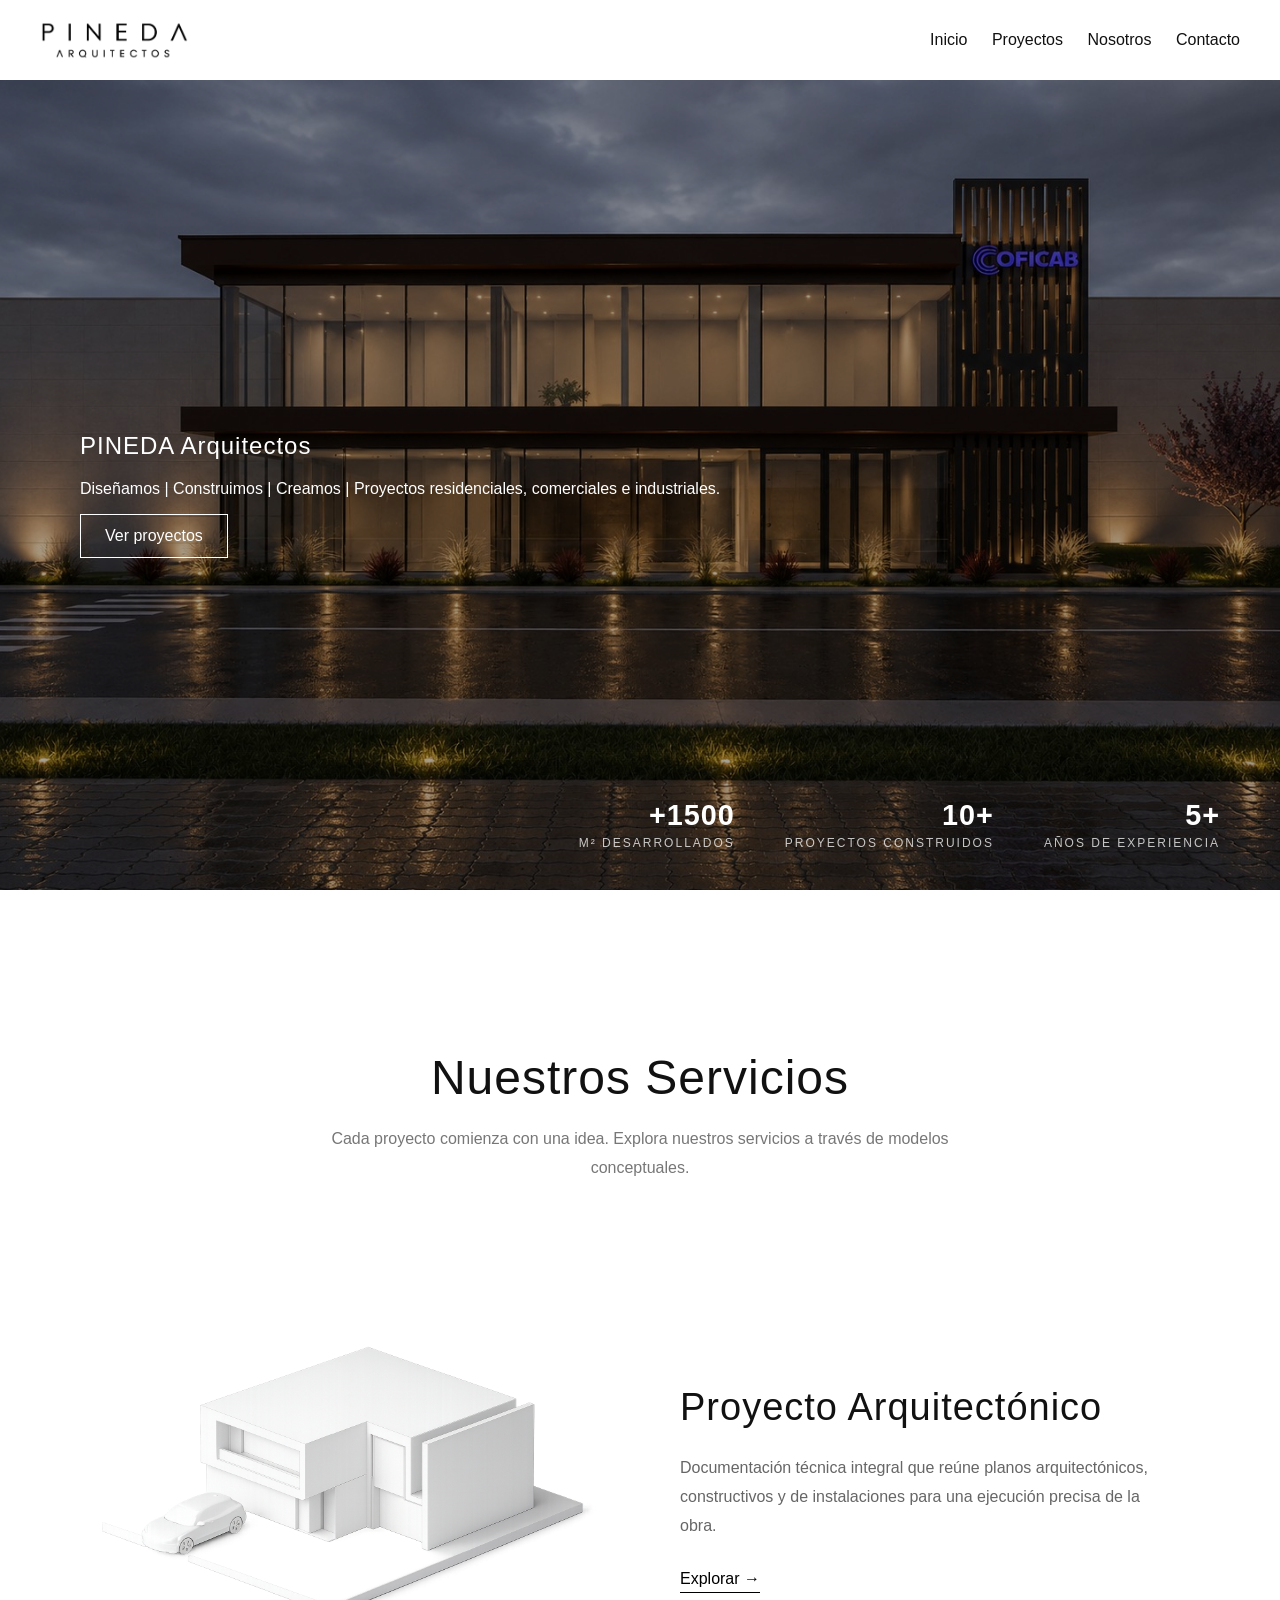
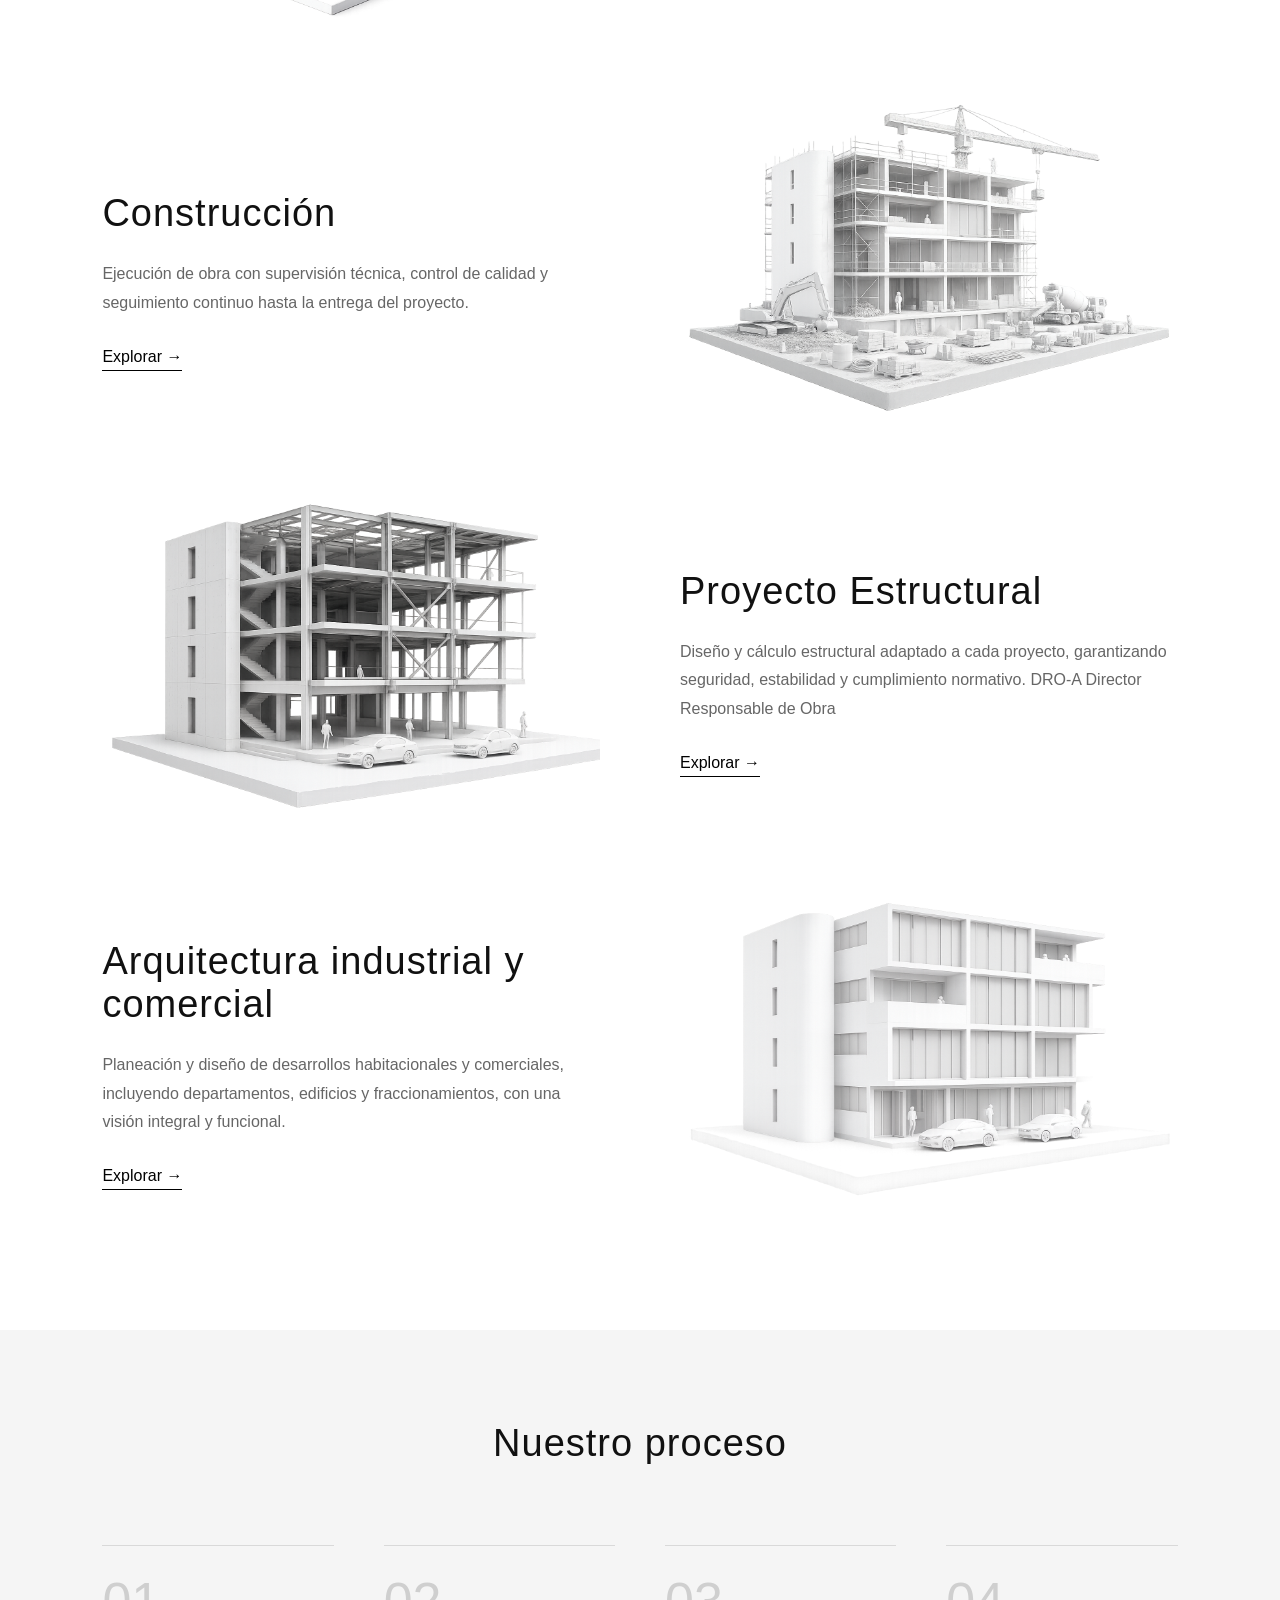
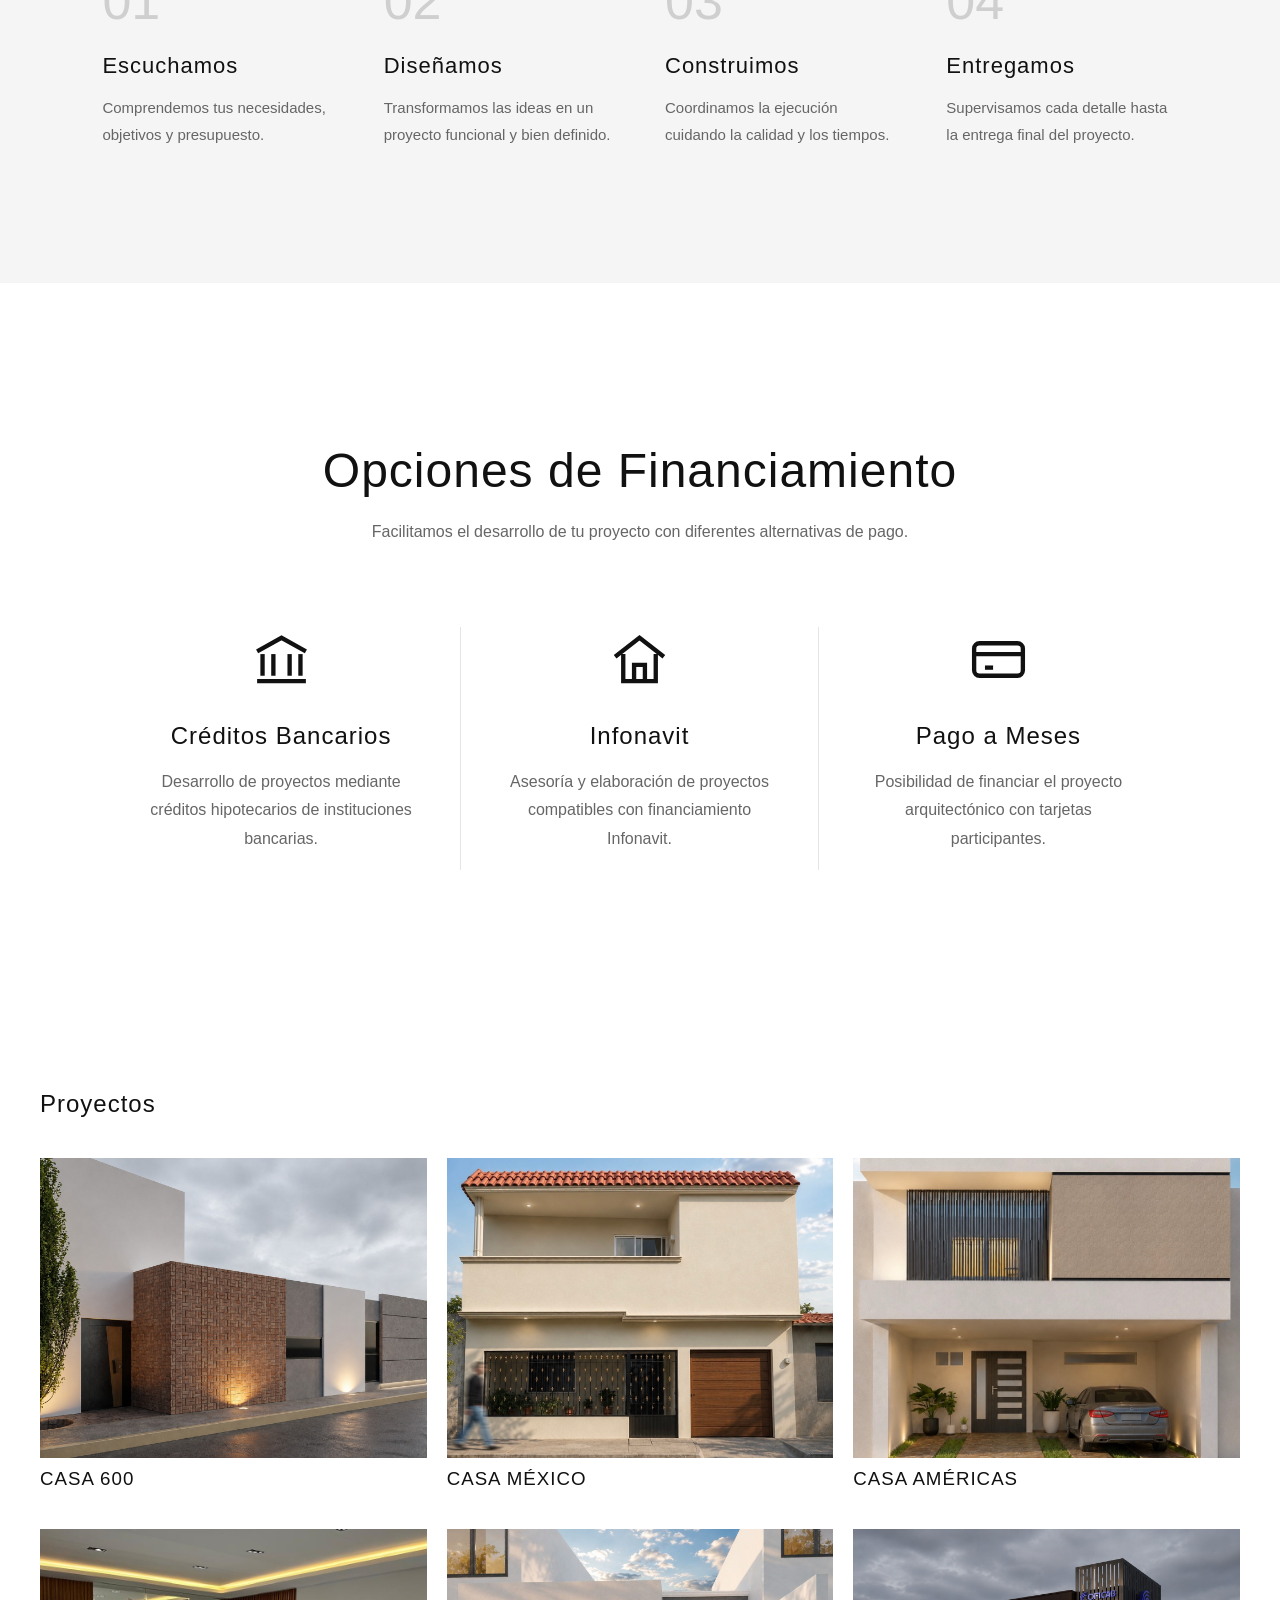
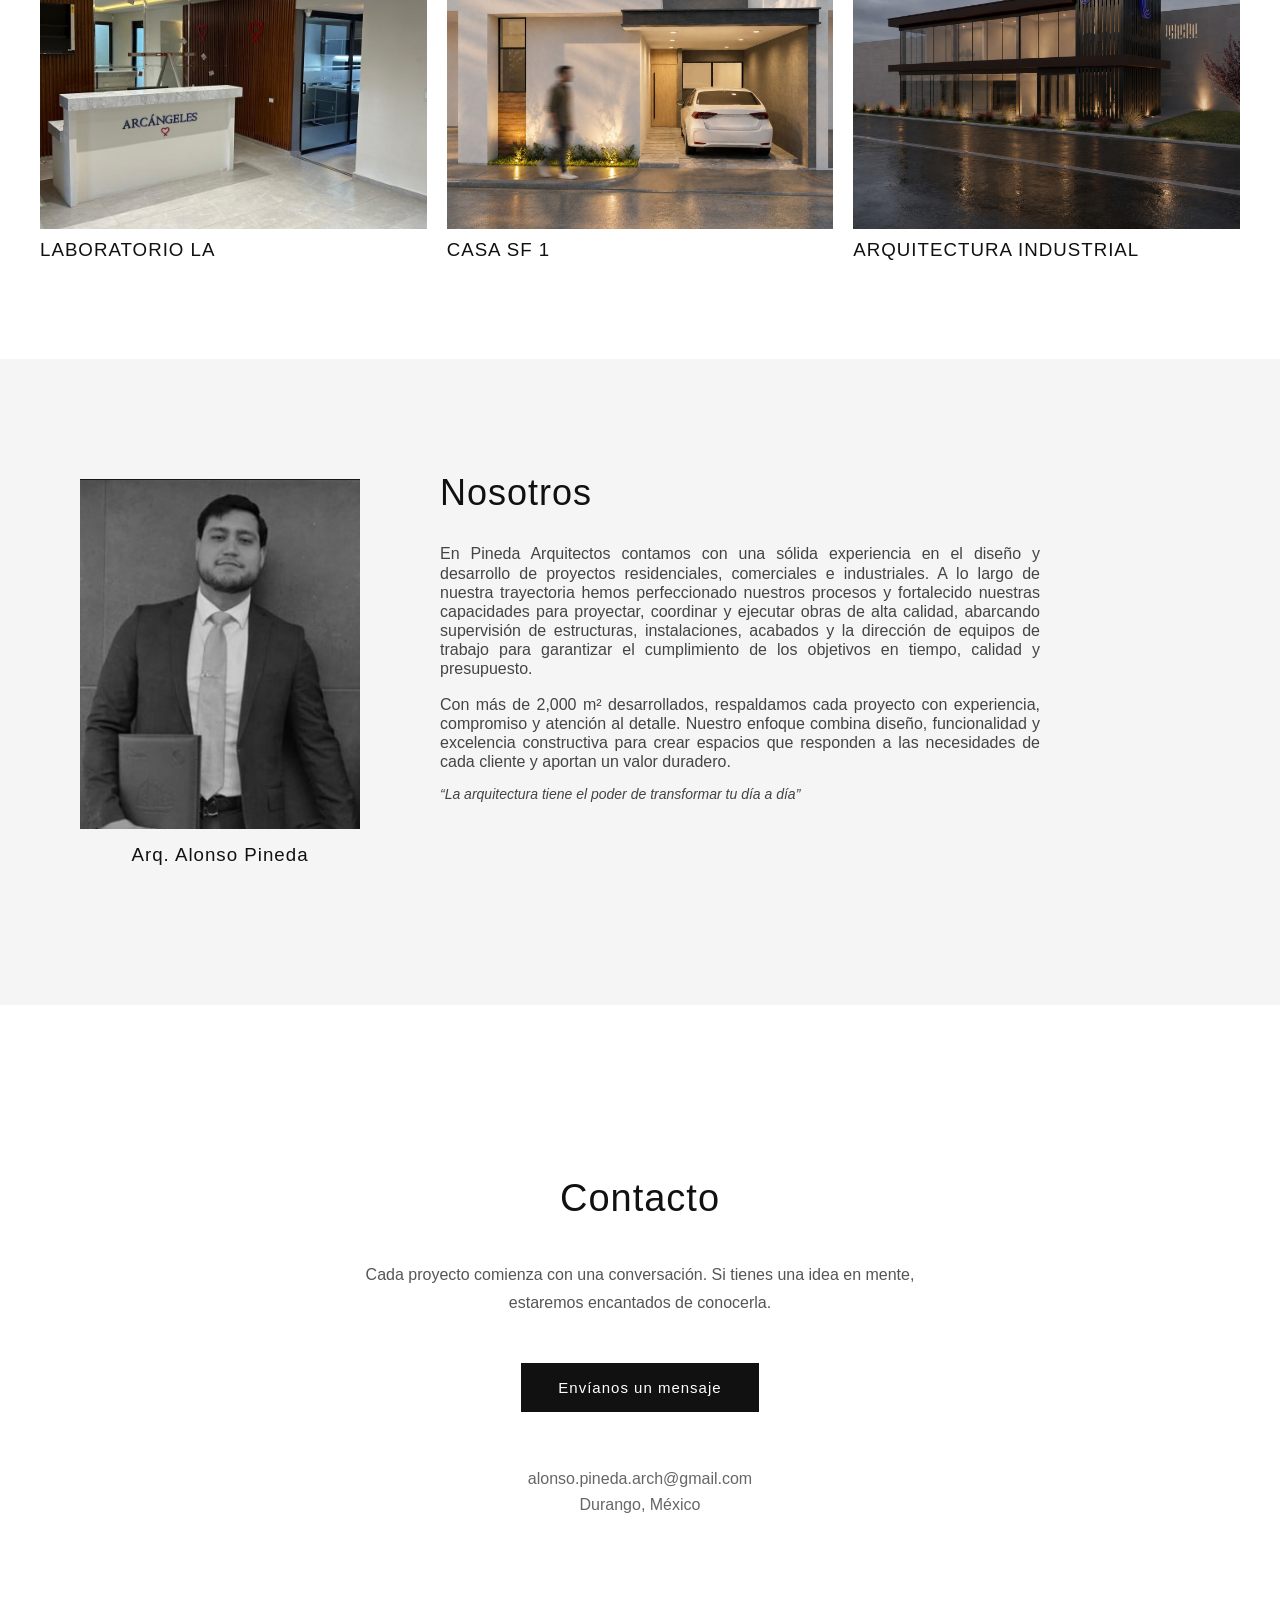
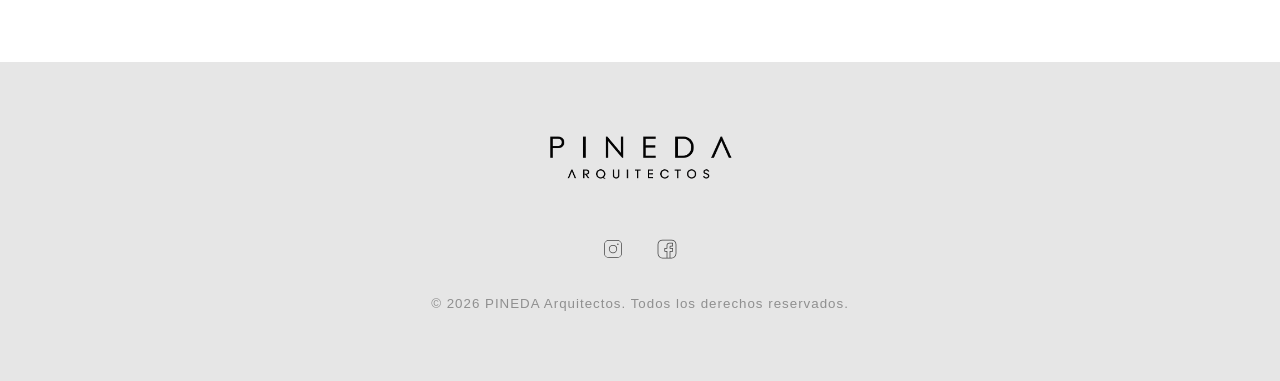
==== index.html @ 88d6d1f6 "Actualización de página" ====
<!DOCTYPE html>
<html lang="es">
<head>
<meta charset="UTF-8">
<meta name="viewport" content="width=device-width, initial-scale=1.0">
<title>Pineda Arquitectos</title>
<link rel="stylesheet" href="styles.css">
<link rel="icon" href="assets/logo/logo2.png" type="image/png">
<link rel="icon" href="assets/logo/logo2.png" type="image/png">
<meta property="og:image" content="assets/images/preview.jpg">
<meta property="og:title" content="Pineda Arquitectos">
<meta property="og:description" content="Arquitectura contemporánea con identidad y precisión.">
</head>


<body>

<header>
<img src="assets/logo/logo.png" alt="Logo" class="logo">
<nav>
<a href="#inicio">Inicio</a>
<a href="#proyectos">Proyectos</a>
<a href="#nosotros">Nosotros</a>
<a href="#contacto">Contacto</a>
</nav>
</header>

<section class="hero anim-section">

    <div class="hero-slider">

        <div class="hero-slide active"
             style="background-image:url('assets/images/edificio2.jpg')"></div>

        <div class="hero-slide"
             style="background-image:url('assets/images/proyecto1.jpg')"></div>

        <div class="hero-slide"
             style="background-image:url('assets/images/edificio1.jpg')"></div>

        <div class="hero-slide"
             style="background-image:url('assets/images/planos-desarrollo.png')"></div>
    </div>

    <div class="hero-overlay"></div>

    <div class="hero-content">
        <h1>PINEDA Arquitectos</h1>
        <p>Diseñamos | Construimos | Creamos | Proyectos residenciales, comerciales e industriales. </p>
        <a href="#proyectos" class="btn-hero">Ver proyectos</a>
    </div>

    <div class="hero-stats">
    <div class="stat">
        <span>+1500</span>
        <small>m² desarrollados</small>
    </div>

    <div class="stat">
        <span>10+</span>
        <small>Proyectos construidos</small>
    </div>

    <div class="stat">
        <span>5+</span>
        <small>Años de experiencia</small>
    </div>
</div>

</section>

<!-- ================= SERVICIOS ================= -->

<section id="servicios" class="servicios anim-section">
  

    <div class="servicios-titulo">

        <h2>Nuestros Servicios</h2>

        <p>
            Cada proyecto comienza con una idea. Explora nuestros servicios a
            través de modelos conceptuales.
        </p>

    </div>

    <!-- SERVICIO 1 -->

    <div class="servicio reveal">

        <div class="servicio-imagen">
            <img src="assets/images/proyecto-ejecutivo.png" alt="Proyecto Arquitectónico">
        


        </div>

        <div class="servicio-info">

            <h3>Proyecto Arquitectónico</h3>

            <p>
                Documentación técnica integral que reúne planos 
                arquitectónicos, constructivos y de instalaciones 
                para una ejecución precisa de la obra.
            </p>

            <a href="servicios/proyecto-arquitectonico.html">Explorar →</a>

        </div>

    </div>

    <!-- SERVICIO 2 -->

    <div class="servicio reverse reveal">

        <div class="servicio-imagen">

            <img src="assets/images/construccion.png" alt="Construcción">

        </div>

        <div class="servicio-info">

            <h3>Construcción</h3>

            <p>
                Ejecución de obra con supervisión técnica, 
                control de calidad y seguimiento continuo hasta 
                la entrega del proyecto.
            </p>

            <a href="servicios/construccion.html">Explorar →</a>

        </div>

    </div>

    <!-- SERVICIO 3 -->

    <div class="servicio reveal">

        <div class="servicio-imagen">

            <img src="assets/images/proyecto-estructural.png" alt="Remodelaciones">

        </div>

        <div class="servicio-info">

            <h3>Proyecto Estructural</h3>

            <p>
                Diseño y cálculo estructural adaptado a cada proyecto, 
                garantizando seguridad, estabilidad y cumplimiento 
                normativo.
                DRO-A Director Responsable de Obra
            </p>

            <a href="servicios/proyecto-estructural.html">Explorar →</a>

        </div>

    </div>

    <!-- SERVICIO 4 -->

    <div class="servicio reverse reveal">

        <div class="servicio-imagen">

            <img src="assets/images/desarrollo.png" alt="Desarrollo">

        </div>

        <div class="servicio-info">

            <h3>Arquitectura industrial y comercial</h3>

            <p>
                Planeación y diseño de desarrollos habitacionales y 
                comerciales, incluyendo departamentos, edificios y 
                fraccionamientos, con una visión integral y funcional.
            </p>

            <a href="servicios/desarrollo.html">Explorar →</a>

        </div>

    </div>

</section>


<section id="proceso" class="proceso anim-section">

<h2>Nuestro proceso</h2>

<div class="proceso-grid">

<div class="paso">
<span>01</span>
<h3>Escuchamos</h3>
<p>Comprendemos tus necesidades, objetivos y presupuesto.</p>
</div>

<div class="paso">
<span>02</span>
<h3>Diseñamos</h3>
<p>Transformamos las ideas en un proyecto funcional y bien definido.</p>
</div>

<div class="paso">
<span>03</span>
<h3>Construimos</h3>
<p>Coordinamos la ejecución cuidando la calidad y los tiempos.</p>
</div>

<div class="paso">
<span>04</span>
<h3>Entregamos</h3>
<p>Supervisamos cada detalle hasta la entrega final del proyecto.</p>
</div>

</div>

</section>

<!--==================================
        OPCIONES DE FINANCIAMIENTO
===================================-->

<section id="financiamiento" class="financiamiento anim-section">

    <div class="financiamiento-header">

        <h2>Opciones de Financiamiento</h2>

        <p>
            Facilitamos el desarrollo de tu proyecto con diferentes alternativas de pago.
        </p>

    </div>

    <div class="financiamiento-grid">

        <!-- Banco -->

        <div class="financiamiento-item">

            <div class="icono">

                <svg viewBox="0 0 24 24" fill="none" stroke="currentColor" stroke-width="1.6">

                    <path d="M3 9L12 4L21 9"/>
                    <path d="M5 10V18"/>
                    <path d="M9 10V18"/>
                    <path d="M15 10V18"/>
                    <path d="M19 10V18"/>
                    <path d="M3 20H21"/>

                </svg>

            </div>

            <h3>Créditos Bancarios</h3>

            <p>
                Desarrollo de proyectos mediante créditos hipotecarios de instituciones bancarias.
            </p>

        </div>

        <!-- Infonavit -->

        <div class="financiamiento-item">

            <div class="icono">

                <svg viewBox="0 0 24 24" fill="none" stroke="currentColor" stroke-width="1.6">

                    <path d="M3 11L12 4L21 11"/>
                    <path d="M6 10V20H18V10"/>
                    <path d="M10 20V14H14V20"/>

                </svg>

            </div>

            <h3>Infonavit</h3>

            <p>
                Asesoría y elaboración de proyectos compatibles con financiamiento Infonavit.
            </p>

        </div>

        <!-- Tarjetas -->

        <div class="financiamiento-item">

            <div class="icono">

                <svg viewBox="0 0 24 24" fill="none" stroke="currentColor" stroke-width="1.6">

                    <rect x="3" y="6" width="18" height="12" rx="2"/>
                    <path d="M3 10H21"/>
                    <path d="M7 15H10"/>

                </svg>

            </div>

            <h3>Pago a Meses</h3>

            <p>
                Posibilidad de financiar el proyecto arquitectónico con tarjetas participantes.
            </p>

        </div>

    </div>

</section>

<section id="proyectos" class="proyectos anim-section">
<h2>Proyectos</h2>

<div class="grid-proyectos anim-section">

<div class="proyecto">
<a href="Proyectos/Casa 600.html">
<img src="assets/images/proyecto1.jpg">
<h3>CASA 600 </h3>
</a>
</div>

<div class="proyecto">
<a href="Proyectos/Casa Mexico.html">
<img src="assets/images/casamexico1.jpg">
<h3>CASA MÉXICO</h3>
</a>
</div>

<div class="proyecto">
<a href="Proyectos/Casa Americas.html">
<img src="assets/images/casaamericas1.jpg">
<h3>CASA AMÉRICAS
</h3>
</a>
</div>

<div class="proyecto">
<a href="Proyectos/Laboratorio LA.html">
<img src="assets/images/laboratorio4.jpg">
<h3>LABORATORIO LA</h3>
</a>
</div>

<div class="proyecto">
<a href="Proyectos/Casa SF1.html">
<img src="assets/images/casasf3.jpg">
<h3>CASA SF 1</h3>
</a>
</div>

<div class="proyecto">
<a href="Proyectos/Edificio C.html">
<img src="assets/images/edificio1.jpg">
<h3>ARQUITECTURA INDUSTRIAL</h3>
</a>
</div>

</div>
</section>



<section id="nosotros" class="nosotros anim-section">

<div class="perfil-arquitecto">

<img src="assets/images/arquitecto.jpg" alt="Arq. Alonso Pineda" class="img-arquitecto">

<h3>Arq. Alonso Pineda</h3>
</div>


<div class="nosotros-content">

<h2>Nosotros</h2>

<p>
En Pineda Arquitectos contamos con una sólida experiencia en el diseño y desarrollo de proyectos residenciales, comerciales e industriales. A lo largo de nuestra trayectoria hemos perfeccionado nuestros procesos y fortalecido nuestras capacidades para proyectar, coordinar y ejecutar obras de alta calidad, abarcando supervisión de estructuras, instalaciones, acabados y la dirección de equipos de trabajo para garantizar el cumplimiento de los objetivos en tiempo, calidad y presupuesto.
</p>

<p>
Con más de 2,000 m² desarrollados, respaldamos cada proyecto con experiencia, compromiso y atención al detalle. Nuestro enfoque combina diseño, funcionalidad y excelencia constructiva para crear espacios que responden a las necesidades de cada cliente y aportan un valor duradero.
</p>


<p class="frase-arquitecto">
“La arquitectura tiene el poder de transformar tu día a día”
</p>

</div>

</section>

<section id="contacto" class="contacto anim-section">

<div class="contacto-contenido">

<h2>Contacto</h2>

<p class="contacto-texto">
Cada proyecto comienza con una conversación.
Si tienes una idea en mente, estaremos encantados de conocerla.
</p>

<a class="whatsapp-btn"
href="https://wa.me/526182062588?text=Hola,%20me%20interesa%20recibir%20información%20sobre%20un%20proyecto%20arquitectónico."
target="_blank">

<span>Envíanos un mensaje</span>

</a>

<div class="contacto-info">

<p>alonso.pineda.arch@gmail.com</p>

<p>Durango, México</p>

</div>

</div>

</section>

<script>
document.addEventListener("DOMContentLoaded", () => {

const sections = document.querySelectorAll(".anim-section");

const observer = new IntersectionObserver((entries) => {
entries.forEach(entry => {
if (entry.isIntersecting) {
entry.target.classList.add("visible");
}
});
}, {
threshold: 0.15
});

sections.forEach(sec => observer.observe(sec));

});
</script>

<footer>

<img src="assets/logo/logo.png" class="footer-logo" alt="Pineda Arquitectos">


<div class="footer-redes">

<a href="https://www.instagram.com/pineda.arquitectos/" target="_blank">
<img src="assets/images/instagram.svg" alt="Instagram">
</a>

<a href="https://www.facebook.com/pinedaarquitectos" target="_blank">
<img src="assets/images/facebook.svg" alt="Facebook">
</a>

</div>

<small>© 2026 PINEDA Arquitectos. Todos los derechos reservados.</small>

</footer>

<script>
document.addEventListener("DOMContentLoaded", () => {

  document.querySelectorAll('.proyecto a').forEach(link => {
    link.addEventListener('click', function (e) {
      e.preventDefault();

      const url = this.href;

      document.body.classList.add('fade-out');

      setTimeout(() => {
        window.location.href = url;
      }, 500);
    });
  });

});
</script>

<script>
window.addEventListener("pageshow", function (event) {
  document.body.classList.remove("fade-out");
});
</script>

<script>

const heroSlides = document.querySelectorAll(".hero-slide");

let heroIndex = 0;

setInterval(()=>{

heroSlides[heroIndex].classList.remove("active");

heroIndex++;

if(heroIndex >= heroSlides.length){
heroIndex = 0;
}

heroSlides[heroIndex].classList.add("active");

},7000);

</script>

<script>

const servicios = document.querySelectorAll(".reveal");

const observer = new IntersectionObserver((entries)=>{

    entries.forEach(entry=>{

        if(entry.isIntersecting){

            entry.target.classList.add("active");

        }

    });

},{
    threshold:0.25
});

servicios.forEach(servicio=>{

    observer.observe(servicio);

});

</script>

</body>
</html>
---- styles.css ----
body {
margin: 0;
font-family: "Century Gothic", CenturyGothic, AppleGothic, sans-serif;
background: #f5f5f5;
color: #111;
}

header {
display: flex;
justify-content: space-between;
align-items: center;
padding: 20px 40px;
background: white;
}

.logo {
height: 40px;
}

nav a {
margin-left: 20px;
text-decoration: none;
color: #111;
}

.hero {
height: 90vh;
display: flex;
align-items: center;
padding: 0 80px;
position: relative;
overflow: hidden;
}

.hero-slider{
position:absolute;
inset:0;
}

.hero-slide{
position:absolute;
inset:0;

background-size:cover;
background-position:center;
background-repeat:no-repeat;

opacity:0;
transition:opacity 2s ease;
}

.hero-slide.active{
opacity:1;
}

.hero::before {
content: "";
position: absolute;
inset: 0;
background: rgba(0,0,0,0.35);
z-index:1;
}

.hero-content {
position: relative;
z-index: 2;
color: #fff;
}

.btn-hero {
color: #fff;
text-decoration: none;
border: 1px solid #fff;
padding: 12px 24px;
display: inline-block;
transition: 0.3s;
}

.btn-hero:visited {
color: #fff;
}

.btn-hero:hover {
background: #fff;
color: #111;
}

h1, h2, h3 {
letter-spacing: 1px;
font-weight: 400;
}
.proyectos {
padding: 80px 40px;
background: #fff;
}

.proyectos h2 {
margin-bottom: 40px;
}

.grid-proyectos {
display: grid;
grid-template-columns: repeat(3, 1fr);
gap: 20px;
}

.proyecto img {
  width: 100%;
  height: 300px;
  object-fit: cover;
  display: block;
}

.proyecto a {
  display: block;
  text-decoration: none;
  color: inherit;
  transition: transform 0.5s cubic-bezier(0.2, 0.8, 0.2, 1);
}

.proyecto a:hover {
  transform: scale(1.04);
}

.proyecto a:active {
  transform: scale(0.95);
}


.proyecto h3 {
margin-top: 10px;
font-weight: 400;
}

.nosotros {
padding: 120px 80px;
display: flex;
gap: 80px;
align-items: center;
background: #f5f5f5;
}

/* Imagen del arquitecto */
.img-arquitecto {
width: 280px;
height: 350px;
object-fit: cover;
filter: grayscale(100%);
}

/* Nombre debajo */
.perfil-arquitecto h3 {
margin-top: 15px;
font-weight: 80px;
letter-spacing: 1px;
text-align: center;
}

/* Texto */
.nosotros-content {
max-width: 600px;
text-align: justify;
  transform: translateY(-53px); /* 👈 lo sube un poco */
}


.nosotros h2 {
font-size: 36px;
margin-bottom: 30px;
font-weight: 400;
letter-spacing: 1px;
text-justify: distribute-all-lines;

}

.nosotros p {
line-height: 1.2;
color: #444;
margin-bottom: 12px;
text-align: justify;
hyphens: auto;
}

.frase-arquitecto {
margin-top: 15px;
font-size: 14px;
color: #666;
font-style: italic;
text-align: center;
max-width: 500px;
}


.proyecto a {
text-decoration: none;
color: inherit;
}

.proyecto-detalle {
padding: 80px;
max-width: 900px;
margin: auto;
}

.proyecto-detalle h1 {
font-weight: 400;
margin-bottom: 10px;
}

.proyecto-detalle p {
color: #555;
margin-bottom: 40px;
line-height: 1.6;
}

.proyecto-detalle img {
width: 100%;
margin-bottom: 20px;
display: block;
}

.slider {
position: relative;
width: 100%;
height: 500px;
overflow: hidden;
}

.slide {
position: absolute;
top: 0;
left: 0;

width: 100%;
height: 100%;
object-fit: cover;

opacity: 0;
transition: opacity 0.8s ease;
}

.slide.active {
opacity: 1;
}


.slider {
position: relative;
width: 100%;
height: 500px;
overflow: hidden;
}

.slide {
position: absolute;
width: 100%;
height: 100%;
object-fit: cover;
opacity: 0;
transition: opacity 0.6s ease;
}

.slide.active {
opacity: 1;
}

/* BOTONES */
.prev, .next {
position: absolute;
top: 50%;
transform: translateY(-50%);
background: rgba(0,0,0,0.3);
color: white;
border: none;
font-size: 30px;
padding: 10px 15px;
cursor: pointer;
z-index: 10;
}

.prev { left: 10px; }
.next { right: 10px; }

.prev:hover, .next:hover {
background: rgba(0,0,0,0.6);
}

.slider {
position: relative;
width: 100%;
height: 500px;
overflow: hidden;
}

.slides-wrapper {
width: 100%;
height: 100%;
position: relative;
}

.slide {
position: absolute;
width: 100%;
height: 100%;
object-fit: cover;
opacity: 0;
transition: opacity 0.6s ease;
}

.slide.active {
opacity: 1;
}

/* FLECHAS */
.prev, .next {
position: absolute;
top: 50%;
transform: translateY(-50%);
z-index: 10;
background: rgba(0,0,0,0.3);
color: white;
border: none;
font-size: 28px;
padding: 10px 14px;
cursor: pointer;
}

.prev { left: 10px; }
.next { right: 10px; }

/* DOTS */
.dots {
position: absolute;
bottom: 15px;
width: 100%;
display: flex;
justify-content: center;
gap: 8px;
z-index: 10;
}

.dot {
width: 8px;
height: 8px;
border-radius: 50%;
background: rgba(255,255,255,0.4);
cursor: pointer;
}

.dot.active {
background: white;
}


.contacto h2 {
font-weight: 400;
margin-bottom: 20px;
}

.contacto-texto {
max-width: 600px;
color: #555;
line-height: 1.6;
margin-bottom: 60px;
}

.contacto-grid {
display: grid;
grid-template-columns: 1fr 1fr;
gap: 60px;
}

/* INFO */
.contacto-info p {
margin-bottom: 15px;
color: #333;
}

/* FORM */
.contacto-form {
display: flex;
flex-direction: column;
gap: 15px;
}

.contacto-form input,
.contacto-form textarea {
padding: 12px;
border: 1px solid #ccc;
font-family: inherit;
}

.contacto-form textarea {
min-height: 120px;
resize: none;
}

.contacto-form button {
padding: 12px;
border: 1px solid #111;
background: transparent;
cursor: pointer;
transition: 0.3s;
}

.contacto-form button:hover {
background: #111;
color: #fff;
}

.anim-section {
opacity: 0;
transform: translateY(40px);
transition: opacity 1s cubic-bezier(0.2, 0.8, 0.2, 1), transform 1s cubic-bezier(0.2, 0.8, 0.2, 1);
will-change: opacity, transform;

}

.anim-section.visible {
opacity: 1;
transform: translateY(0);
}

.contacto{
padding:140px 80px;
background:#ffffff;
text-align:center;
}

.contacto-contenido{
max-width:700px;
margin:auto;
display:flex;
flex-direction: column;
align-items: center;
}

.contacto h2{
font-size:38px;
font-weight:400;
margin-bottom:25px;
}

.contacto-texto{
max-width: 55opx;
text-align: center;
color:#555;
line-height:1.8;
margin-bottom:45px;

}

.whatsapp-btn{

display:inline-flex;
align-items:center;
justify-content:center;

padding:15px 36px;

border:1px solid #111;

background:#111;

color:#fff;

text-decoration:none;

font-size:15px;

letter-spacing:1px;

transition:.35s;
}

.whatsapp-btn:hover{

background:transparent;

color:#111;

}

.contacto-info{

margin-top:50px;

}

.contacto-info p{

margin:8px 0;

color:#666;

}

footer{
background:#e6e6e6;
color:#fff;
padding:70px 20px;
text-align:center;
display: flex;
flex-direction: column;
align-items: center;
justify-content: center;
}

.footer-logo{
height:50px;
margin-bottom:25px;
}

footer p{
color:#d0d0d0;
margin:15px 0;
line-height:1.6;
}

footer small{
display:block;
margin-top:35px;
color:#8f8f8f;
letter-spacing:1px;
}

.footer-redes{
display:flex;
justify-content:center;
gap:30px;
margin-top:30px;
}

.footer-redes img{
width:24px;
height:24px;
opacity:.7;
transition:.3s;
}

.footer-redes img:hover{
opacity:1;
transform:translateY(-2px);
}

/* ========================= */
/* CÓMO TRABAJAMOS */
/* ========================= */

.proceso{
padding:60px 8% 120px;
background:#f5f5f5;
}

.proceso h2{
text-align:center;
font-size:38px;
font-weight:400;
margin-bottom:80px;
letter-spacing:1px;
}

.proceso-grid{

display:grid;

grid-template-columns:repeat(4,1fr);

gap:50px;

}

.paso{

border-top:1px solid #d9d9d9;

padding-top:25px;

}

.paso span{

display:block;

font-size:52px;

color:#cfcfcf;

margin-bottom:20px;

font-weight:300;

}

.paso h3{

font-size:22px;

font-weight:400;

margin-bottom:15px;

}

.paso p{

color:#666;

line-height:1.8;

font-size:15px;

}

img {
max-width: 100%;
height: auto;
display: block;
}

@media (max-width: 768px) {

/* HEADER */
header {
flex-direction: column;
gap: 10px;
padding: 20px;
}

nav a {
margin-left: 10px;
font-size: 14px;
}

/* HERO */
.hero {
padding: 40px 20px;
height: 70vh;
}

/* PROYECTOS */
.grid-proyectos {
grid-template-columns: 1fr;
}

.proyectos {
padding: 60px 20px;
}

/* NOSOTROS */
.nosotros {
flex-direction: column;
padding: 60px 20px;
gap: 30px;
}

.img-arquitecto {
width: 100%;
height: auto;
}

/* PROCESO */
.proceso-grid {
grid-template-columns: 1fr;
gap: 30px;
}

/* CONTACTO */
.contacto-grid {
grid-template-columns: 1fr;
}

.contacto {
padding: 80px 20px;
}

/* SLIDER */
.slider {
height: 300px;
}

}

body {
  opacity: 1;
  transform: scale(1);
  transition: opacity 0.45s ease, transform 0.45s ease;
}

body.fade-out {
  opacity: 0;
  transform: scale(1.02);
}

.volver{
max-width:1100px;
margin:40px auto 0;
padding:0 40px;
}

.btn-volver{
display:inline-block;
text-decoration:none;
color:#111;
font-size:15px;
letter-spacing:1px;
transition:.3s;
}

.btn-volver:hover{
opacity:.6;
}

/*==========================
        SERVICIOS
==========================*/

.servicios{

    padding:120px 8%;
    background:#fff;

}

.servicios-titulo{

    text-align:center;
    margin-bottom:120px;

}

.servicios-titulo h2{

    font-size:48px;
    margin-bottom:20px;

}

.servicios-titulo p{

    color:#777;
    max-width:650px;
    margin:auto;
    line-height:1.8;

}

.servicio{

    display:flex;
    align-items:center;
    justify-content:space-between;

    gap:80px;

    margin-bottom:60px;

}

.servicio:last-child{
  margin-bottom: 001px;
  
}

.reverse{

    flex-direction:row-reverse;

}

.servicio-imagen{

    flex:1;

}

.servicio-imagen img{

    width:100%;
    max-width:550px;

    display:block;
    margin:auto;

    transition:.45s;

}

.servicio-imagen img:hover{

    transform:scale(1.04);

}

.servicio-info{

    flex:1;

}

.servicio-info h3{

    font-size:38px;
    margin-bottom:25px;

}

.servicio-info p{

    color:#666;
    line-height:1.8;

    margin-bottom:30px;

}

.servicio-info a{

    color:#000;
    text-decoration:none;

    border-bottom:1px solid #000;

    padding-bottom:5px;

    transition:.35s;

}

.servicio-info a:hover{

    letter-spacing:2px;

}

@media(max-width:900px){

.servicio,
.reverse{

    flex-direction:column;

}

.servicio-info{

    text-align:center;

}

.servicio-imagen img{

    max-width:90%;

}

.servicios-titulo h2{

    font-size:36px;

}

.servicio-info h3{

    font-size:30px;

}

}

/*====================================
        ANIMACIÓN SERVICIOS
====================================*/

.servicio.reveal .servicio-imagen{

    opacity:0;
    transform:translateX(-80px);

    transition:
        opacity 1s ease,
        transform 1s ease;

}

.servicio.reveal .servicio-info{

    opacity:0;
    transform:translateX(80px);

    transition:
        opacity 1s ease .2s,
        transform 1s ease .2s;

}

/* Cuando el servicio es reverse */

.servicio.reverse.reveal .servicio-imagen{

    transform:translateX(80px);

}

.servicio.reverse.reveal .servicio-info{

    transform:translateX(-80px);

}

/* Estado visible */

.servicio.reveal.active .servicio-imagen{

    opacity:1;
    transform:translateX(0);

}

.servicio.reveal.active .servicio-info{

    opacity:1;
    transform:translateX(0);

}

/*==================================
        FINANCIAMIENTO
===================================*/

.financiamiento{

    padding:120px 8%;
    background:#ffffff;

}

.financiamiento-header{

    text-align:center;
    margin-bottom:80px;

}

.financiamiento-header h2{

    font-size:48px;
    margin-bottom:20px;

}

.financiamiento-header p{

    max-width:650px;
    margin:auto;
    color:#666;
    line-height:1.8;

}

.financiamiento-grid{

    display:grid;
    grid-template-columns:repeat(3,1fr);

}

.financiamiento-item{

    text-align:center;

    padding:0 45px;

}

.financiamiento-item:not(:last-child){

    border-right:1px solid #e5e5e5;

}

.icono{

    width:65px;
    height:65px;

    margin:0 auto 30px;

    color:#111;

}

.icono svg{

    width:100%;
    height:100%;

    transition:.35s ease;

}

.financiamiento-item:hover .icono svg{

    transform:translateY(-4px);

}

.financiamiento-item h3{

    font-size:24px;

    margin-bottom:18px;

    font-weight:500;

}

.financiamiento-item p{

    color:#666;

    line-height:1.8;

}

@media (max-width:900px){

    .financiamiento-grid{

        grid-template-columns:1fr;

        gap:70px;

    }

    .financiamiento-item{

        border-right:none !important;

        padding:0;

    }

    .financiamiento-header h2{

        font-size:36px;

    }

}

.hero{
    position: relative;
}

.hero-stats{
    position: absolute;
    right: 60px;
    bottom: 40px;

    display: flex;
    gap: 50px;

    color: #fff;
    z-index: 10;
}

.stat{
    display: flex;
    flex-direction: column;
    align-items: flex-end;
}

.stat span{
    font-size: 1.8rem;
    font-weight: 600;
    line-height: 1;
    letter-spacing: 1px;
}

.stat small{
    margin-top: 6px;
    font-size: .75rem;
    font-weight: 300;
    text-transform: uppercase;
    letter-spacing: 2px;
    opacity: .75;
}
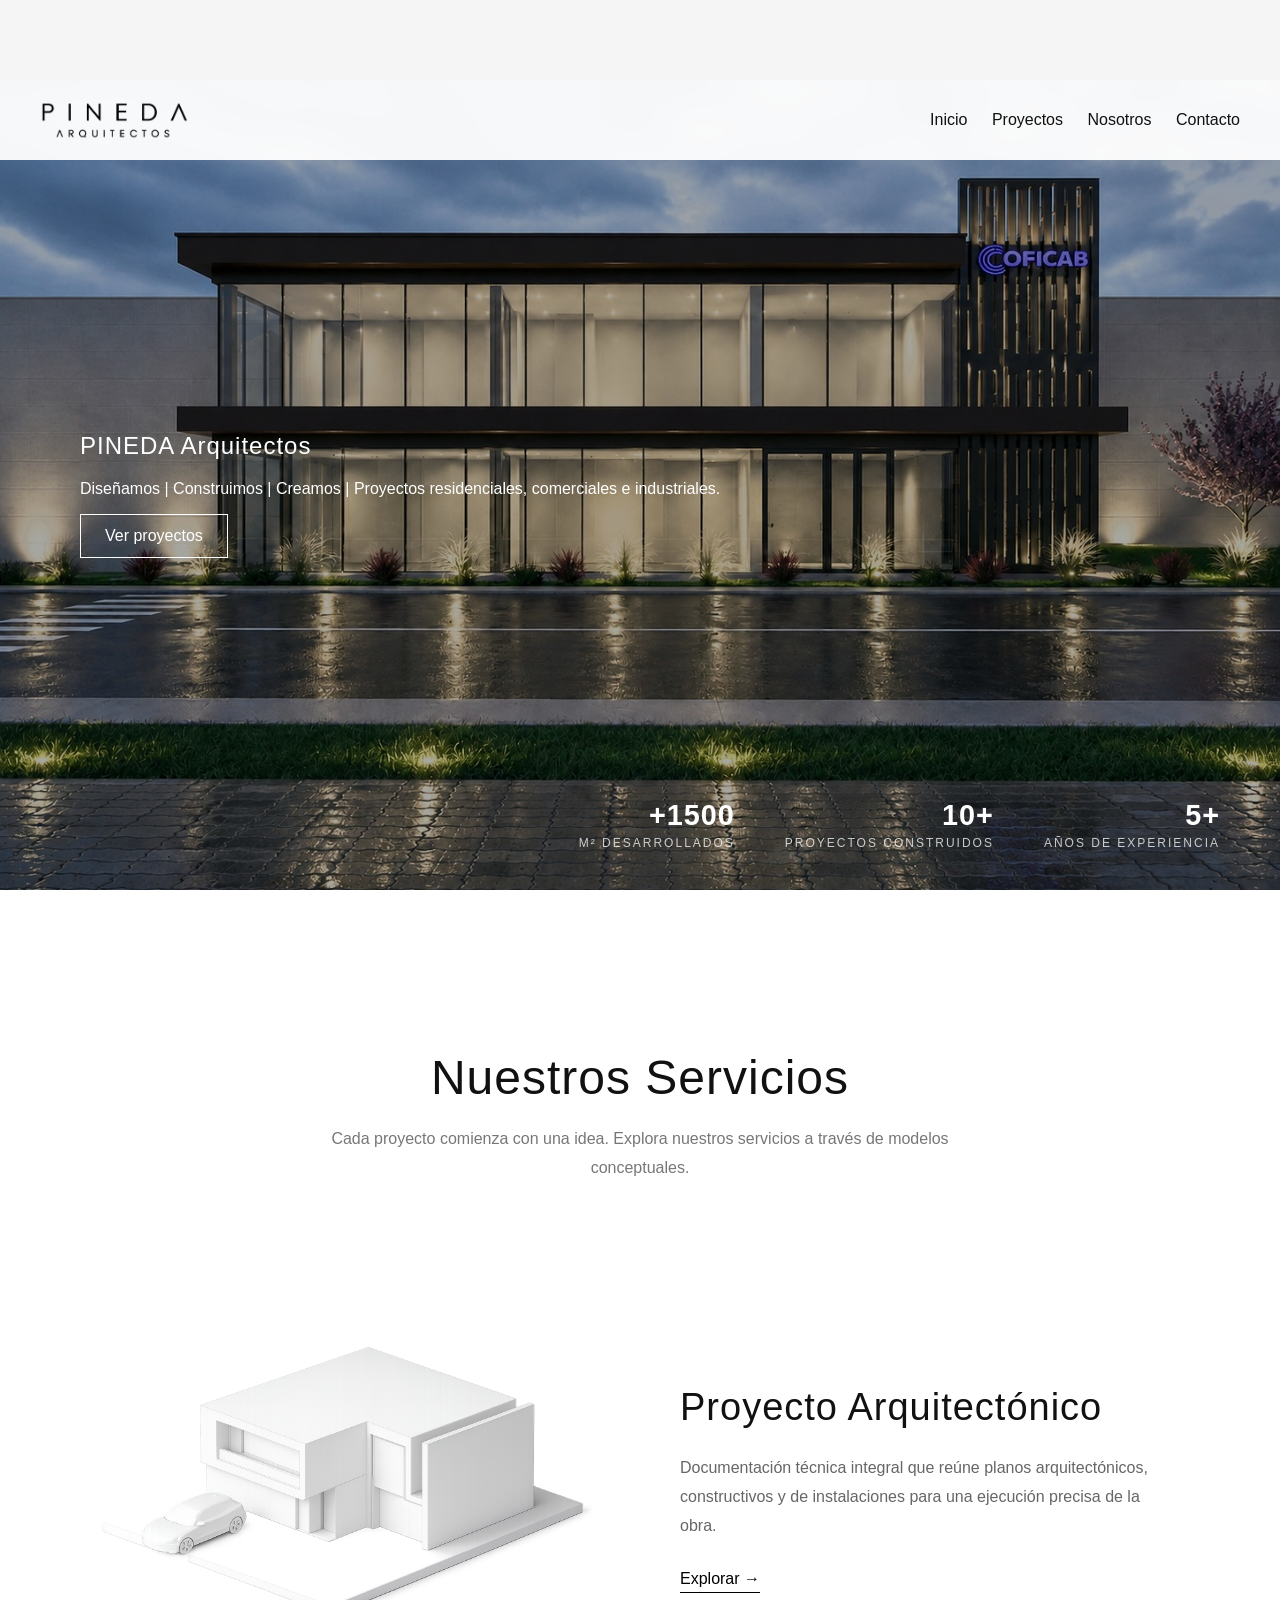
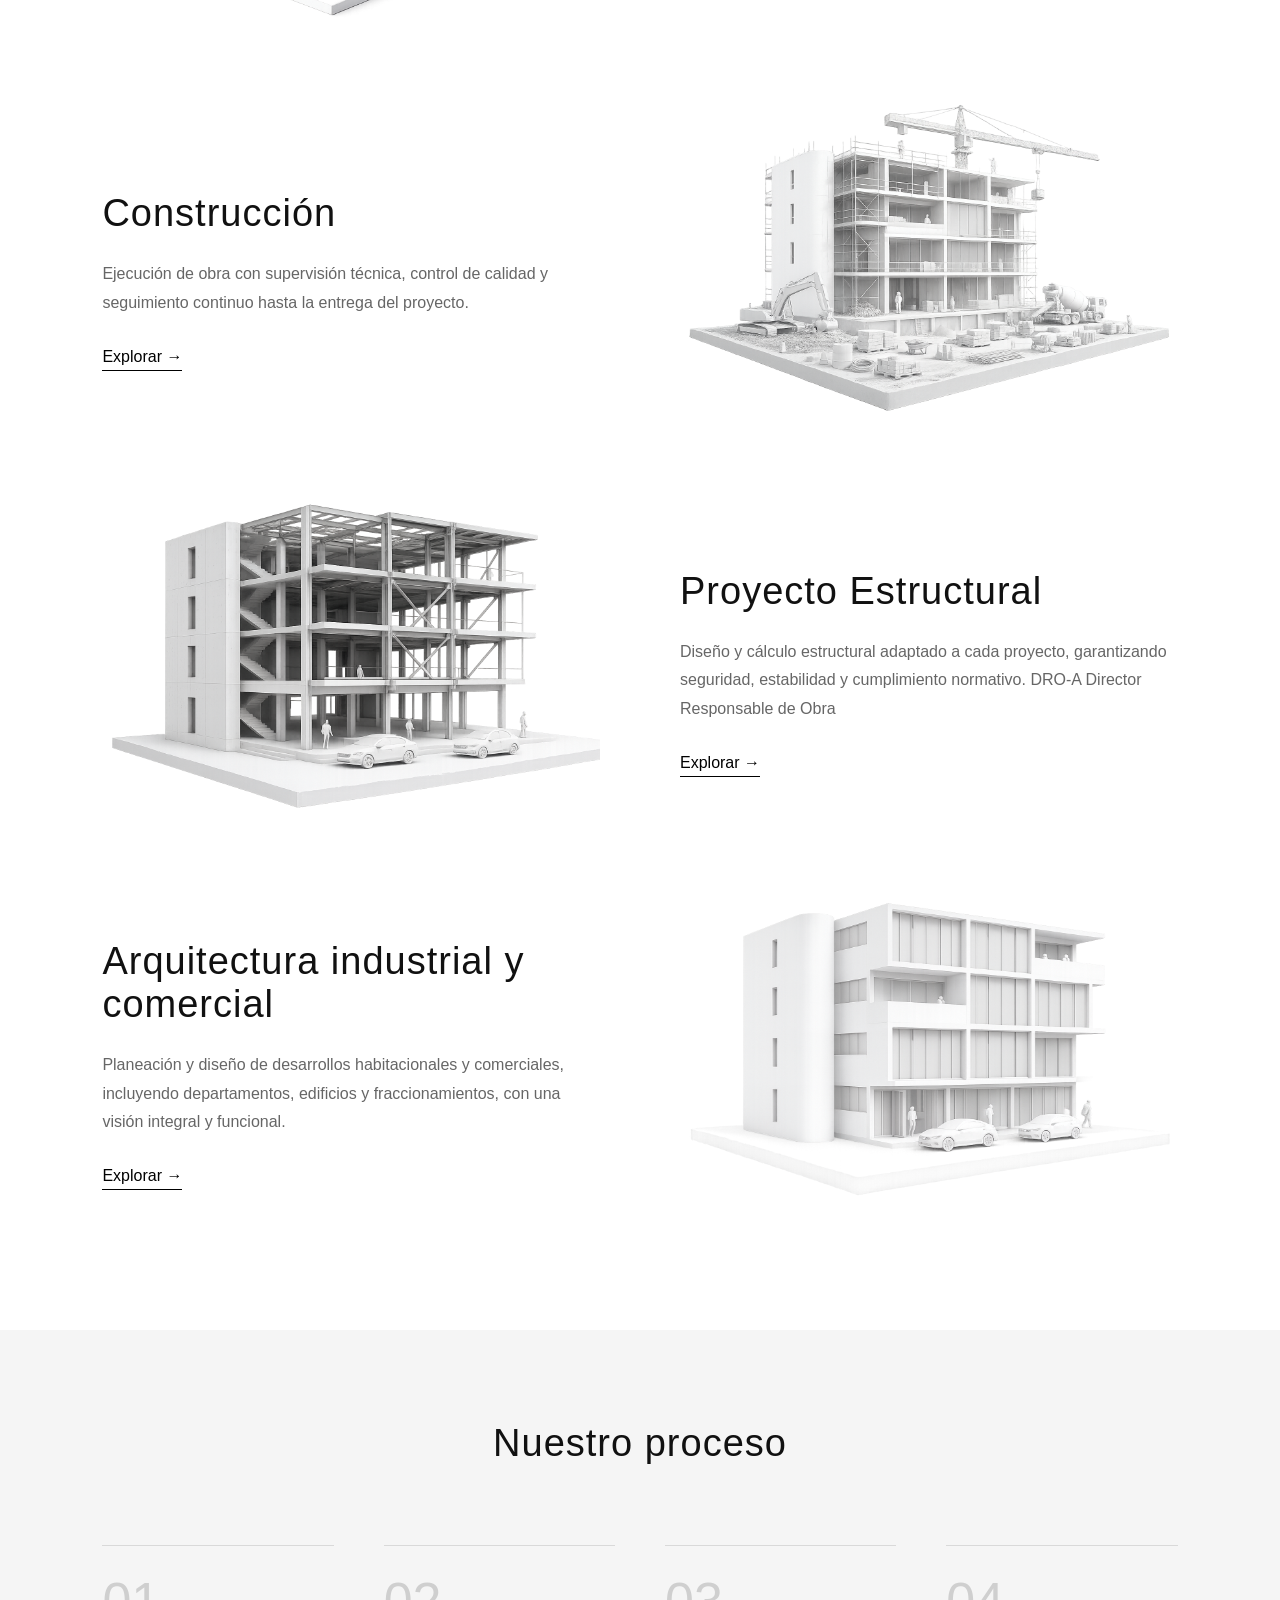
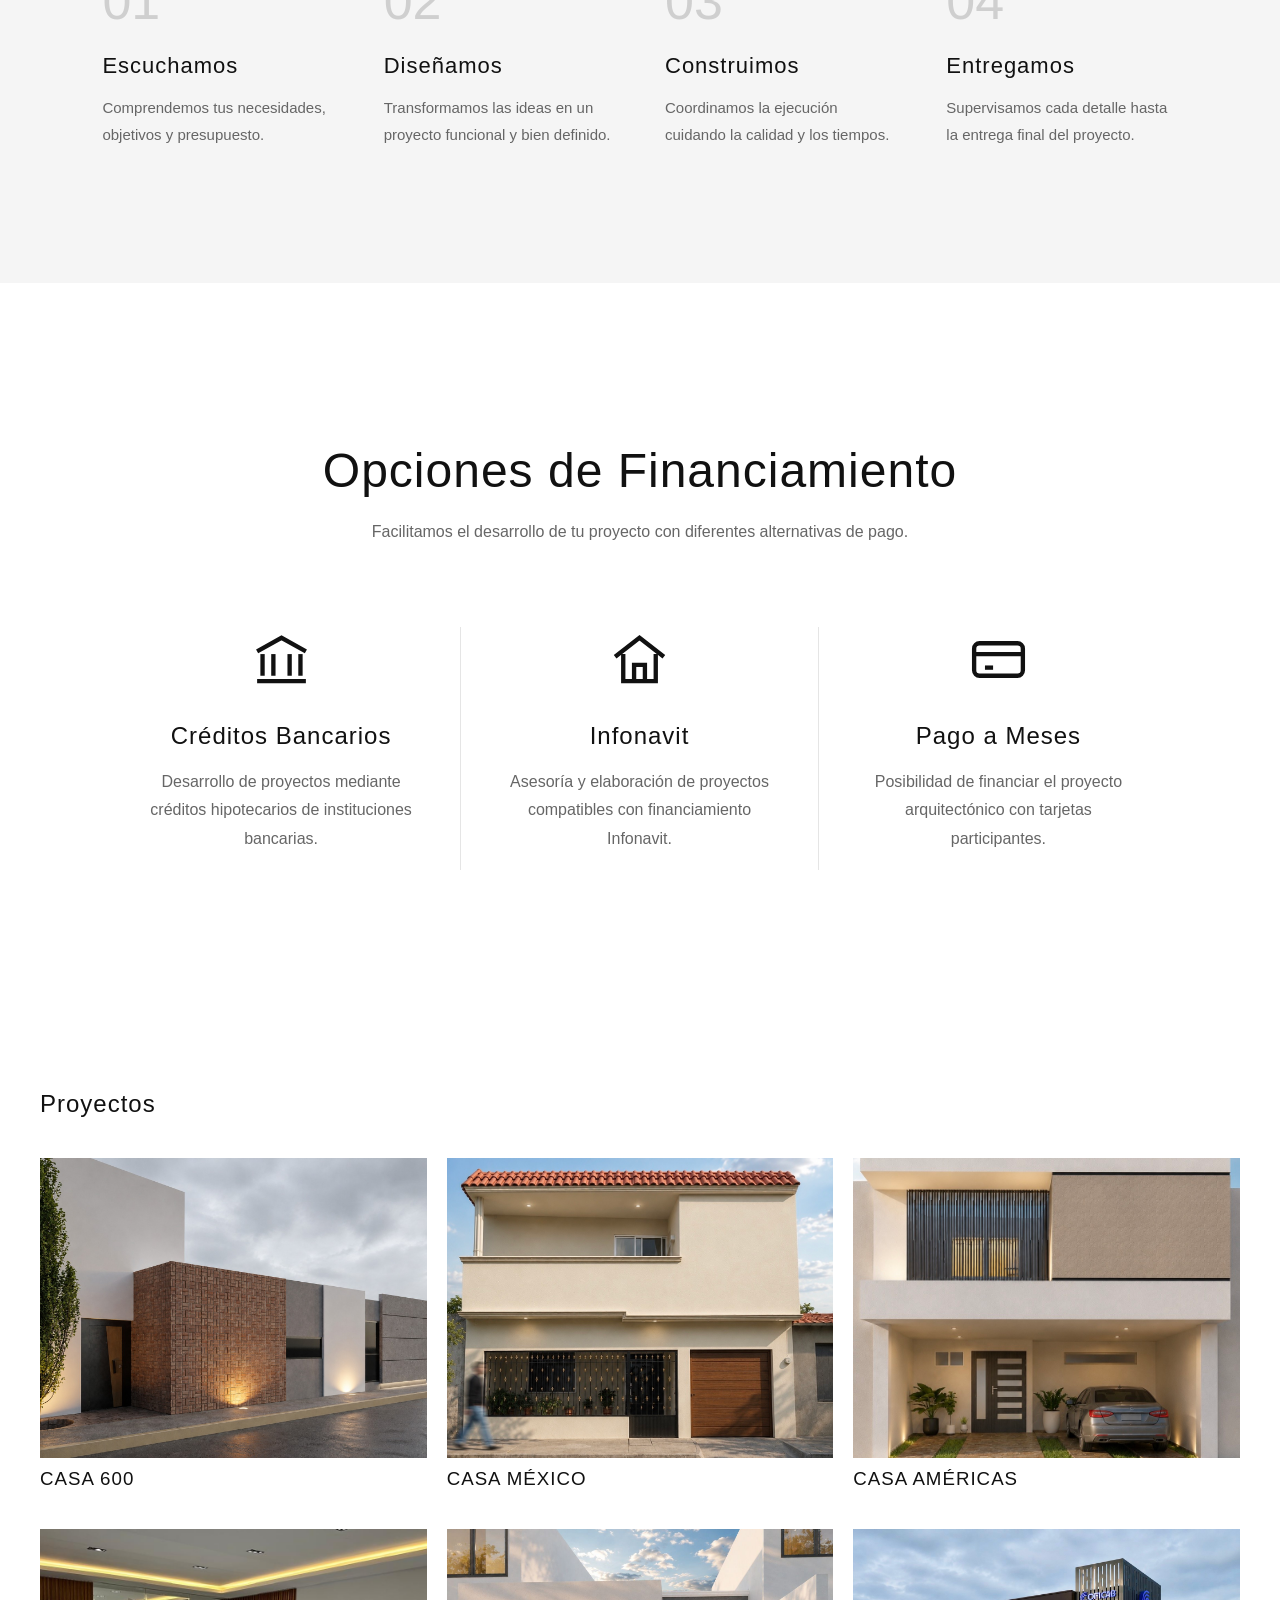
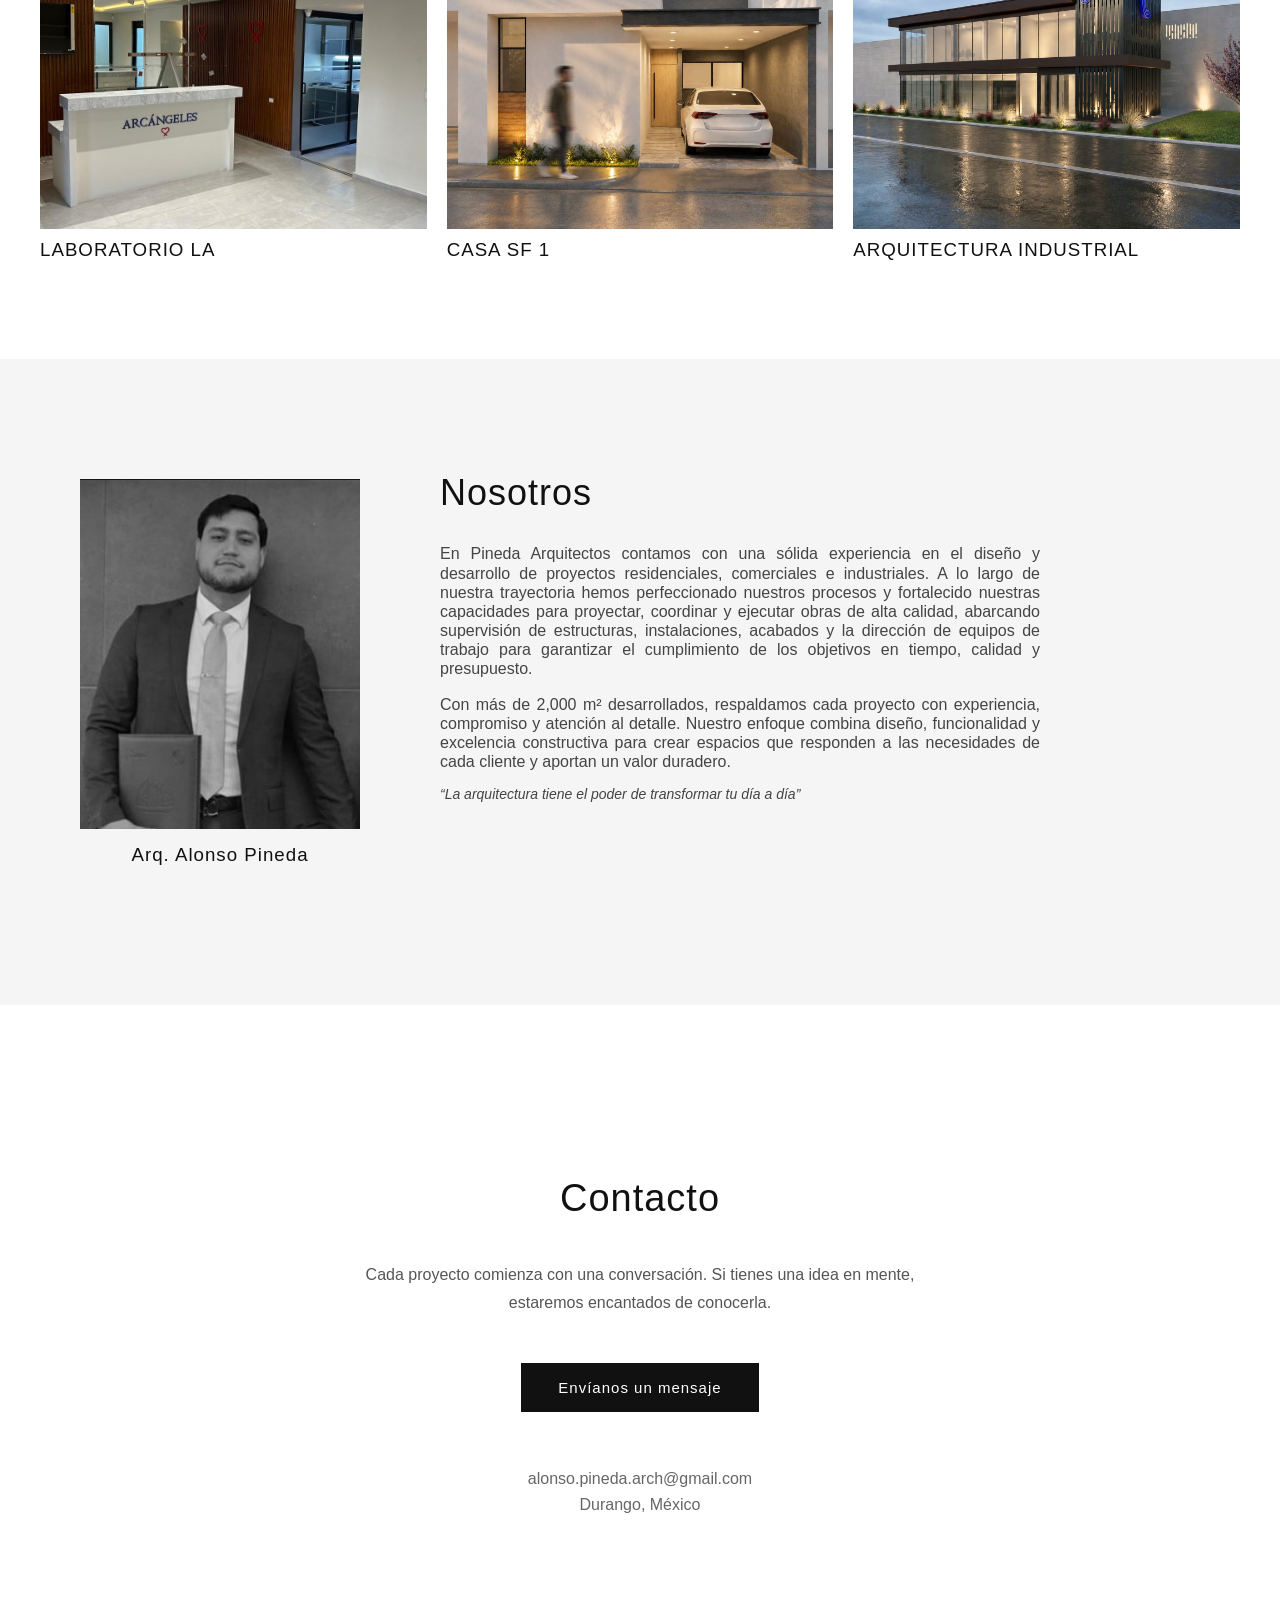
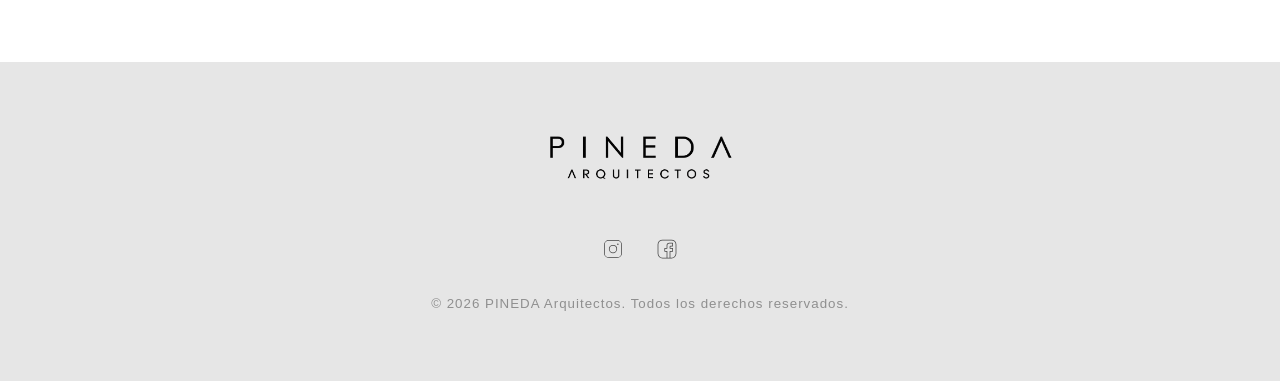
==== commit ba98be96: "actualizacion septiembre" ====
--- a/index.html
+++ b/index.html
@@ -557,6 +557,16 @@
 
 </script>
 
+<script>
+if ('scrollRestoration' in history) {
+    history.scrollRestoration = 'manual';
+}
+
+window.addEventListener('load', () => {
+    window.scrollTo(0, 0);
+});
+</script>
+
 </body>
 </html>
 
--- a/styles.css
+++ b/styles.css
@@ -5,12 +5,26 @@
 color: #111;
 }
 
-header {
-display: flex;
-justify-content: space-between;
-align-items: center;
-padding: 20px 40px;
-background: white;
+header{
+    position: fixed;
+    top: 0;
+    left: 0;
+    width: 100%;
+
+    display: flex;
+    justify-content: space-between;
+    align-items: center;
+
+    padding: 20px 40px;
+
+    background: rgba(255,255,255,.95);
+    backdrop-filter: blur(10px);
+
+    z-index: 1000;
+
+    box-sizing: border-box;
+
+    transition: all .35s ease;
 }
 
 .logo {
@@ -621,15 +635,24 @@
 @media (max-width: 768px) {
 
 /* HEADER */
-header {
-flex-direction: column;
-gap: 10px;
-padding: 20px;
-}
-
-nav a {
-margin-left: 10px;
-font-size: 14px;
+header{
+    flex-direction:column;
+    justify-content:center;
+    align-items:center;
+    padding:20px;
+    width:100%;
+    box-sizing:border-box;
+}
+
+nav{
+    display:flex;
+    flex-wrap:wrap;
+    justify-content:center;
+    gap:18px;
+}
+
+nav a{
+    margin:0;
 }
 
 /* HERO */
@@ -1086,3 +1109,42 @@
     letter-spacing: 2px;
     opacity: .75;
 }
+
+/* ======== CELULAR ======== */
+
+@media (max-width: 768px){
+
+    /* Estadísticas */
+    .hero-stats{
+        left: 0;
+        right: 0;
+        bottom: 20px;
+
+        display: flex;
+        justify-content: space-evenly;
+        align-items: right;
+
+        gap: 10;
+        padding: 0 20px;
+    }
+
+    .stat{
+        align-items: center;
+        text-align: center;
+    }
+
+    .stat span{
+        font-size: 1.7rem;
+    }
+
+    .stat small{
+        font-size: .50rem;
+        letter-spacing: 1px;
+        line-height: 1.3;
+    }
+
+}
+
+.hero{
+    margin-top:80px;
+}
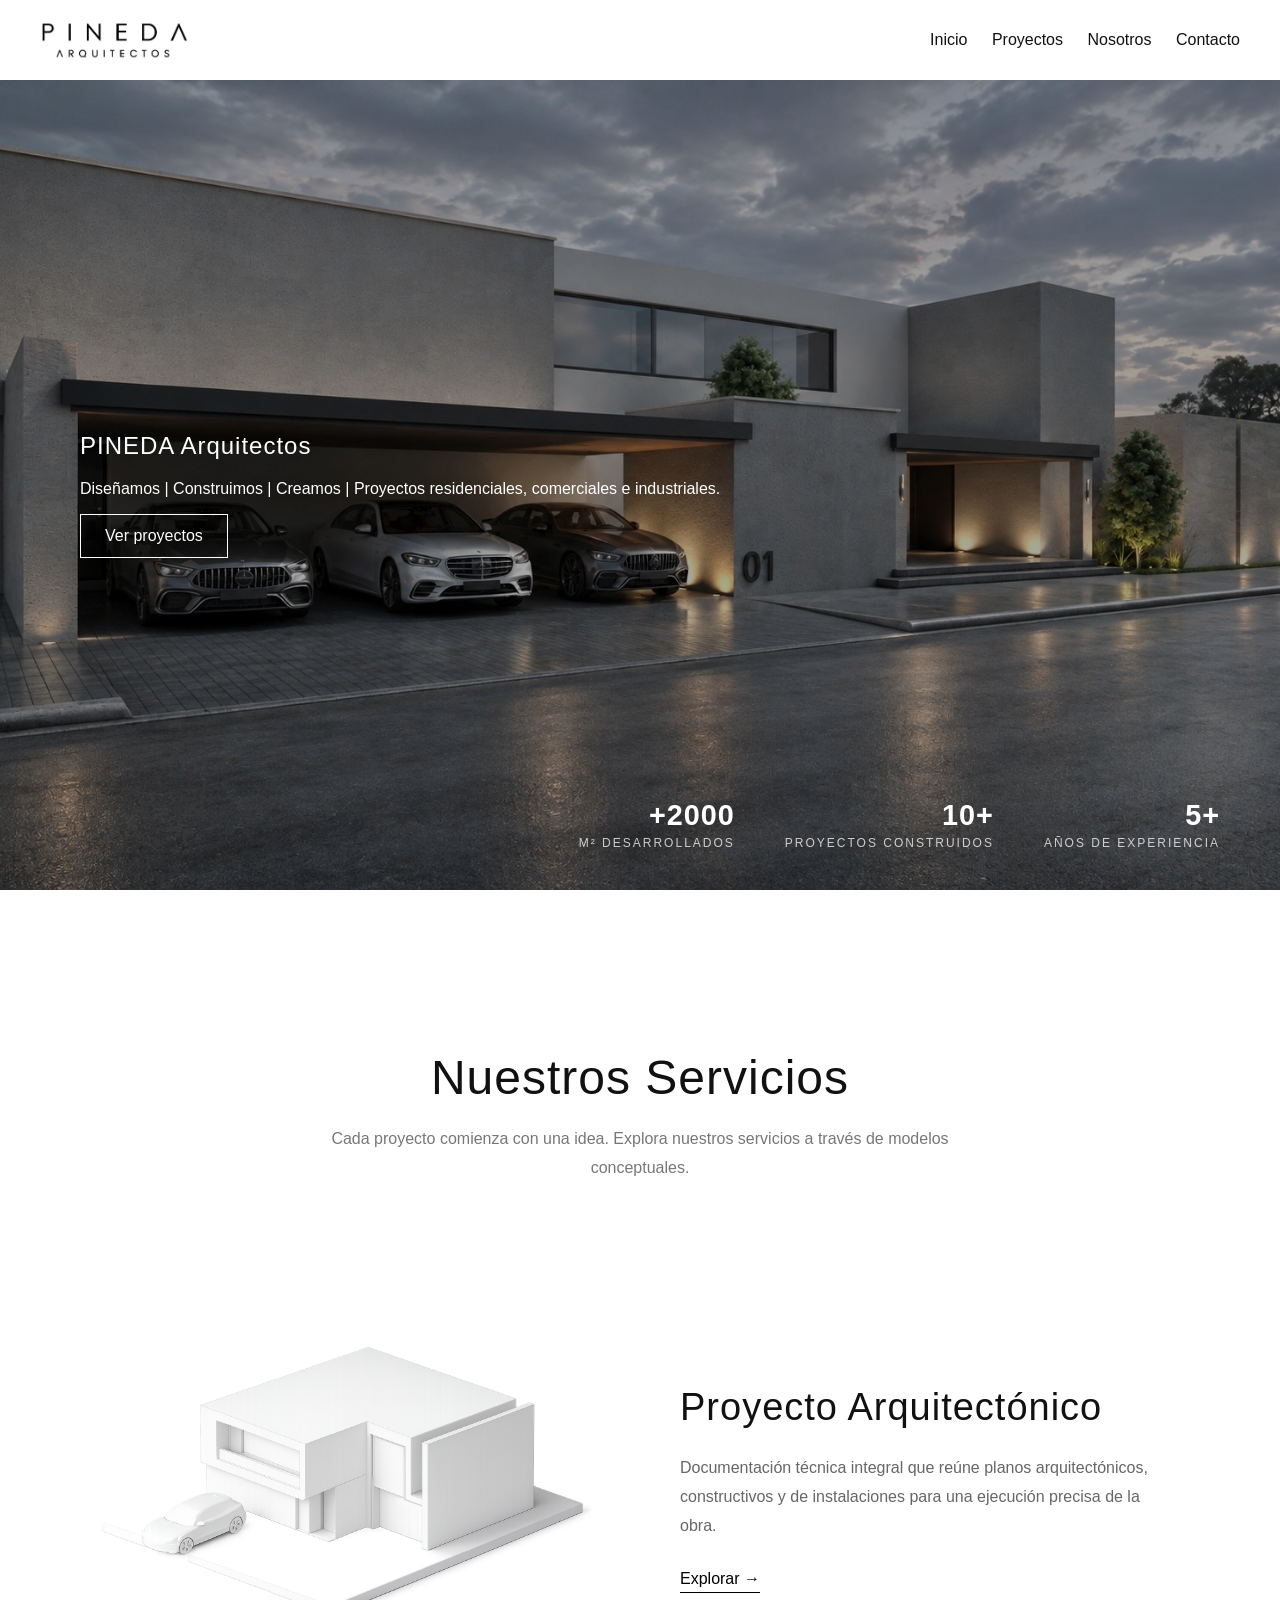
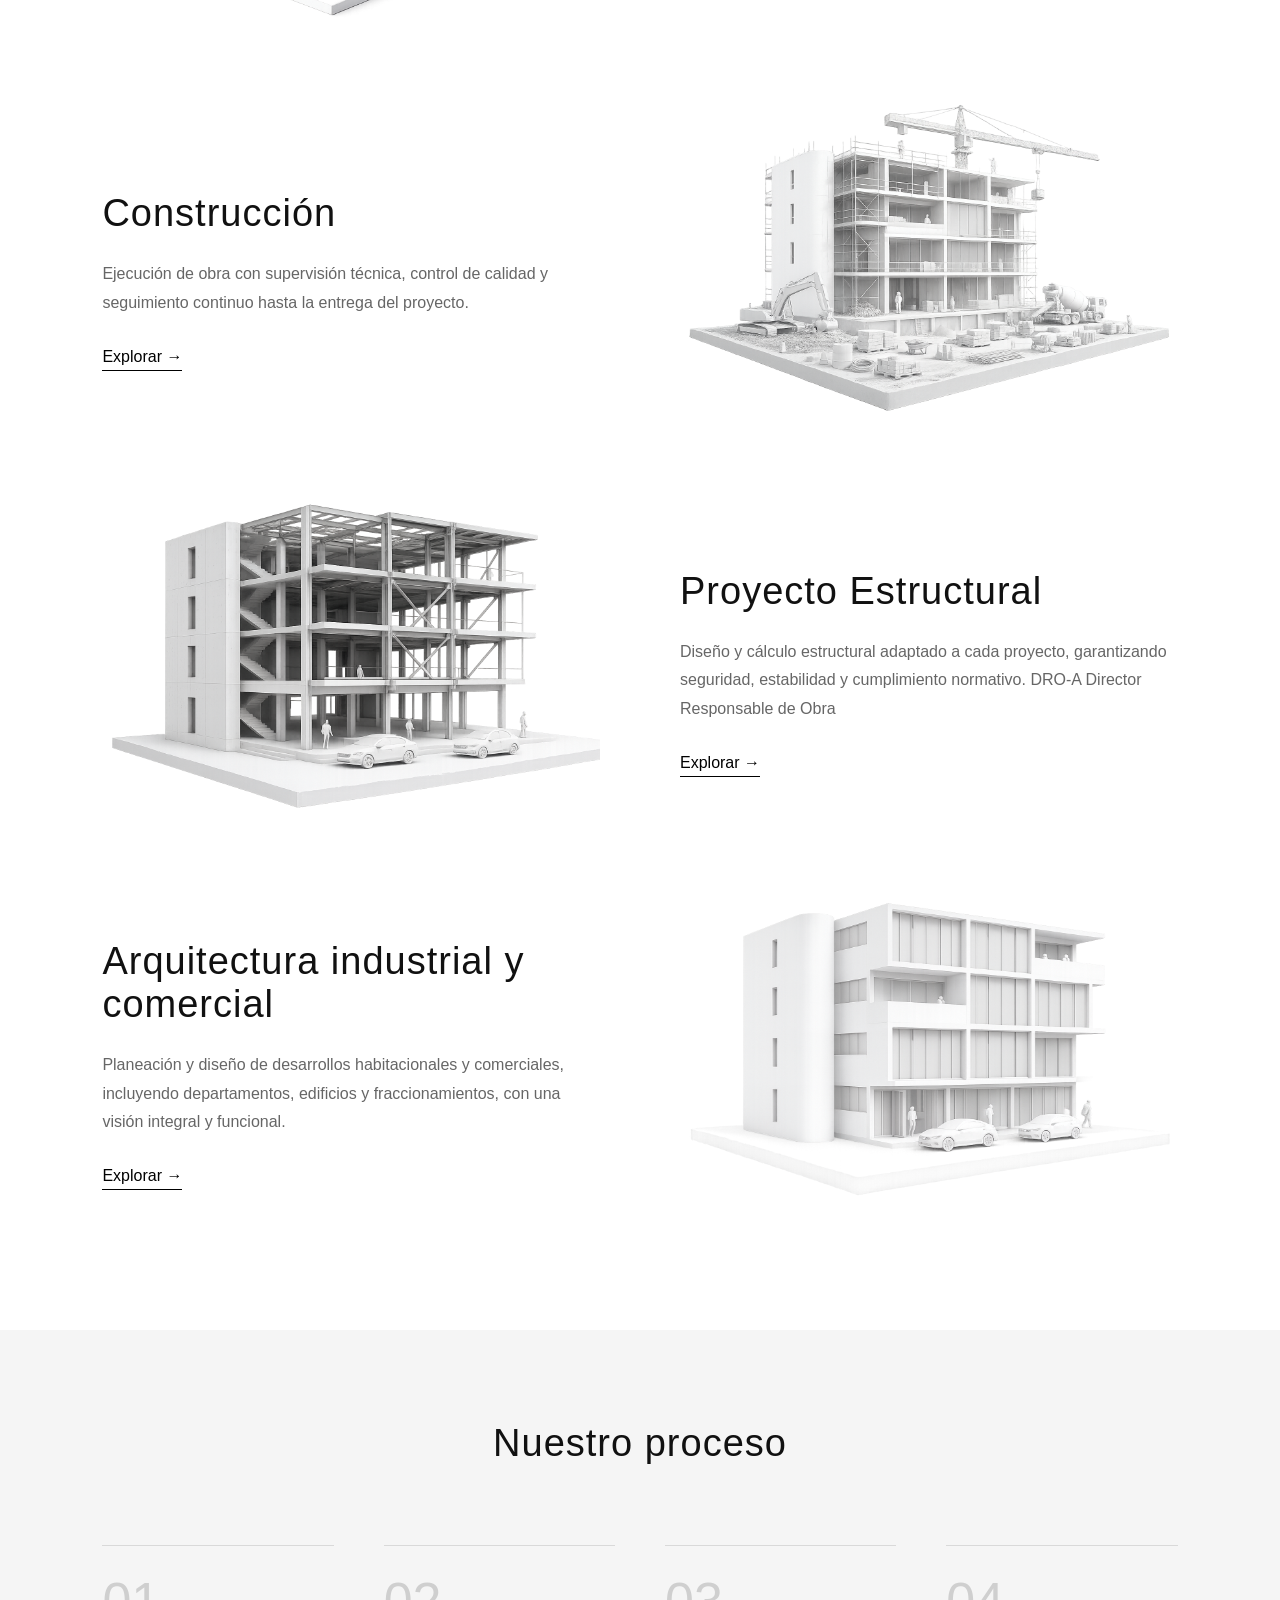
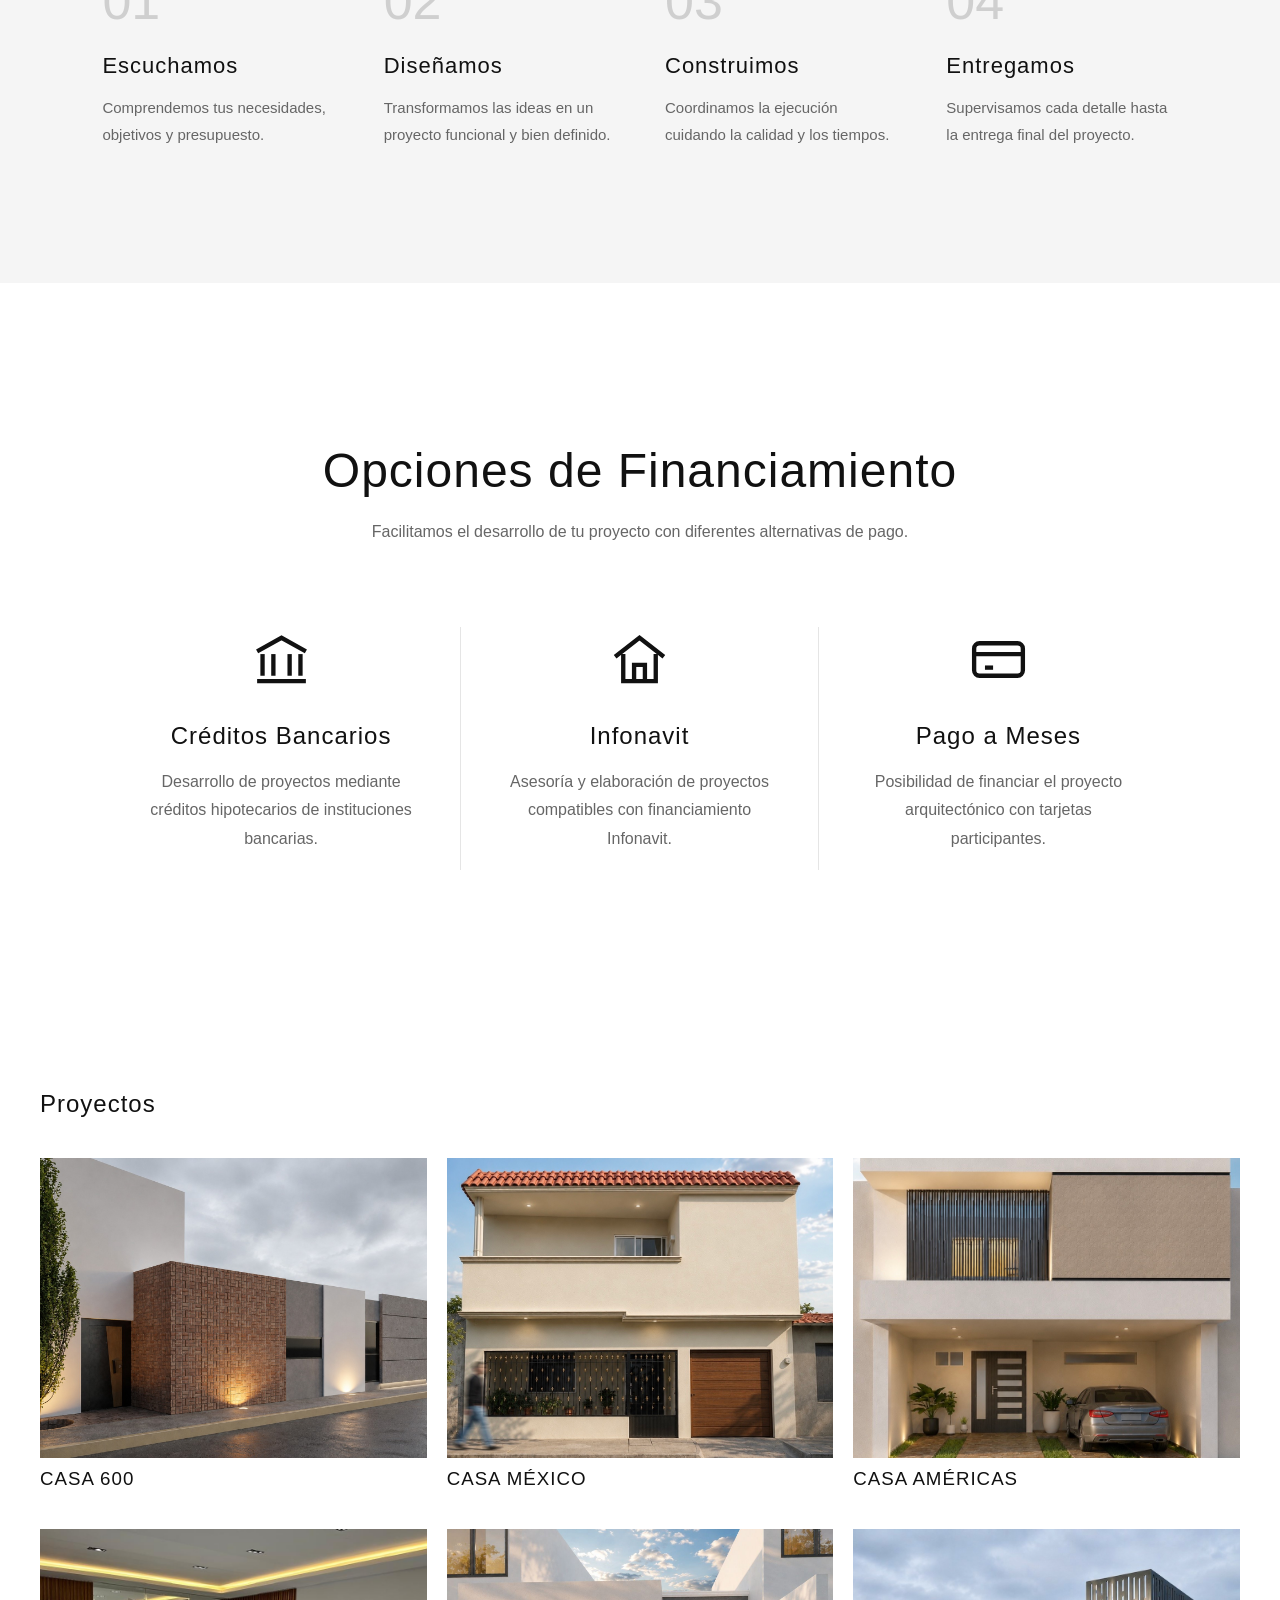
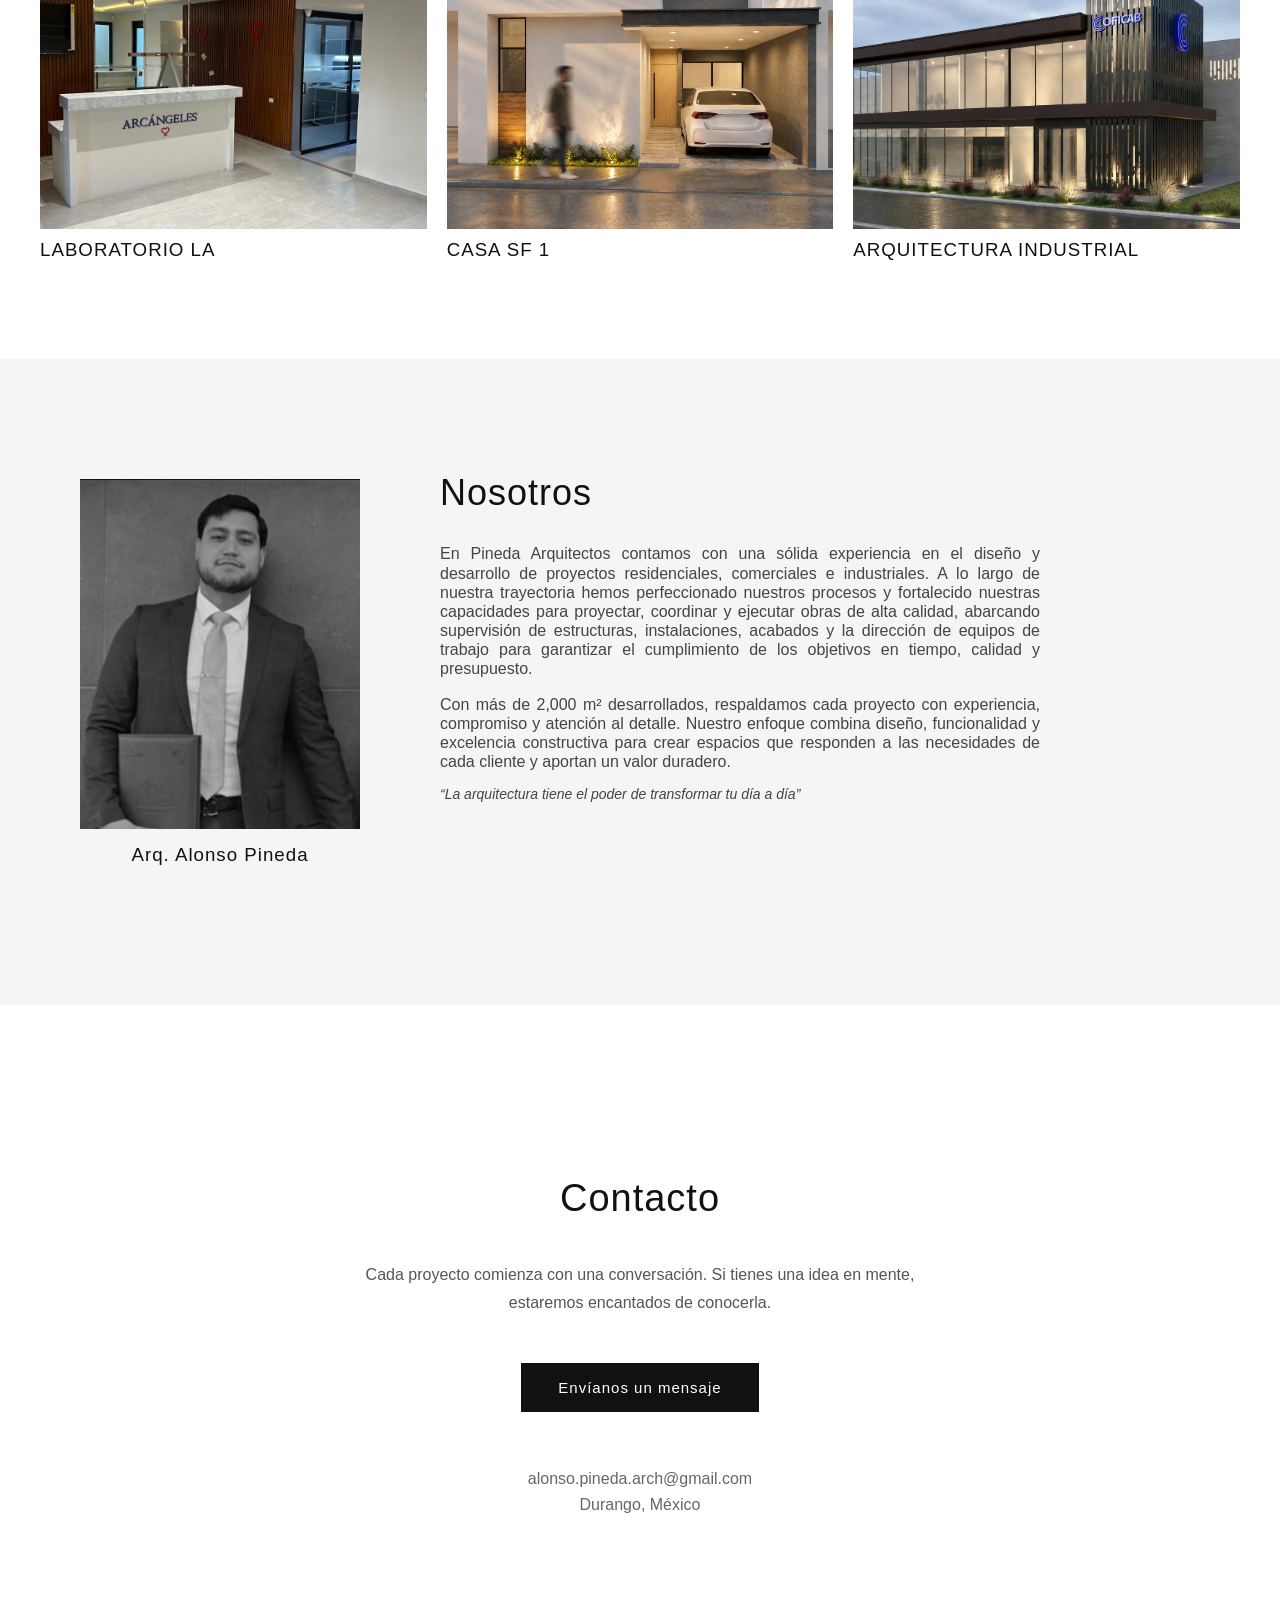
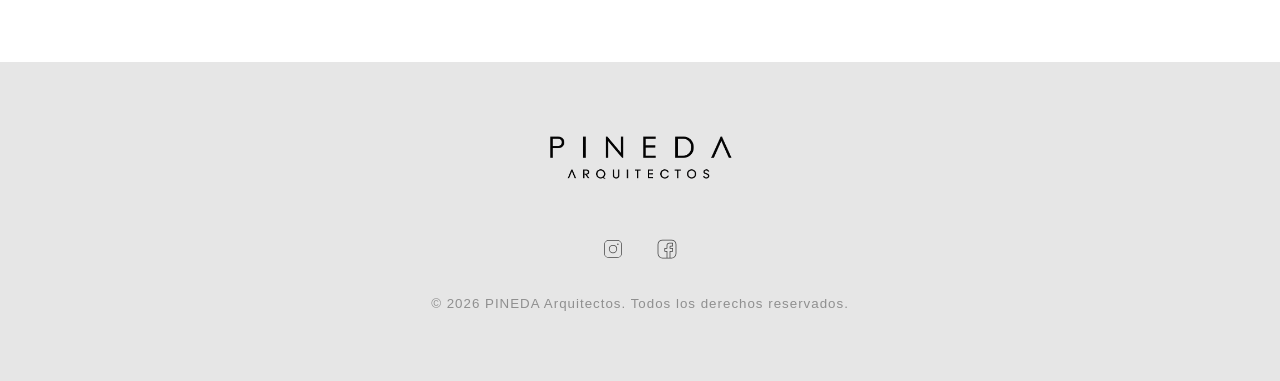
==== commit 443dc5b9: "actualizacion sep" ====
--- a/index.html
+++ b/index.html
@@ -30,16 +30,24 @@
     <div class="hero-slider">
 
         <div class="hero-slide active"
+             style="background-image:url('assets/images/casap03.jpg')"></div>
+
+        <div class="hero-slide"
+             style="background-image:url('assets/images/casap02.jpg')"></div>
+
+        <div class="hero-slide"
+             style="background-image:url('assets/images/casap01.jpg')"></div>
+
+        <div class="hero-slide"
              style="background-image:url('assets/images/edificio2.jpg')"></div>
 
         <div class="hero-slide"
              style="background-image:url('assets/images/proyecto1.jpg')"></div>
-
+             
         <div class="hero-slide"
-             style="background-image:url('assets/images/edificio1.jpg')"></div>
-
-        <div class="hero-slide"
-             style="background-image:url('assets/images/planos-desarrollo.png')"></div>
+             style="background-image:url('assets/images/casap03.jpg')"></div>     
+
+             
     </div>
 
     <div class="hero-overlay"></div>
@@ -52,7 +60,7 @@
 
     <div class="hero-stats">
     <div class="stat">
-        <span>+1500</span>
+        <span>+2000</span>
         <small>m² desarrollados</small>
     </div>
 
--- a/styles.css
+++ b/styles.css
@@ -5,26 +5,12 @@
 color: #111;
 }
 
-header{
-    position: fixed;
-    top: 0;
-    left: 0;
-    width: 100%;
-
-    display: flex;
-    justify-content: space-between;
-    align-items: center;
-
-    padding: 20px 40px;
-
-    background: rgba(255,255,255,.95);
-    backdrop-filter: blur(10px);
-
-    z-index: 1000;
-
-    box-sizing: border-box;
-
-    transition: all .35s ease;
+header {
+display: flex;
+justify-content: space-between;
+align-items: center;
+padding: 20px 40px;
+background: white;
 }
 
 .logo {
@@ -1143,8 +1129,4 @@
         line-height: 1.3;
     }
 
-}
-
-.hero{
-    margin-top:80px;
 }
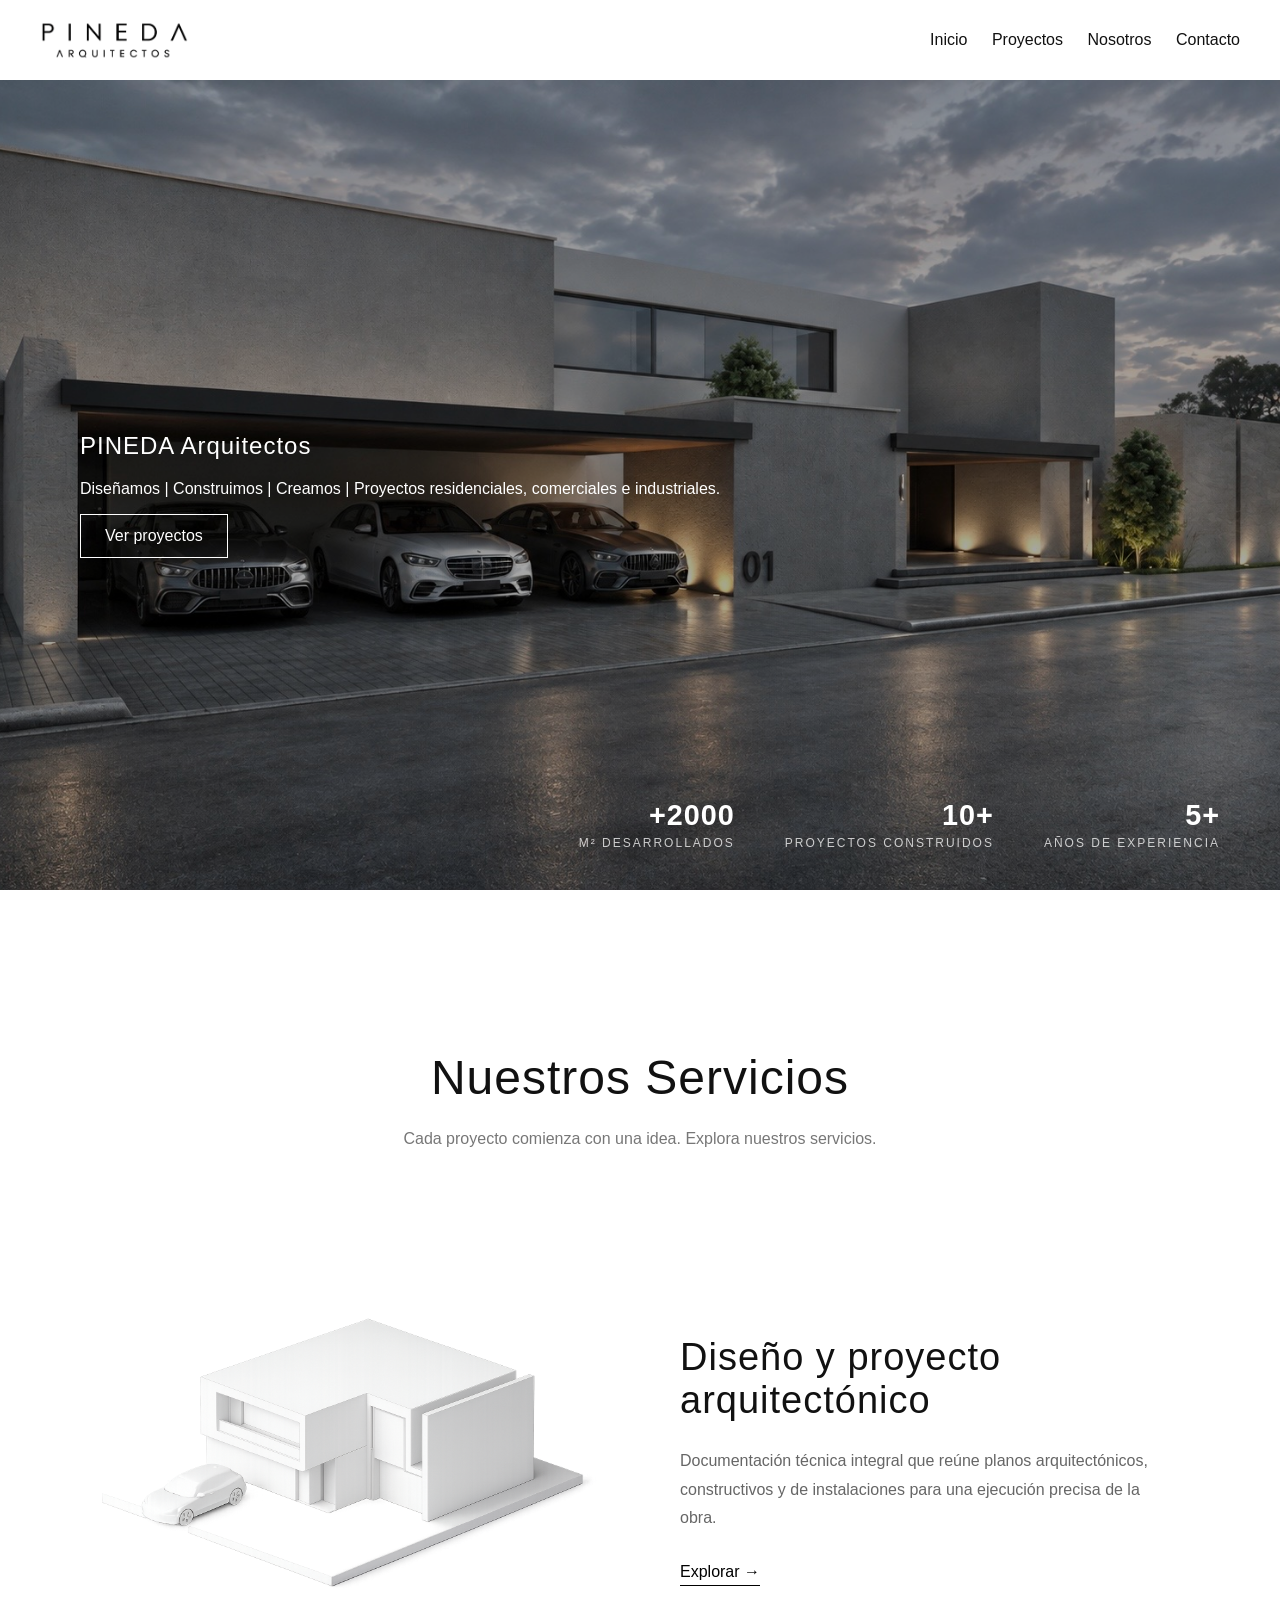
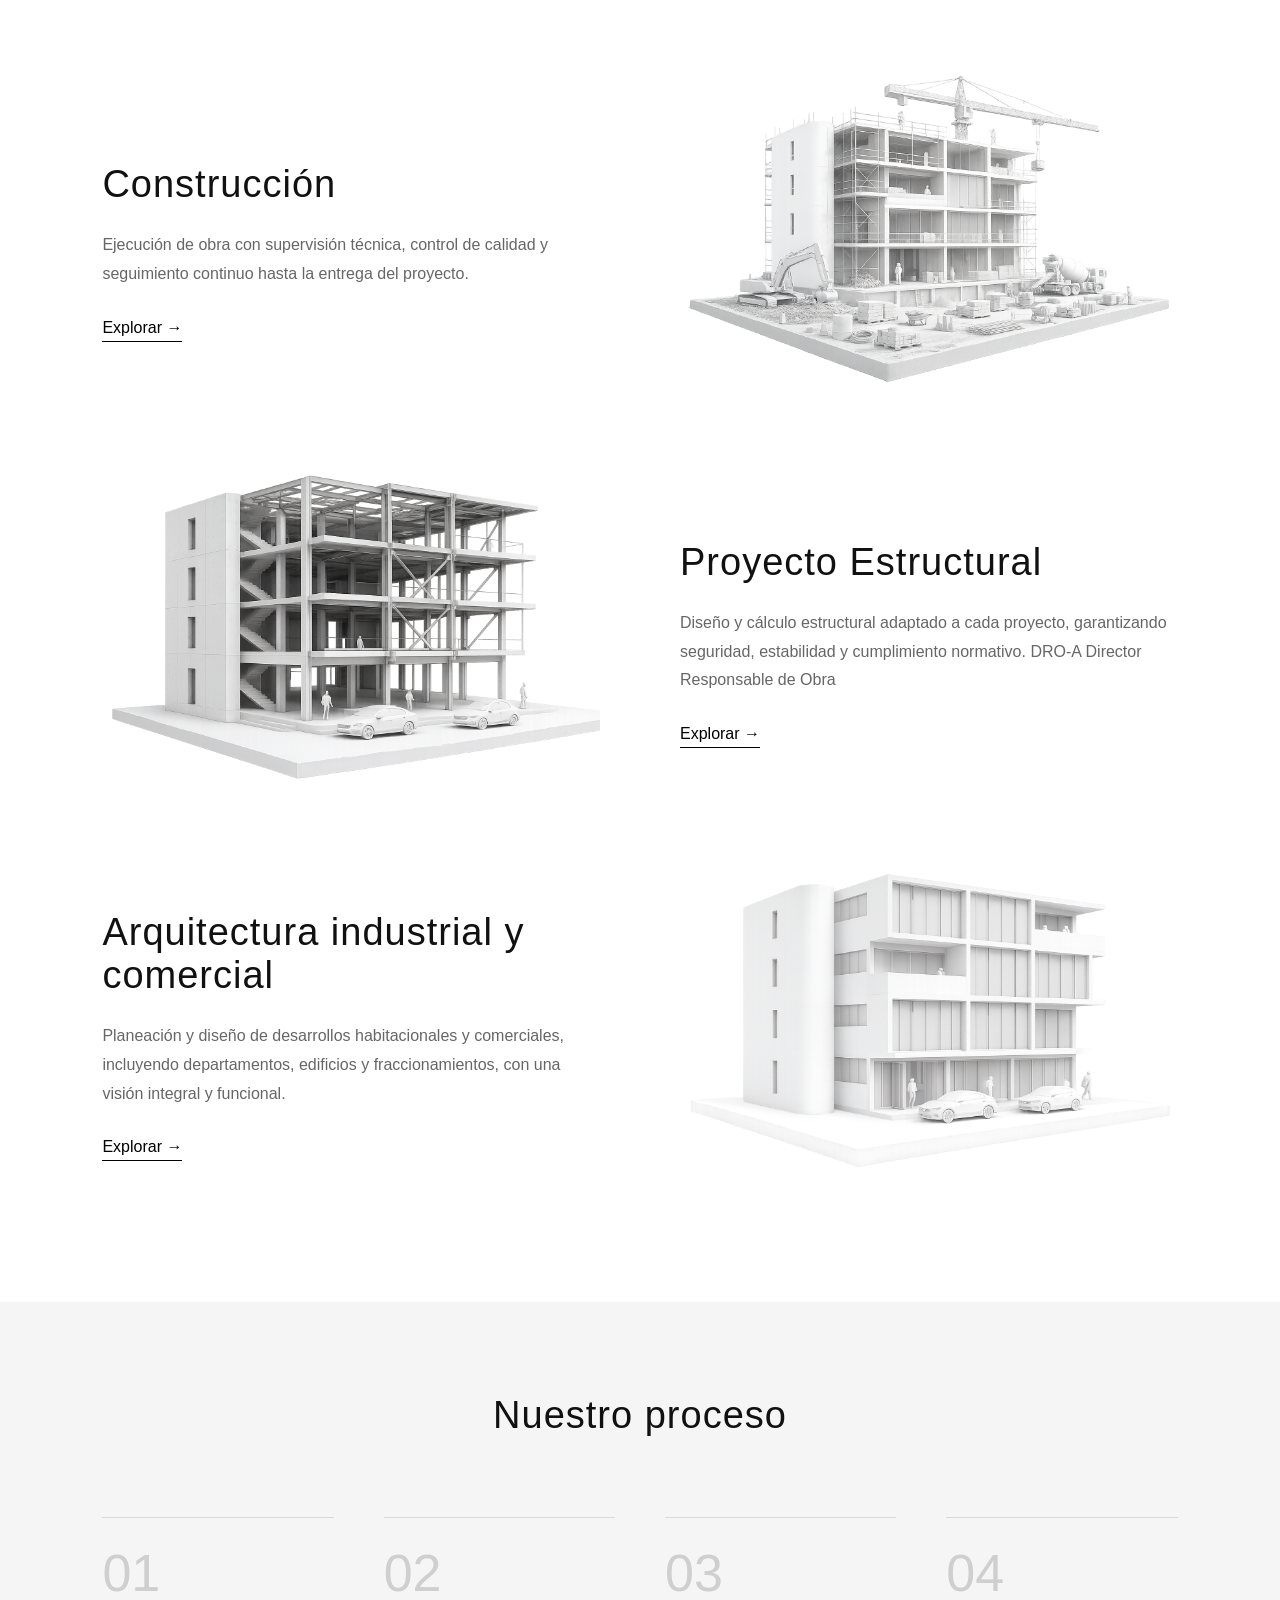
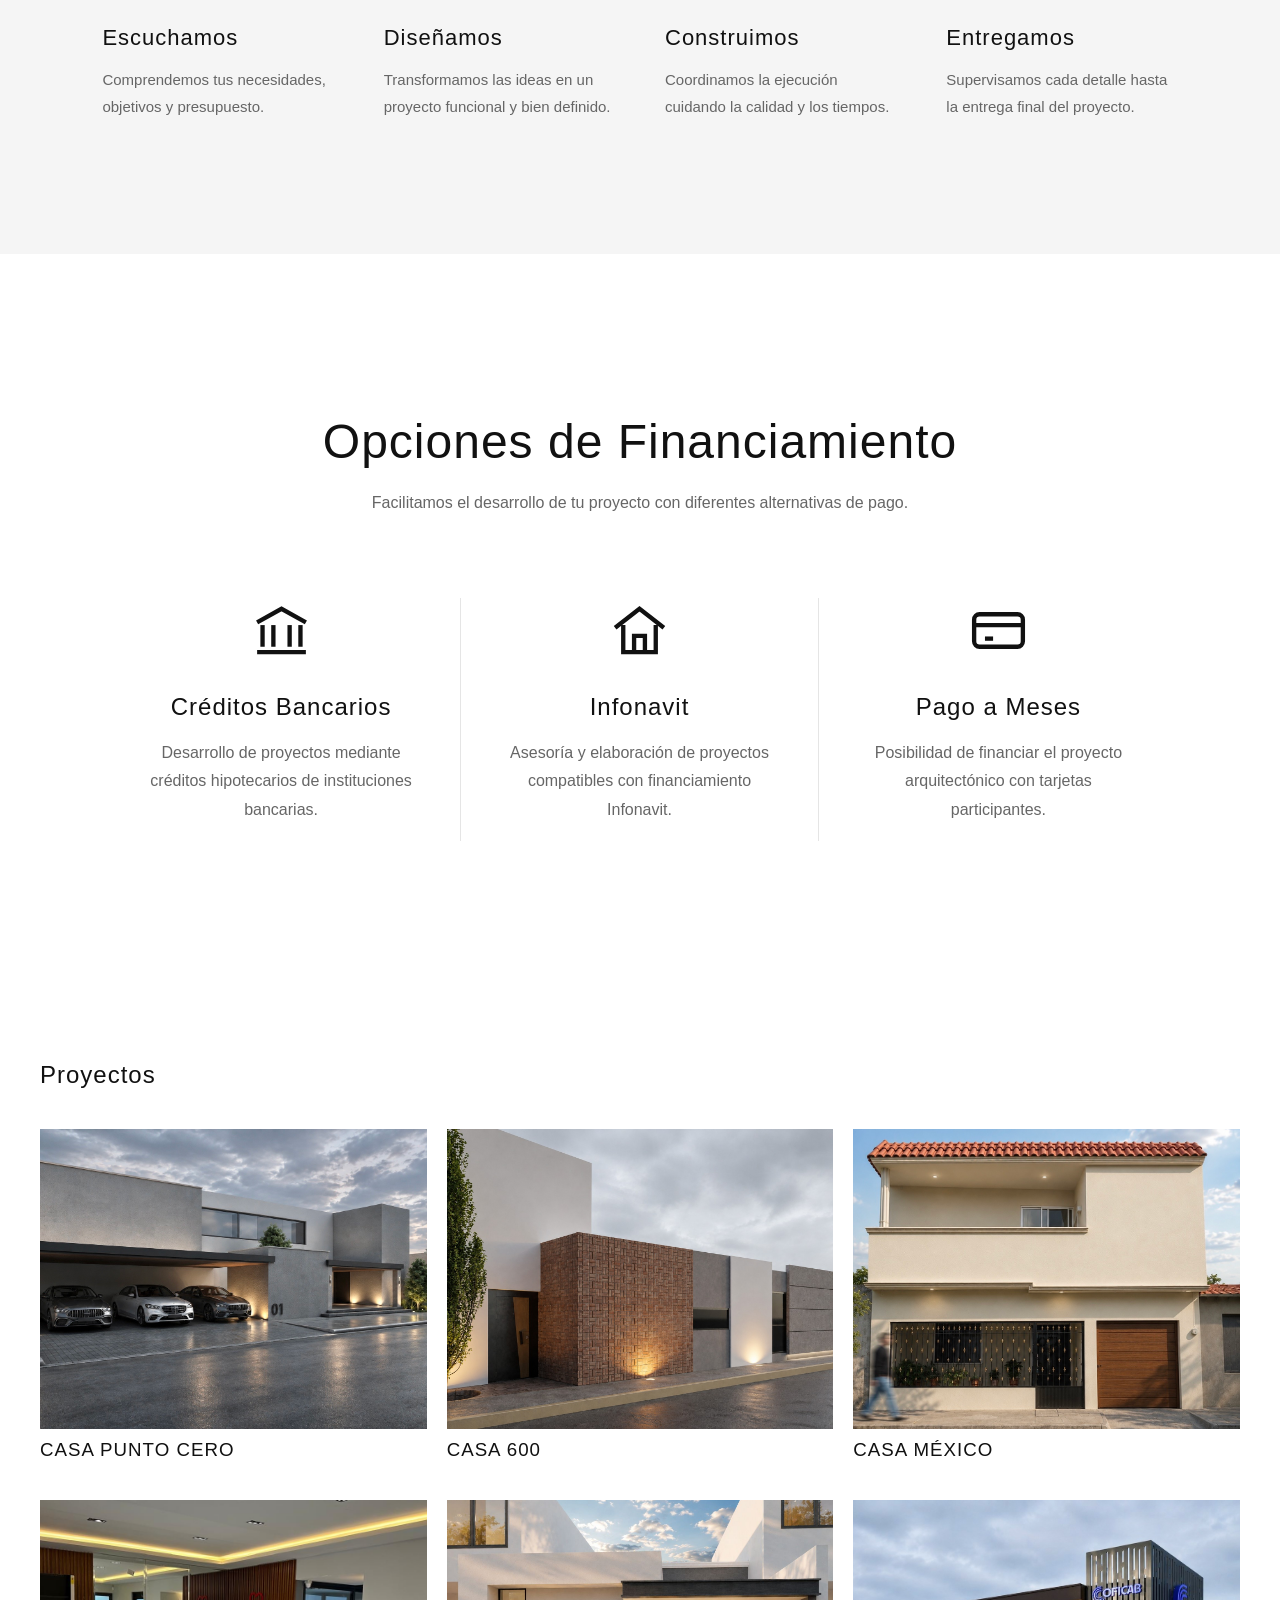
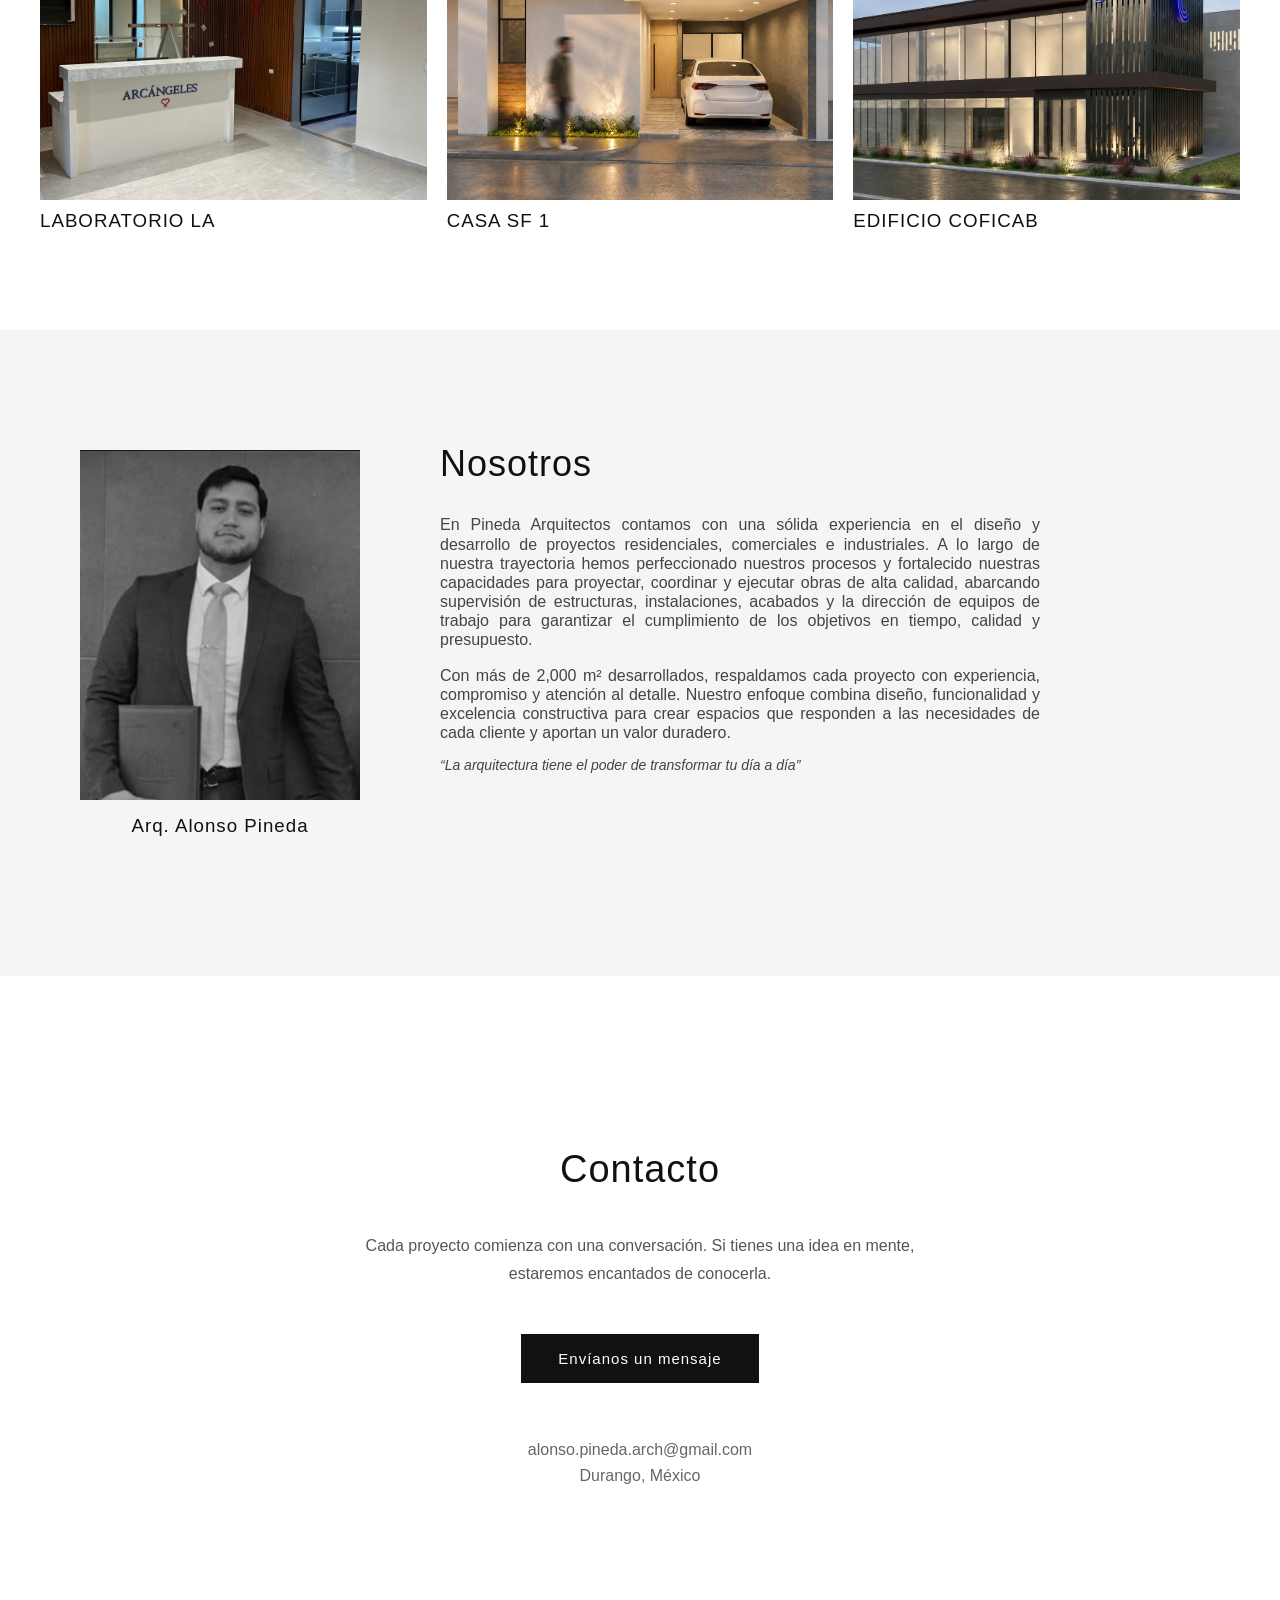
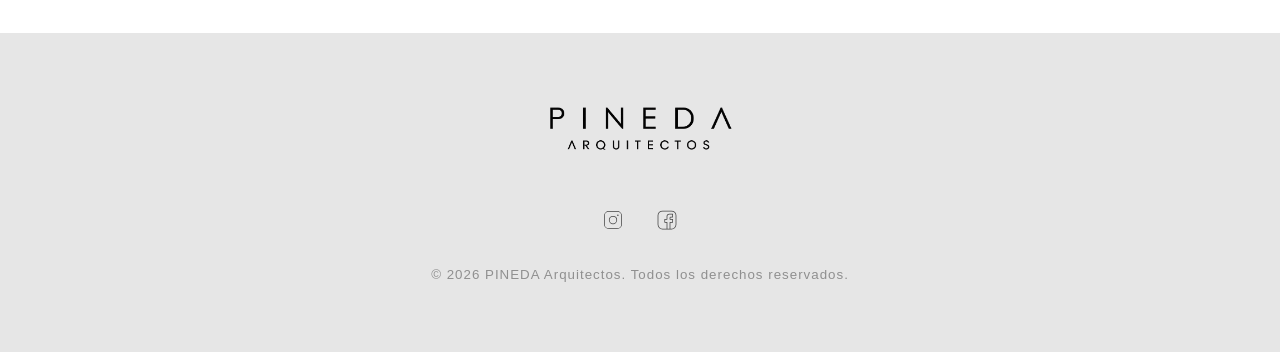
==== commit e19760bf: "actualizacion sep" ====
--- a/index.html
+++ b/index.html
@@ -45,7 +45,7 @@
              style="background-image:url('assets/images/proyecto1.jpg')"></div>
              
         <div class="hero-slide"
-             style="background-image:url('assets/images/casap03.jpg')"></div>     
+             style="background-image:url('assets/images/casap02.jpg')"></div>     
 
              
     </div>
@@ -87,8 +87,8 @@
         <h2>Nuestros Servicios</h2>
 
         <p>
-            Cada proyecto comienza con una idea. Explora nuestros servicios a
-            través de modelos conceptuales.
+            Cada proyecto comienza con una idea. Explora nuestros servicios.
+        
         </p>
 
     </div>
@@ -106,7 +106,7 @@
 
         <div class="servicio-info">
 
-            <h3>Proyecto Arquitectónico</h3>
+            <h3>Diseño y proyecto arquitectónico</h3>
 
             <p>
                 Documentación técnica integral que reúne planos 
@@ -339,23 +339,23 @@
 <div class="grid-proyectos anim-section">
 
 <div class="proyecto">
+<a href="Proyectos/Casa Puntocero.html">
+<img src="assets/images/casap03.jpg">
+<h3>CASA PUNTO CERO </h3>
+</a>
+</div>
+
+<div class="proyecto">
 <a href="Proyectos/Casa 600.html">
 <img src="assets/images/proyecto1.jpg">
-<h3>CASA 600 </h3>
+<h3>CASA 600</h3>
 </a>
 </div>
 
 <div class="proyecto">
 <a href="Proyectos/Casa Mexico.html">
 <img src="assets/images/casamexico1.jpg">
-<h3>CASA MÉXICO</h3>
-</a>
-</div>
-
-<div class="proyecto">
-<a href="Proyectos/Casa Americas.html">
-<img src="assets/images/casaamericas1.jpg">
-<h3>CASA AMÉRICAS
+<h3>CASA MÉXICO
 </h3>
 </a>
 </div>
@@ -377,7 +377,7 @@
 <div class="proyecto">
 <a href="Proyectos/Edificio C.html">
 <img src="assets/images/edificio1.jpg">
-<h3>ARQUITECTURA INDUSTRIAL</h3>
+<h3>EDIFICIO COFICAB</h3>
 </a>
 </div>
 
--- a/styles.css
+++ b/styles.css
@@ -1129,4 +1129,49 @@
         line-height: 1.3;
     }
 
-}+}
+
+.datos-proyecto {
+    display: flex;
+    gap: 70px;
+    margin-top: 40px;
+    padding-top: 25px;
+    border-top: 1px solid #ddd;
+}
+
+.dato {
+    display: flex;
+    flex-direction: column;
+}
+
+.dato strong {
+    font-size: 24px;
+    font-weight: 400;
+    letter-spacing: 1px;
+    margin-bottom: 8px;
+}
+
+.dato span {
+    font-size: 12px;
+    color: #777;
+    text-transform: uppercase;
+    letter-spacing: 1.5px;
+}
+
+@media (max-width: 768px) {
+
+    .datos-proyecto {
+        gap: 35px;
+        flex-wrap: wrap;
+    }
+
+    .dato strong {
+        font-size: 21px;
+    }
+
+}
+
+.datos-proyecto {
+    margin-bottom: 70px;
+}
+
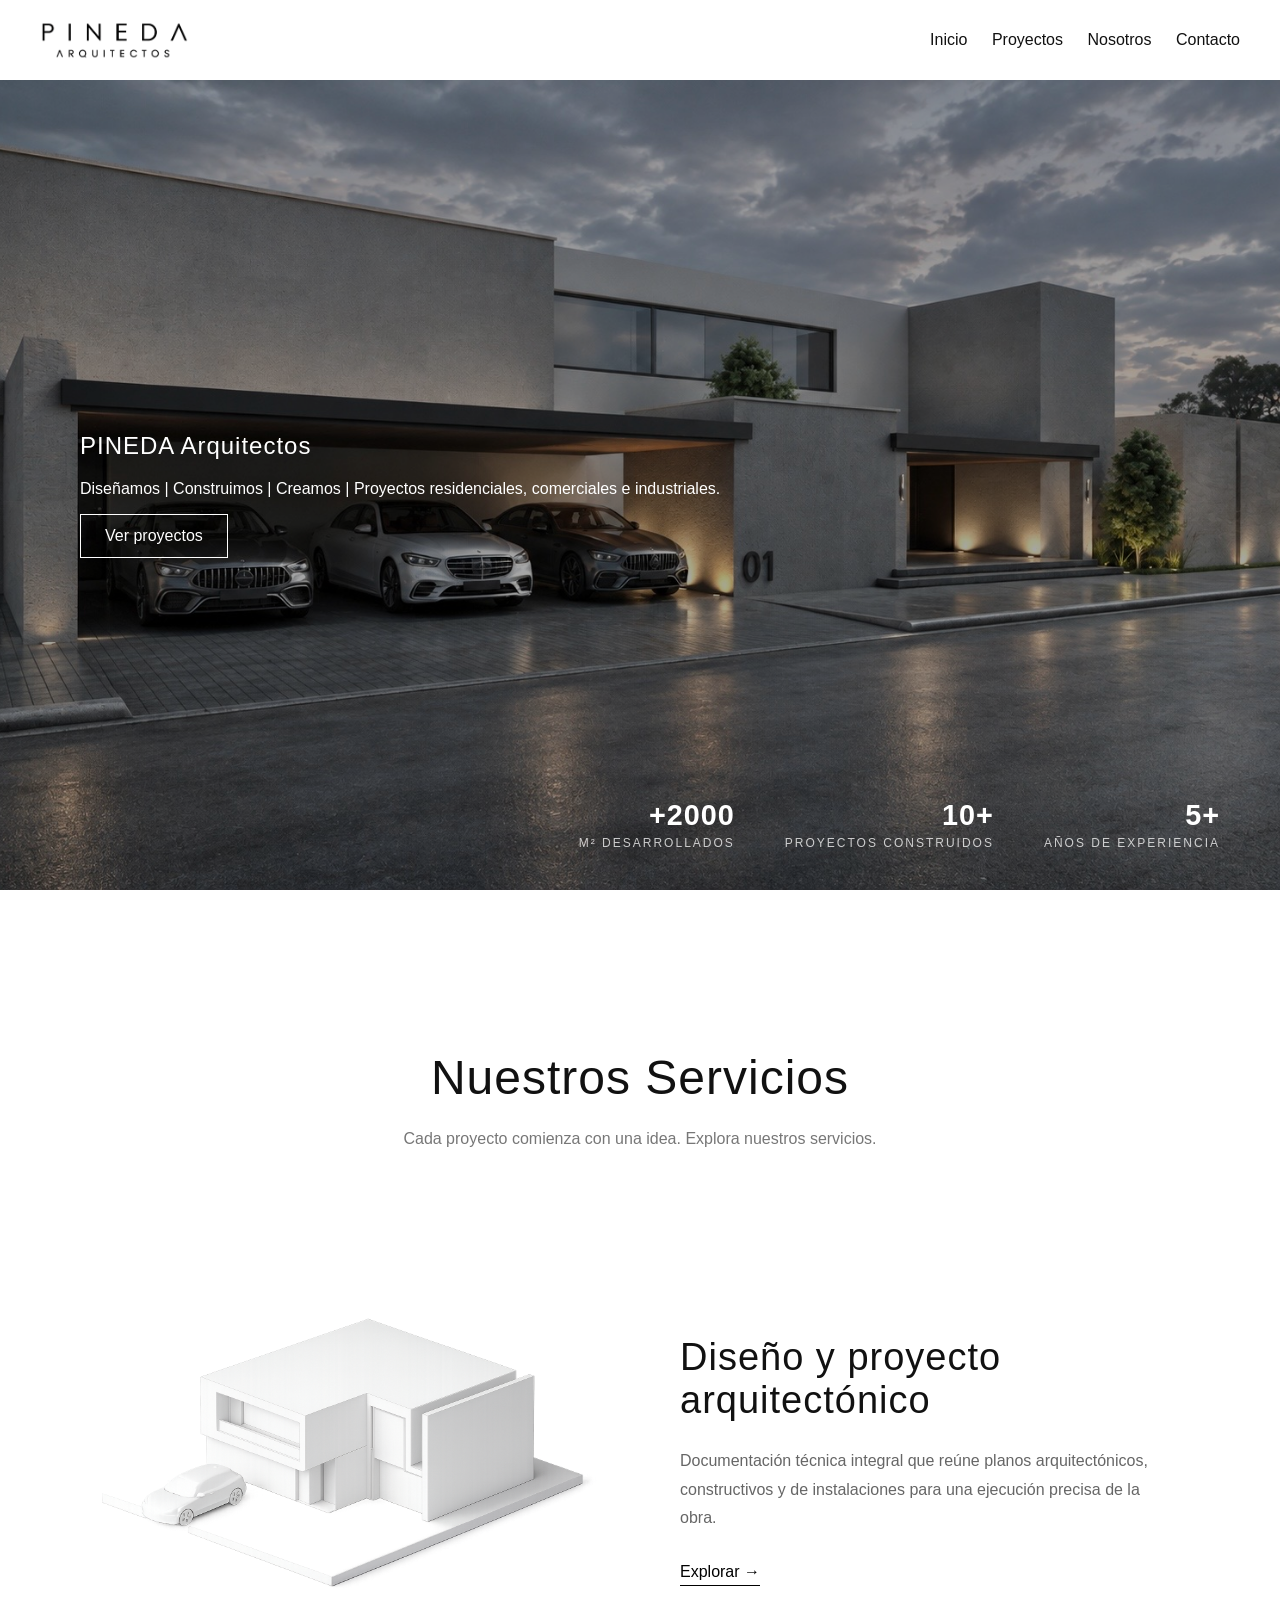
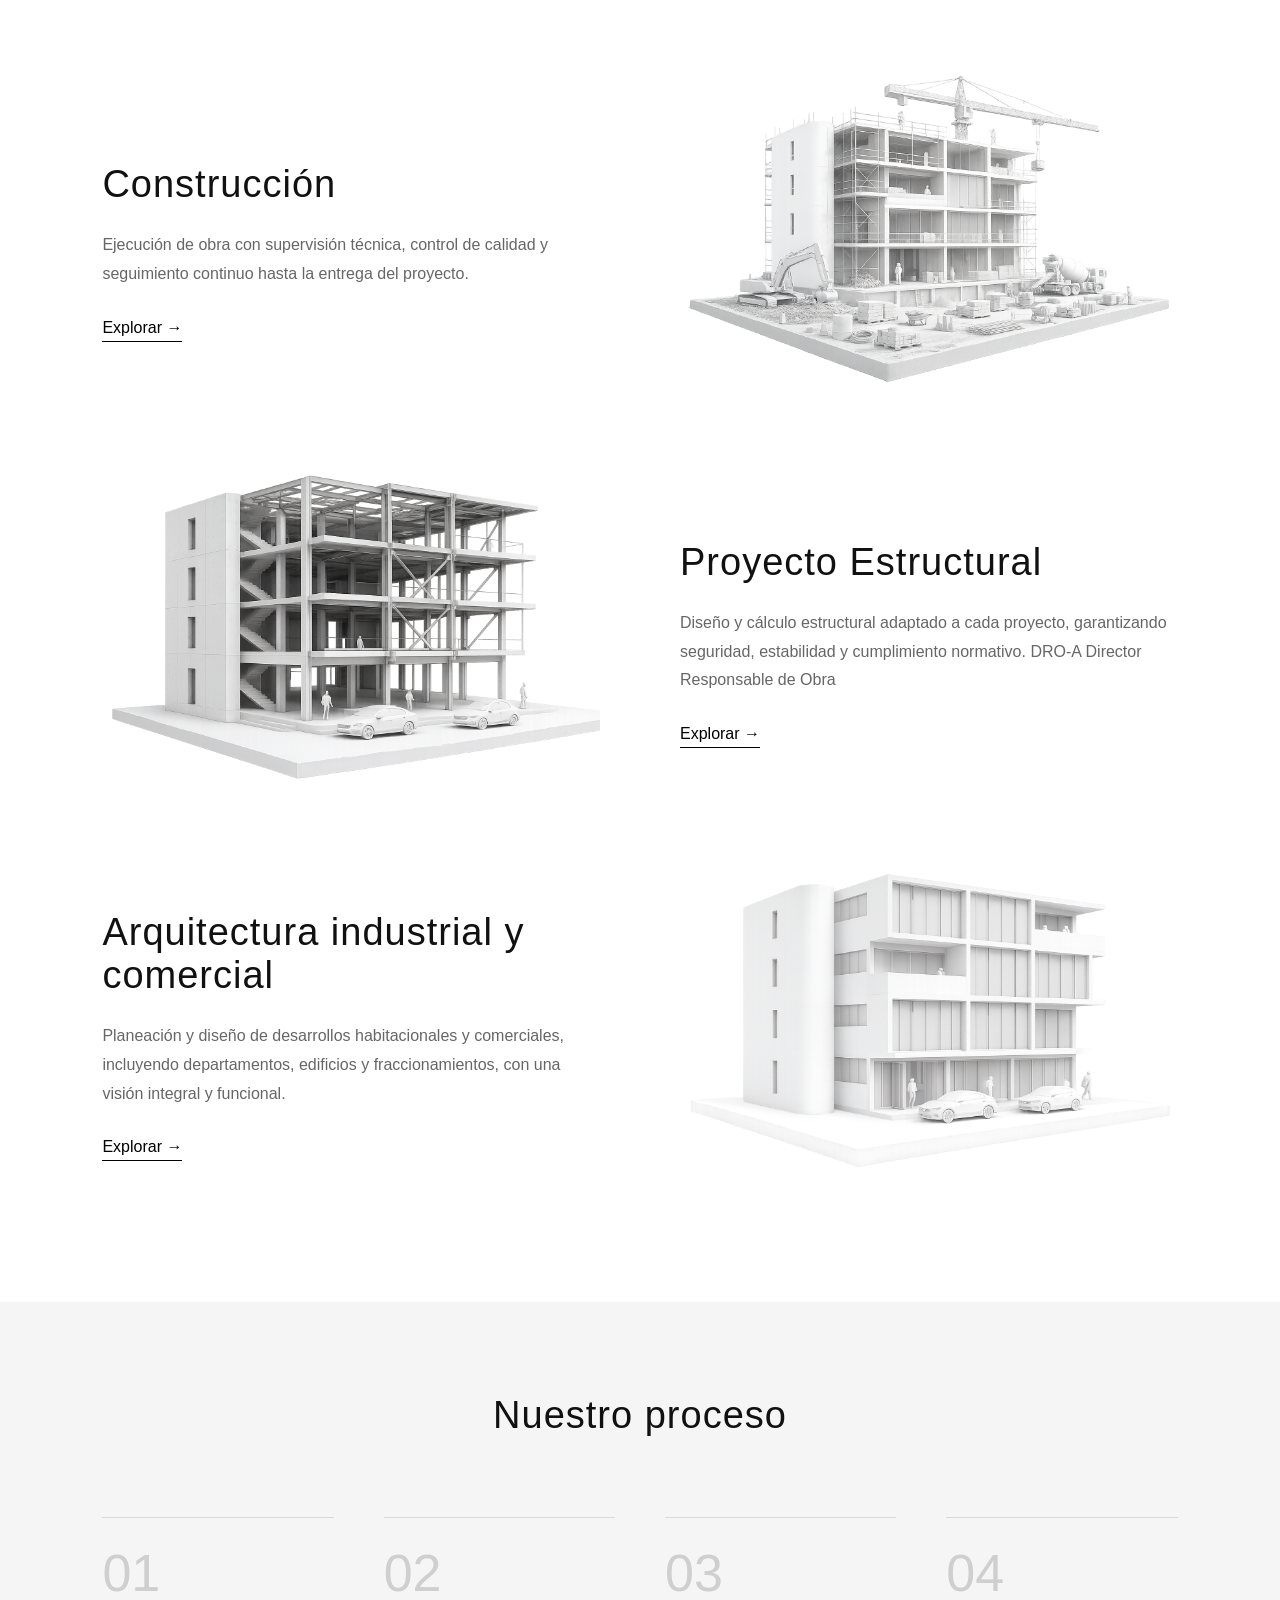
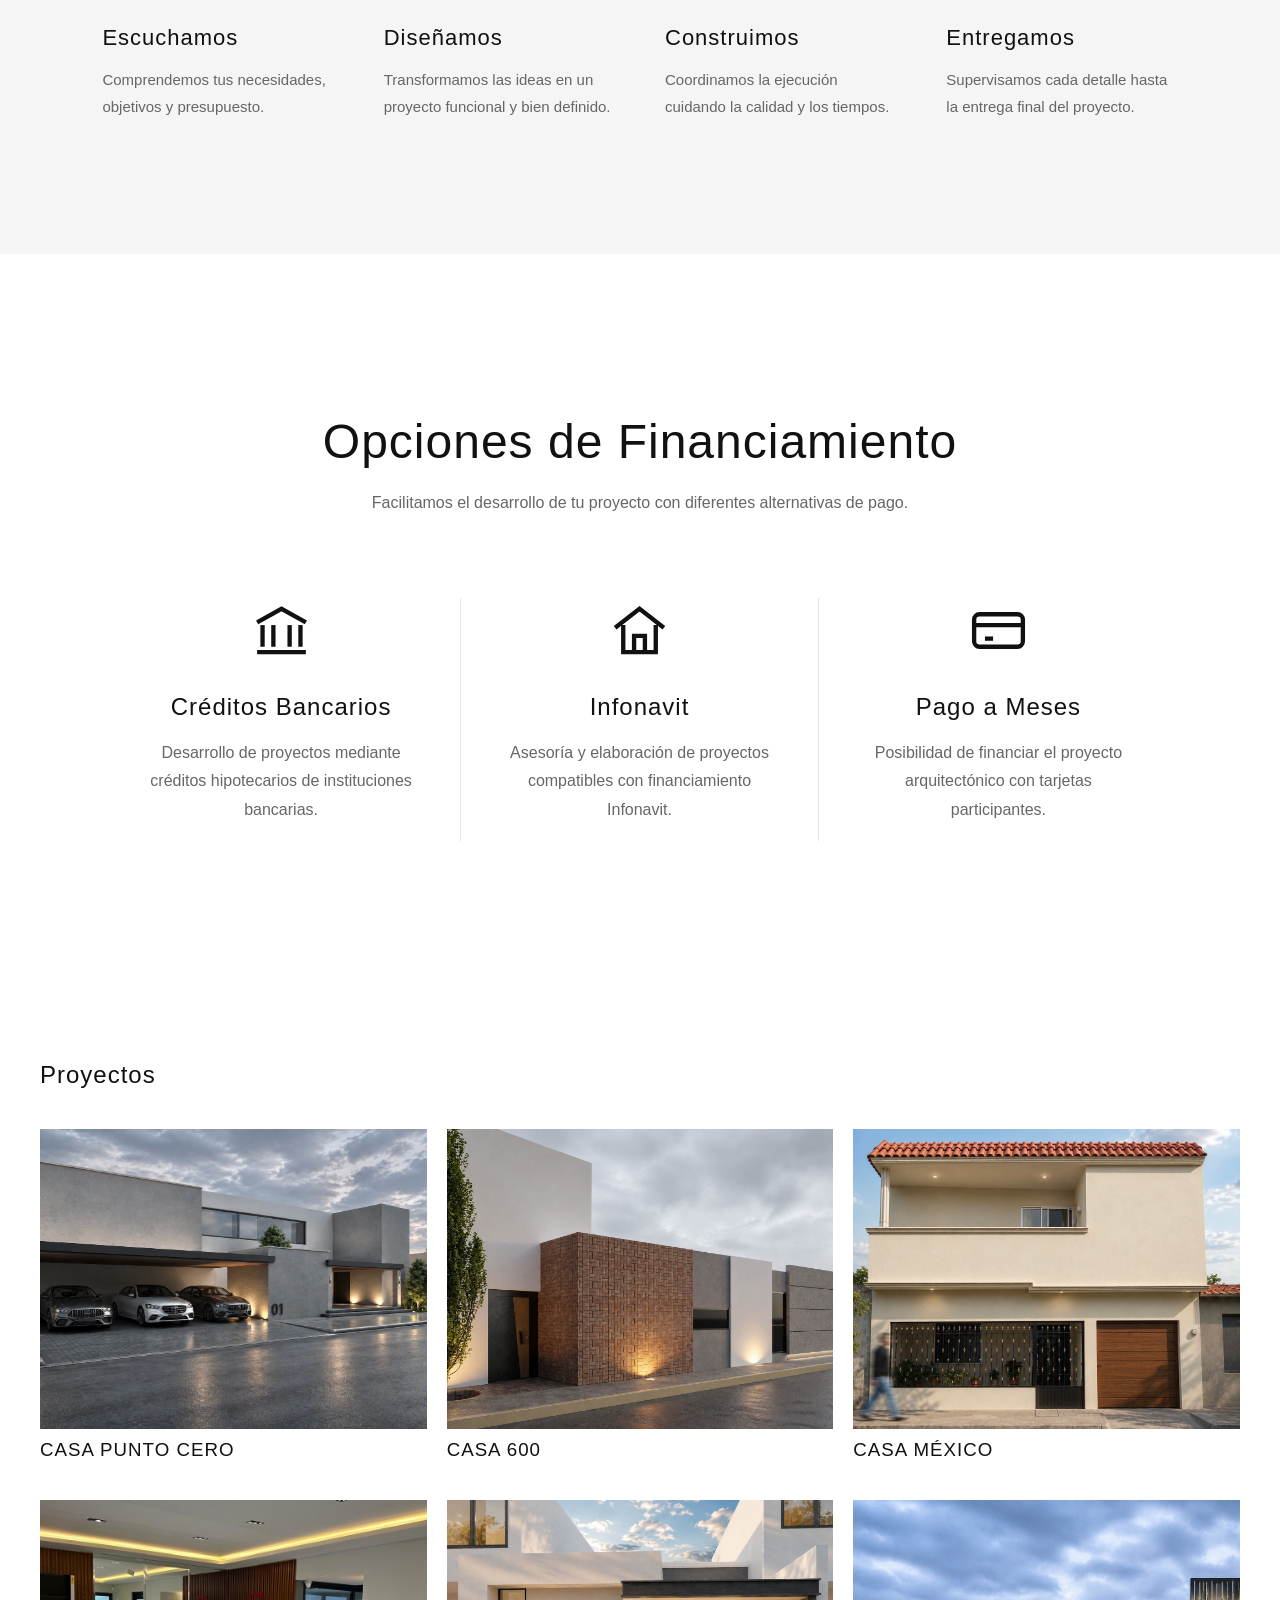
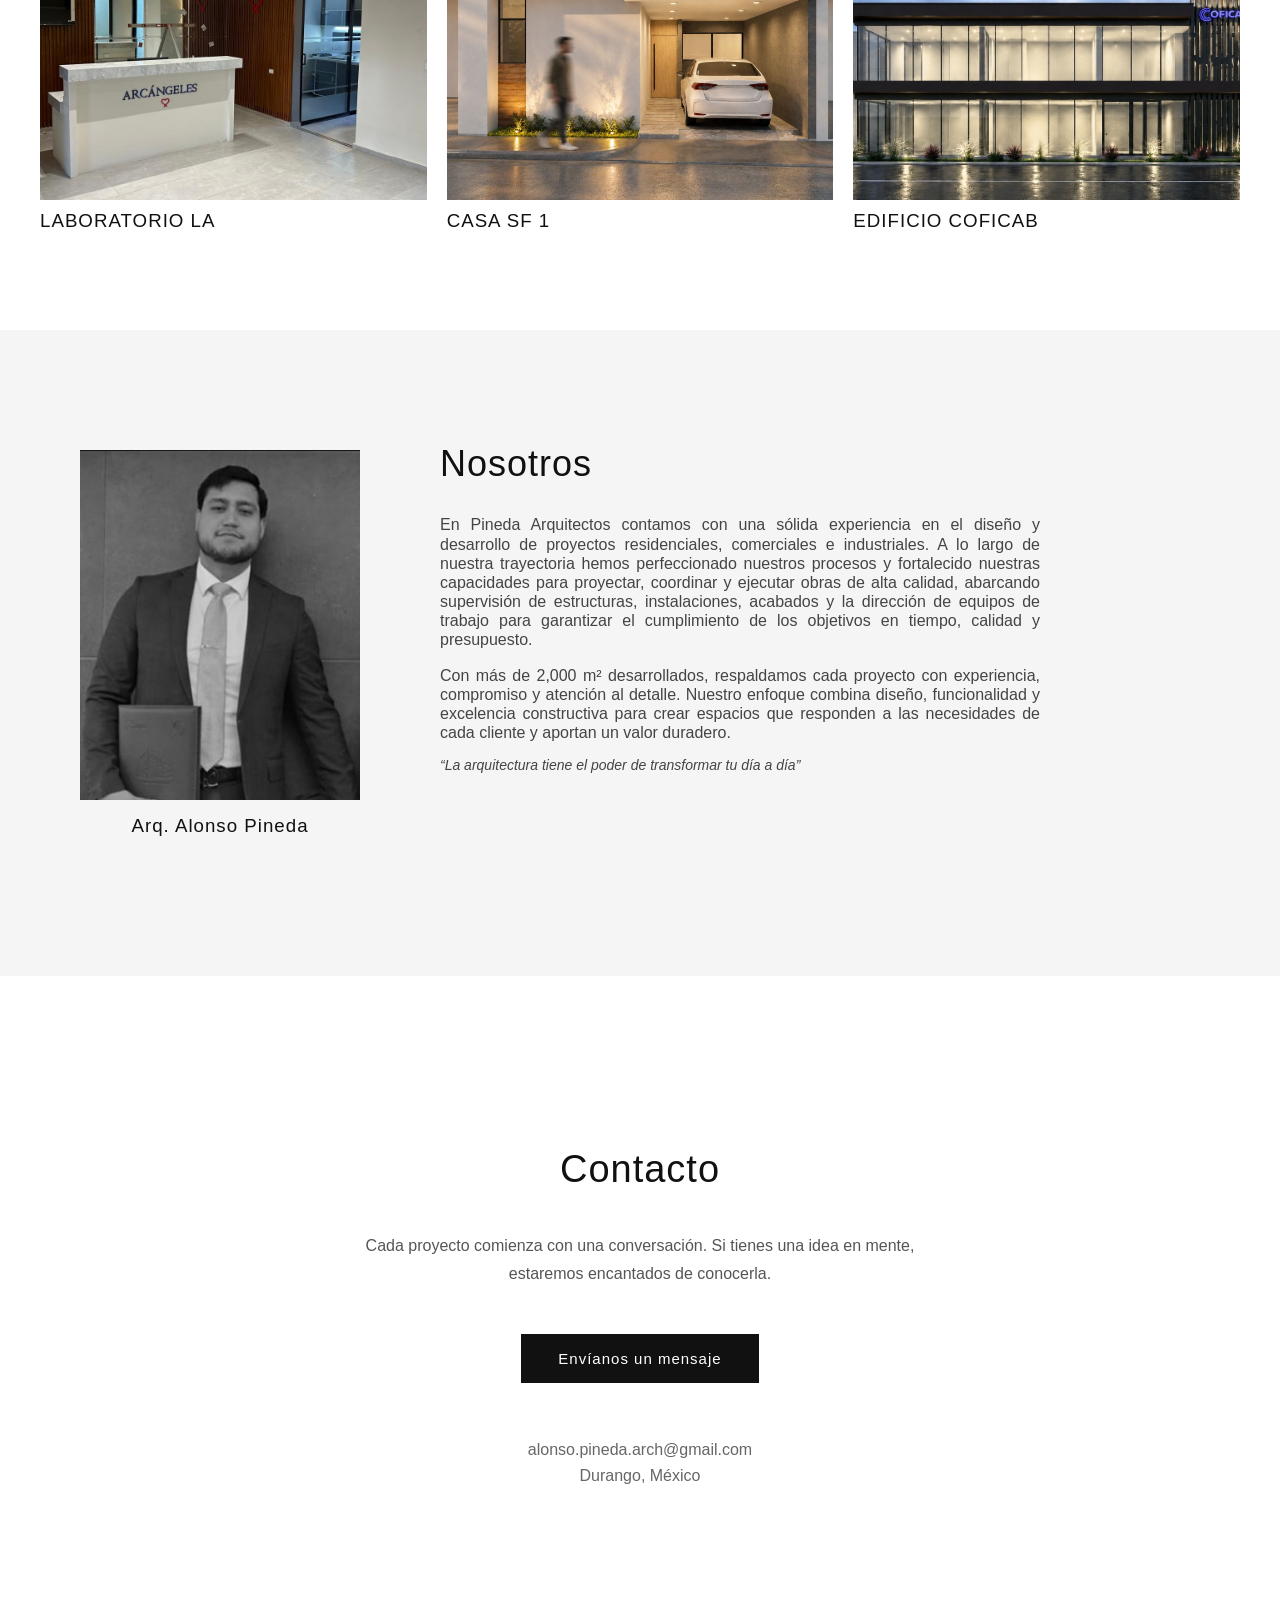
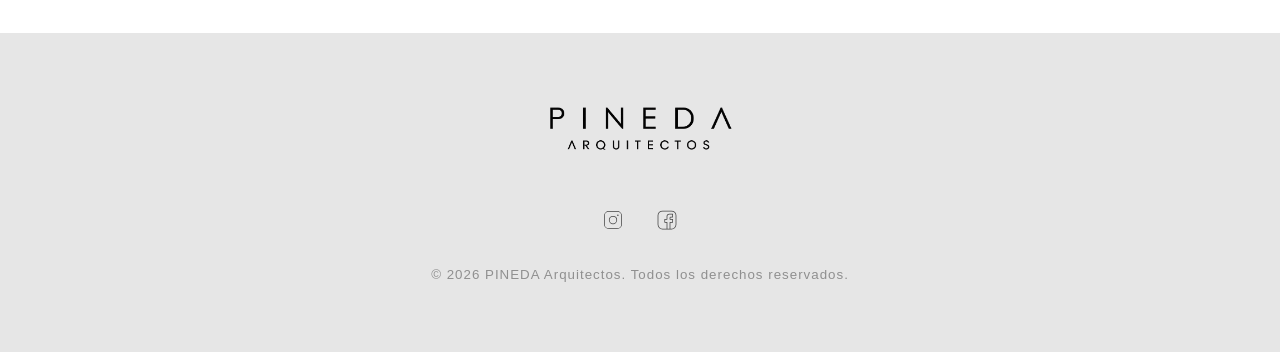
==== commit a8fe755e: "actualizacion final" ====
--- a/index.html
+++ b/index.html
@@ -376,7 +376,7 @@
 
 <div class="proyecto">
 <a href="Proyectos/Edificio C.html">
-<img src="assets/images/edificio1.jpg">
+<img src="assets/images/edificio2.jpg">
 <h3>EDIFICIO COFICAB</h3>
 </a>
 </div>
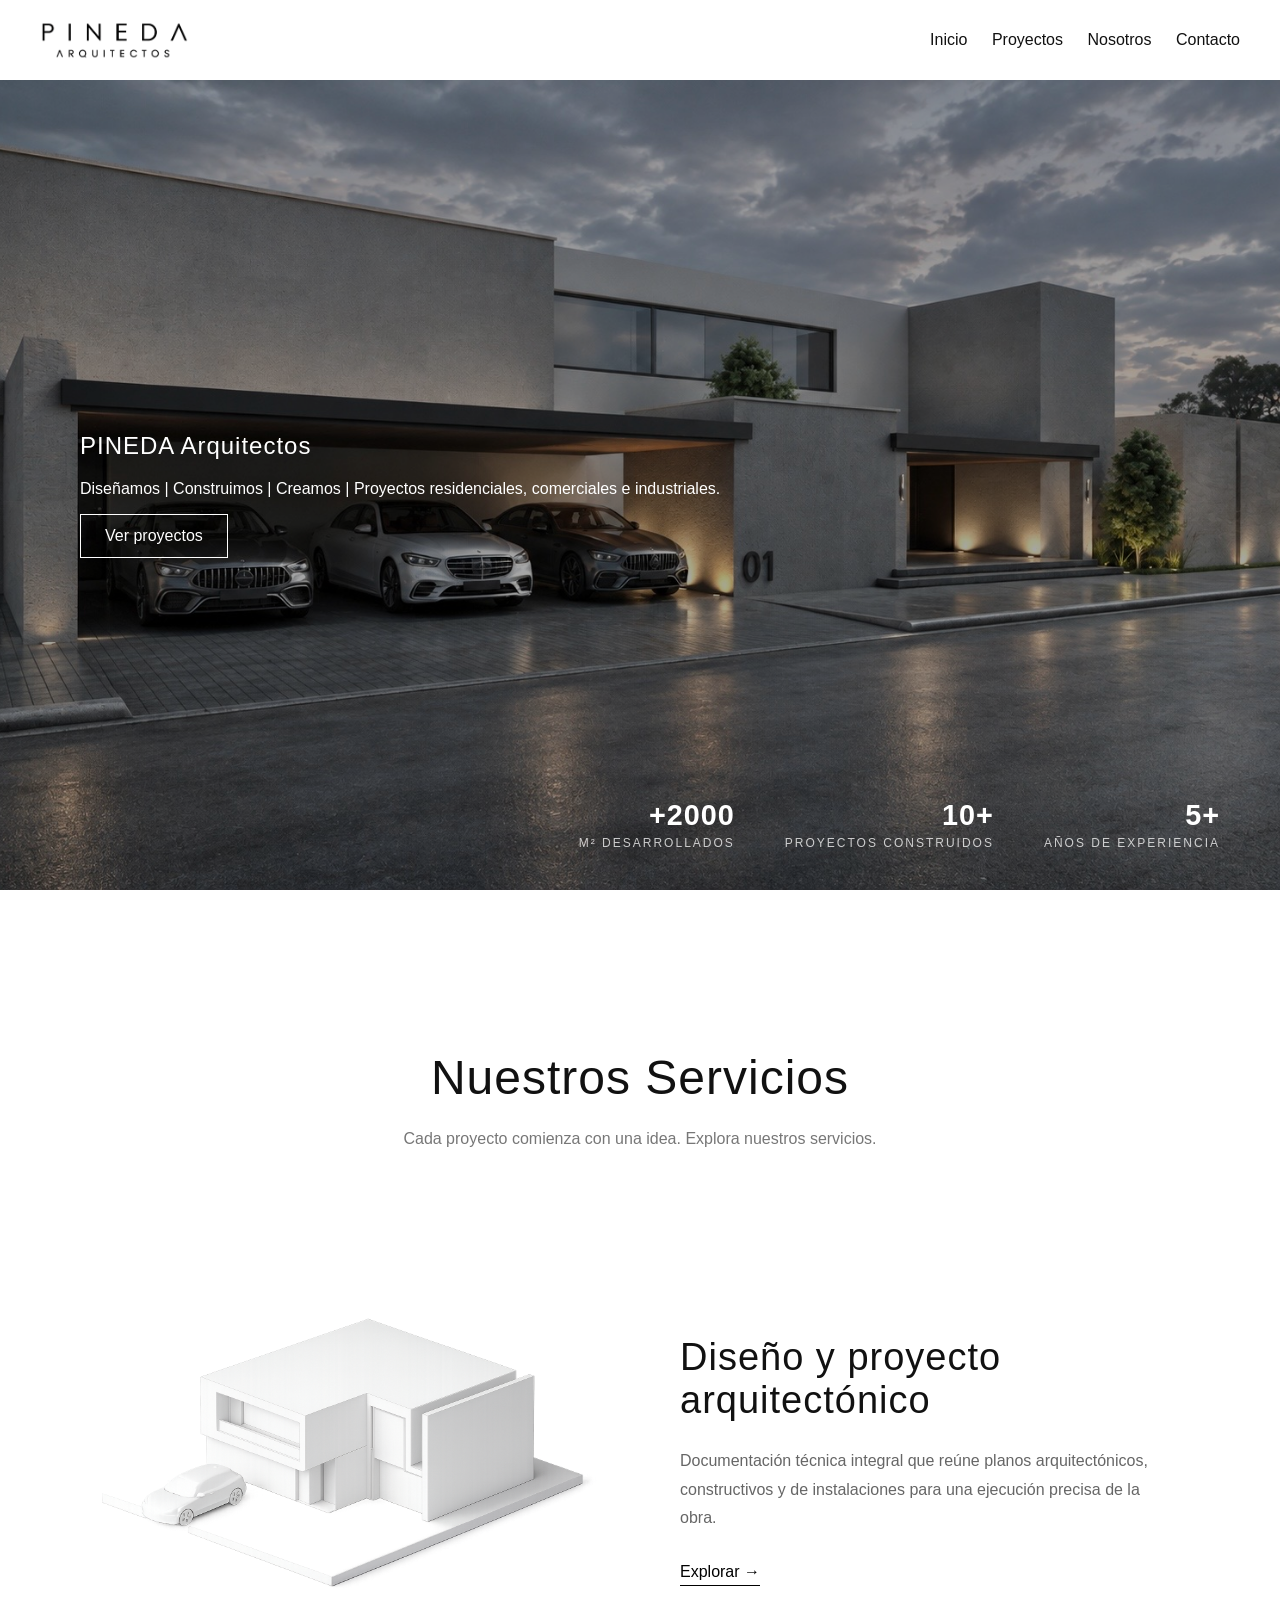
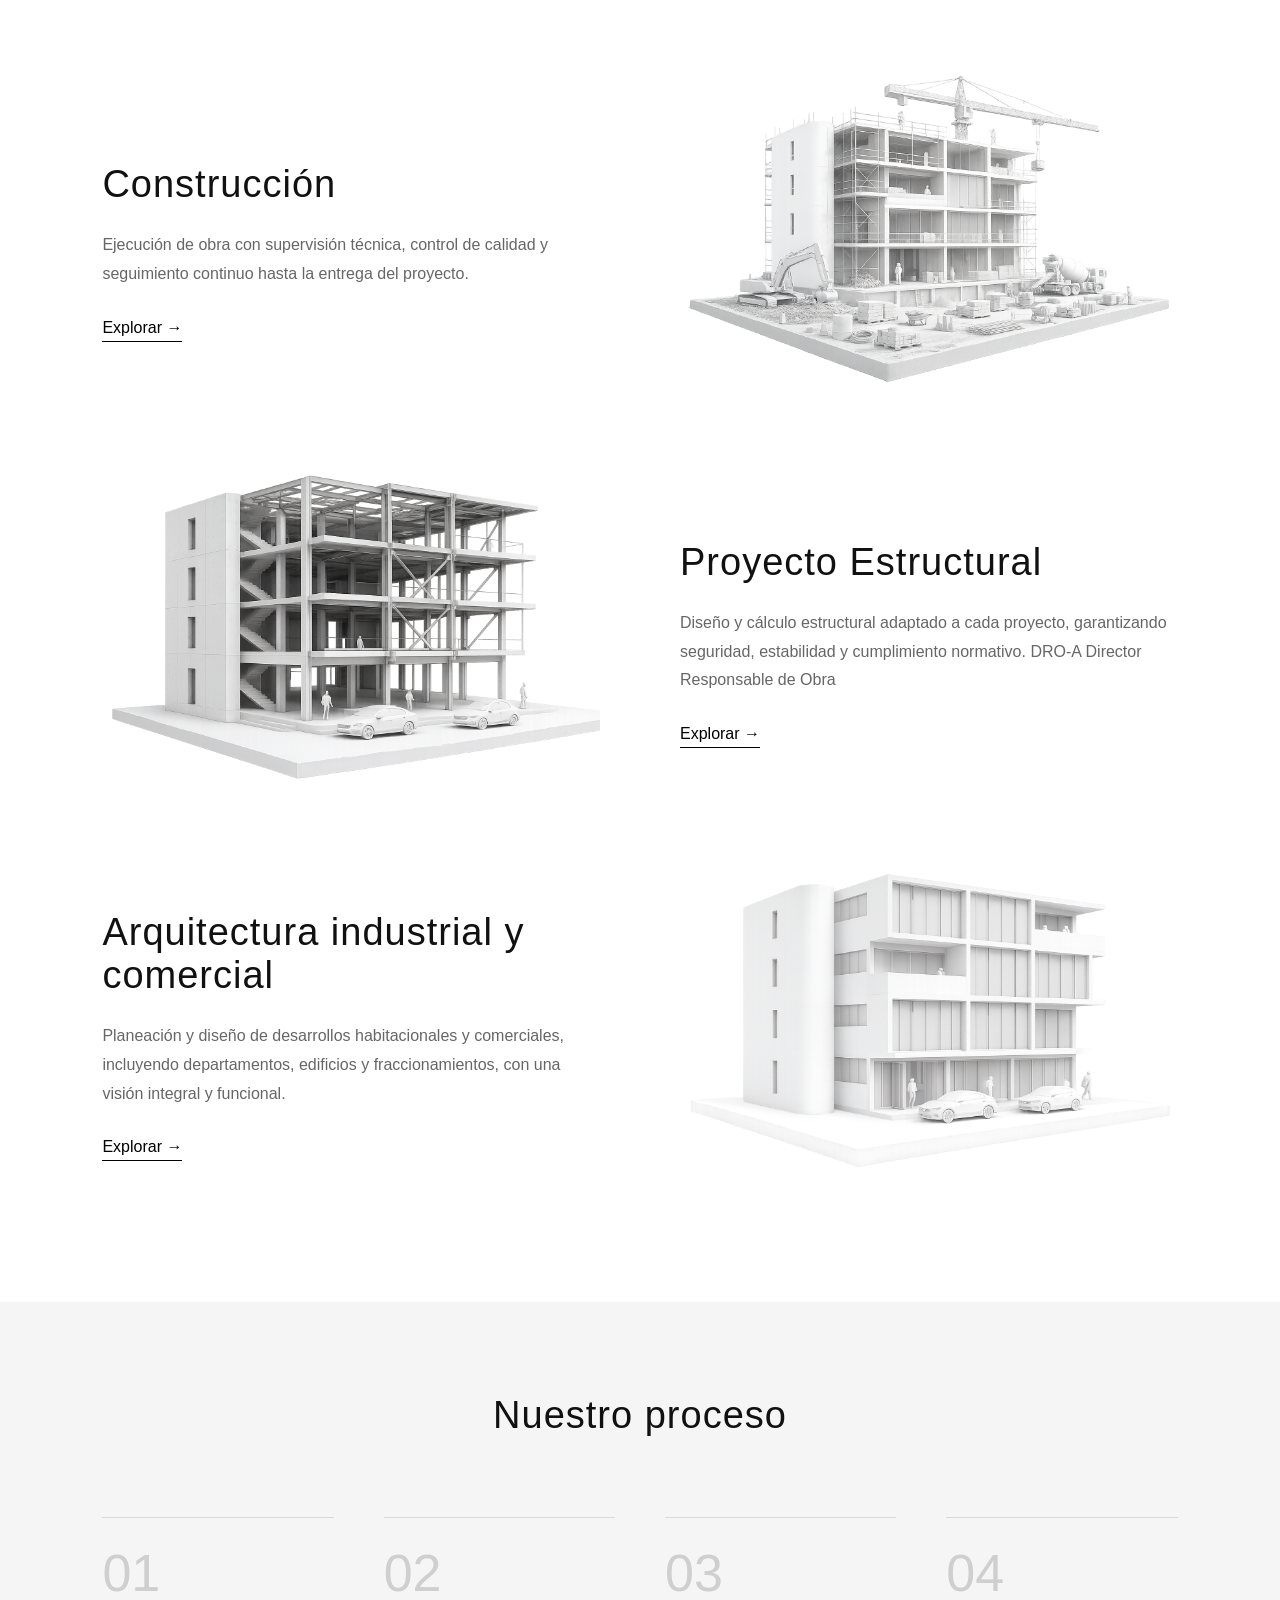
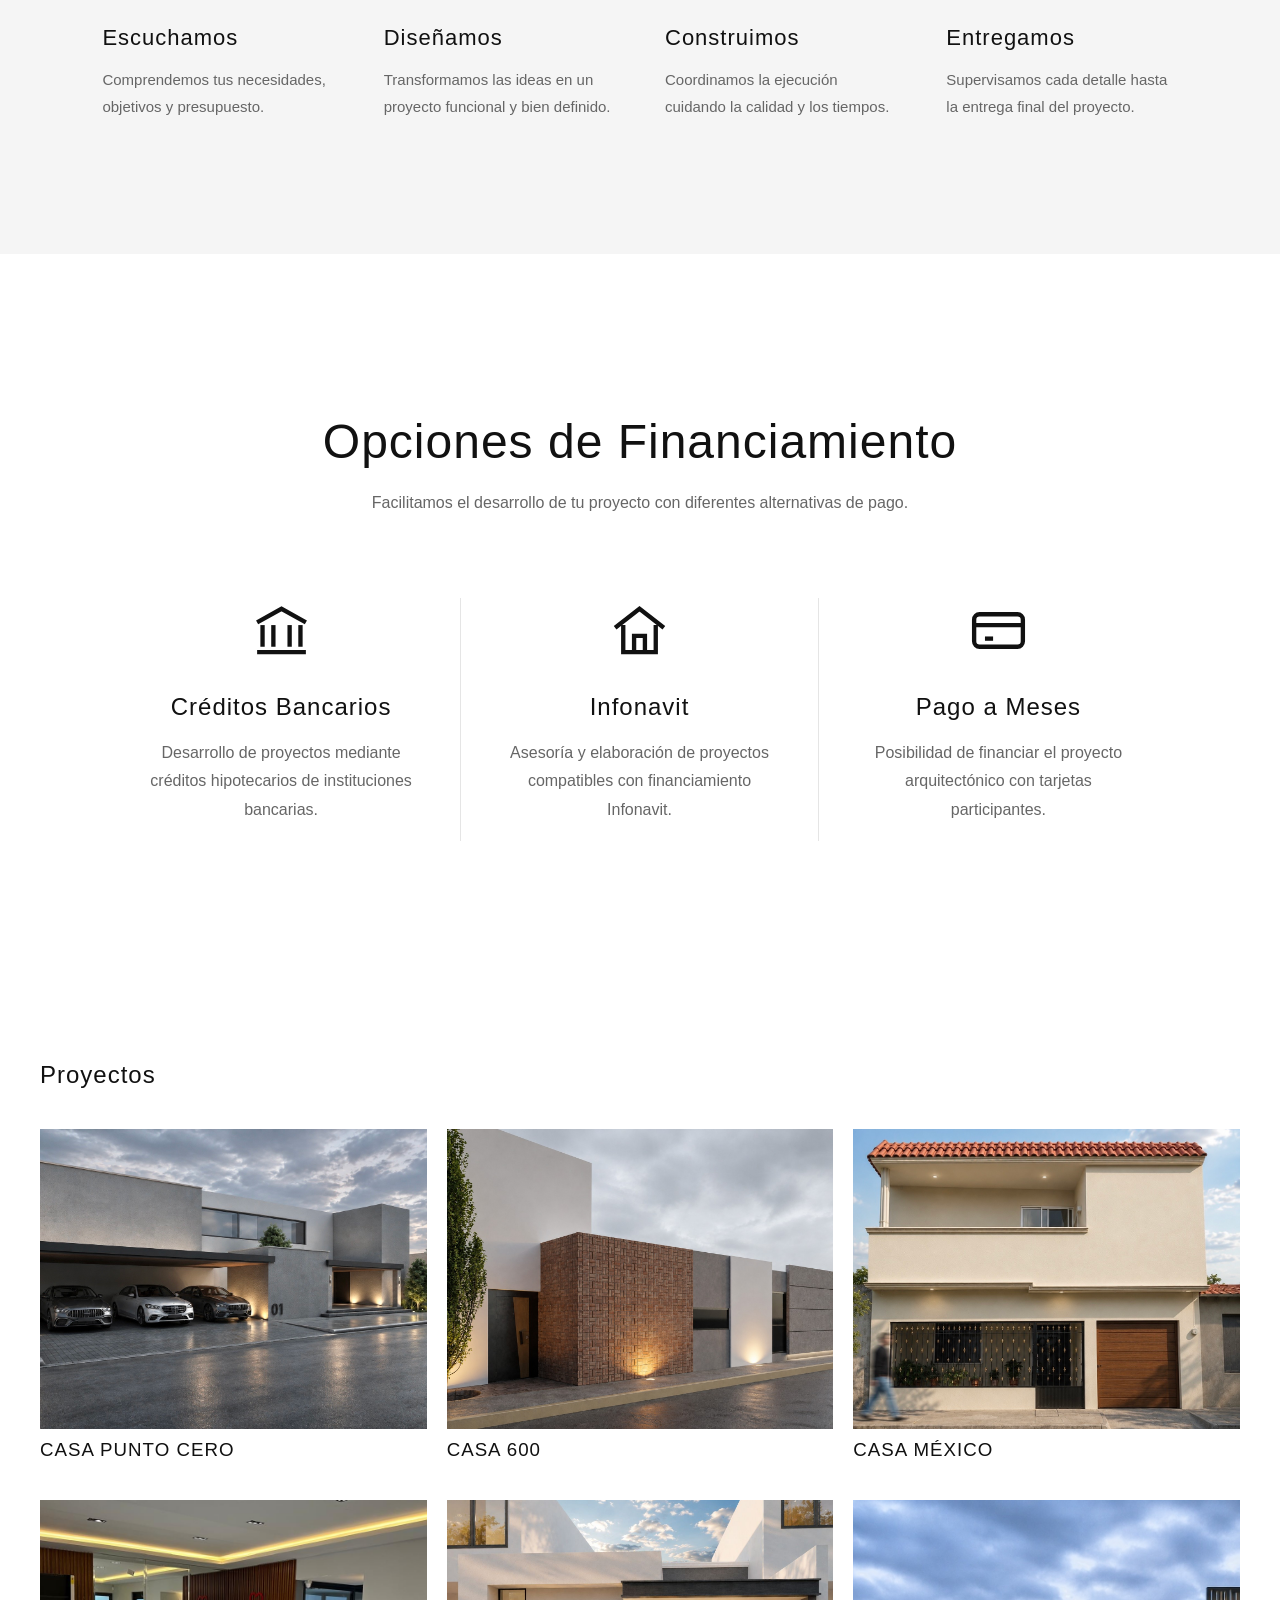
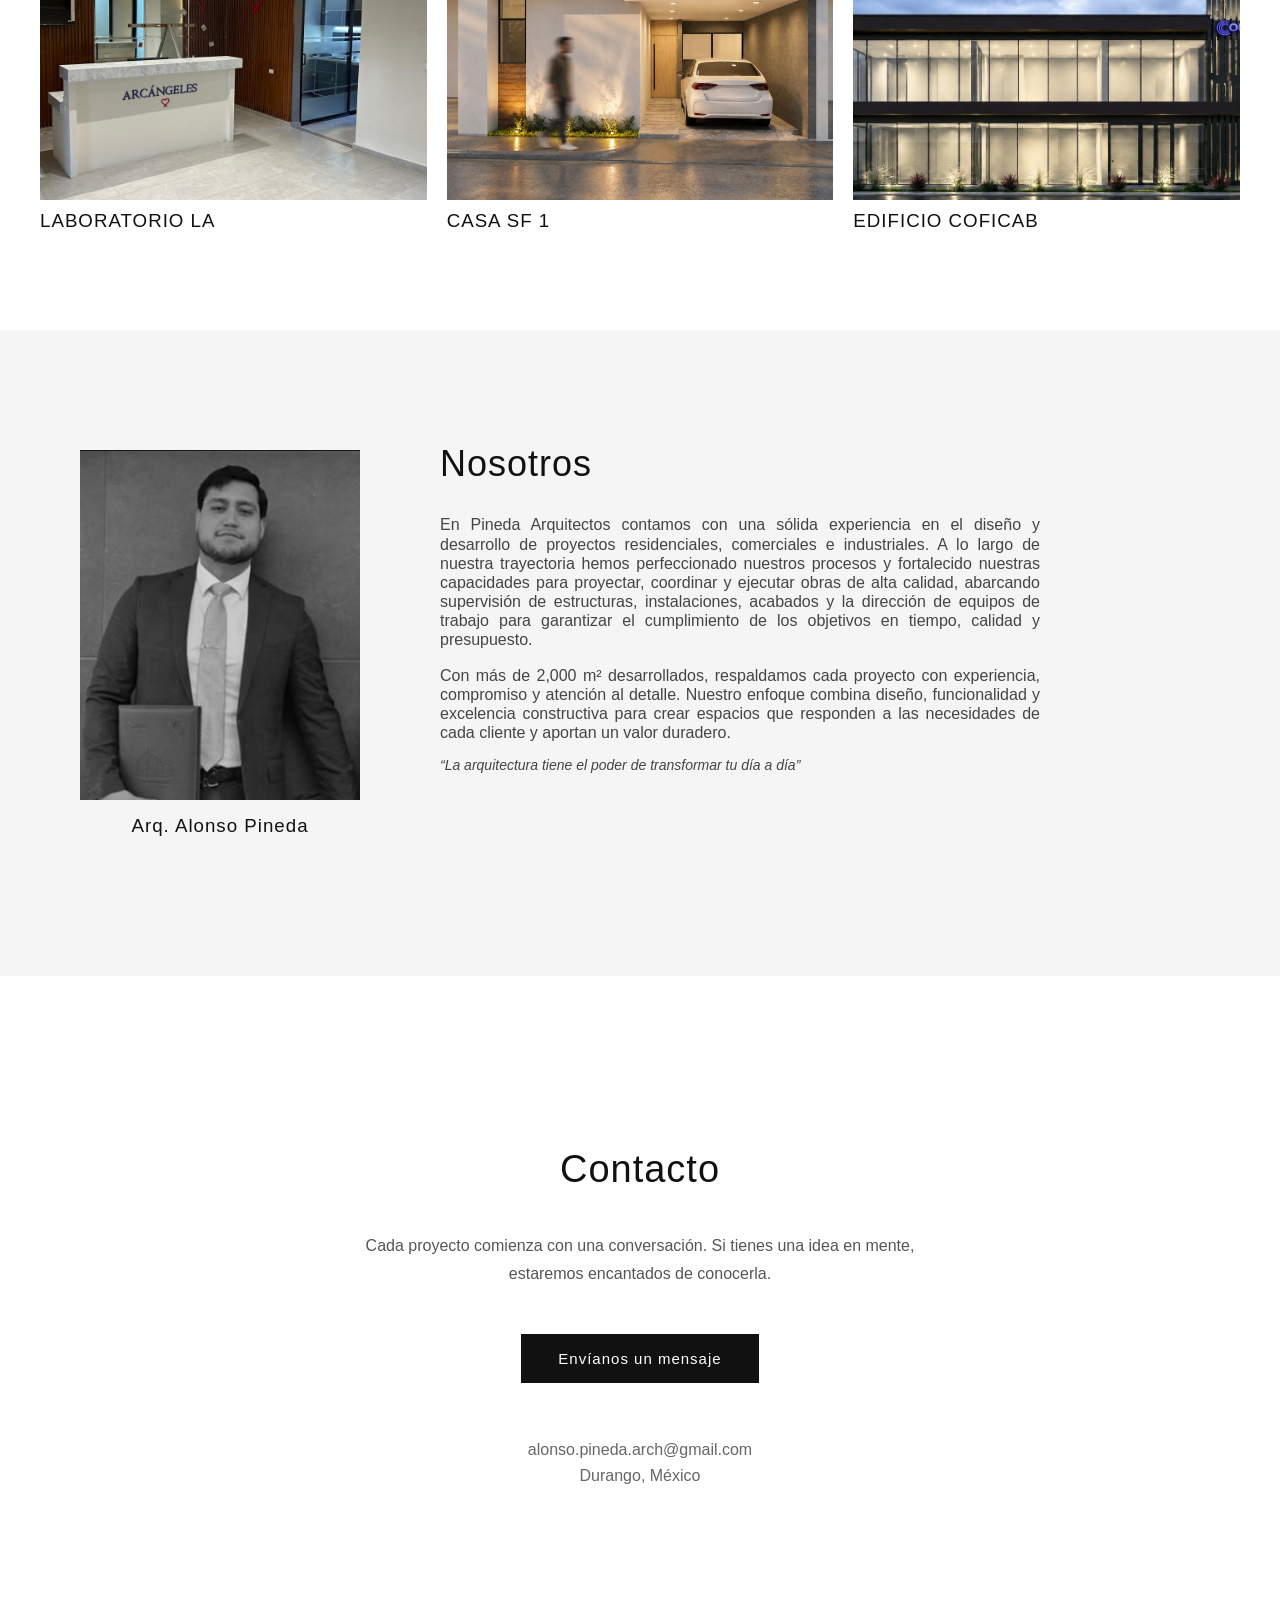
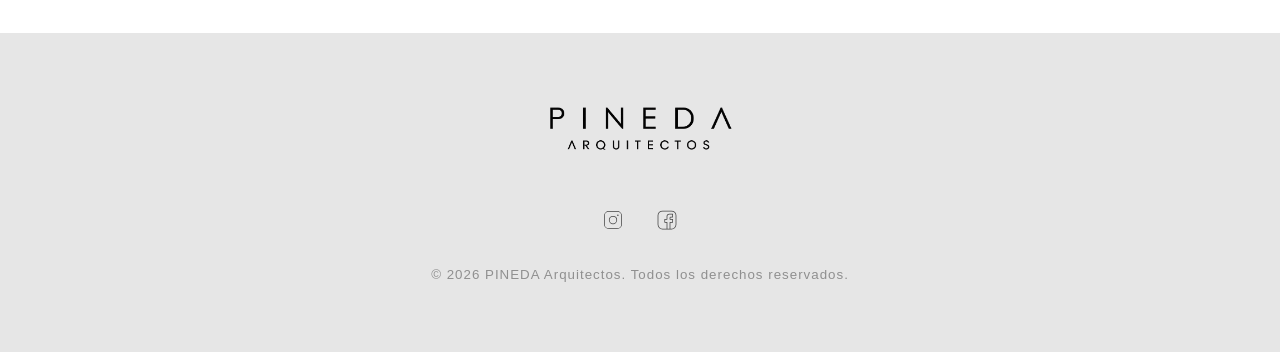
==== commit 27f4e539: "actualizacion final" ====
--- a/index.html
+++ b/index.html
@@ -39,13 +39,13 @@
              style="background-image:url('assets/images/casap01.jpg')"></div>
 
         <div class="hero-slide"
-             style="background-image:url('assets/images/edificio2.jpg')"></div>
+             style="background-image:url('assets/images/casap04.jpg')"></div>
 
         <div class="hero-slide"
              style="background-image:url('assets/images/proyecto1.jpg')"></div>
              
         <div class="hero-slide"
-             style="background-image:url('assets/images/casap02.jpg')"></div>     
+             style="background-image:url('assets/images/edificio2.jpg')"></div>     
 
              
     </div>
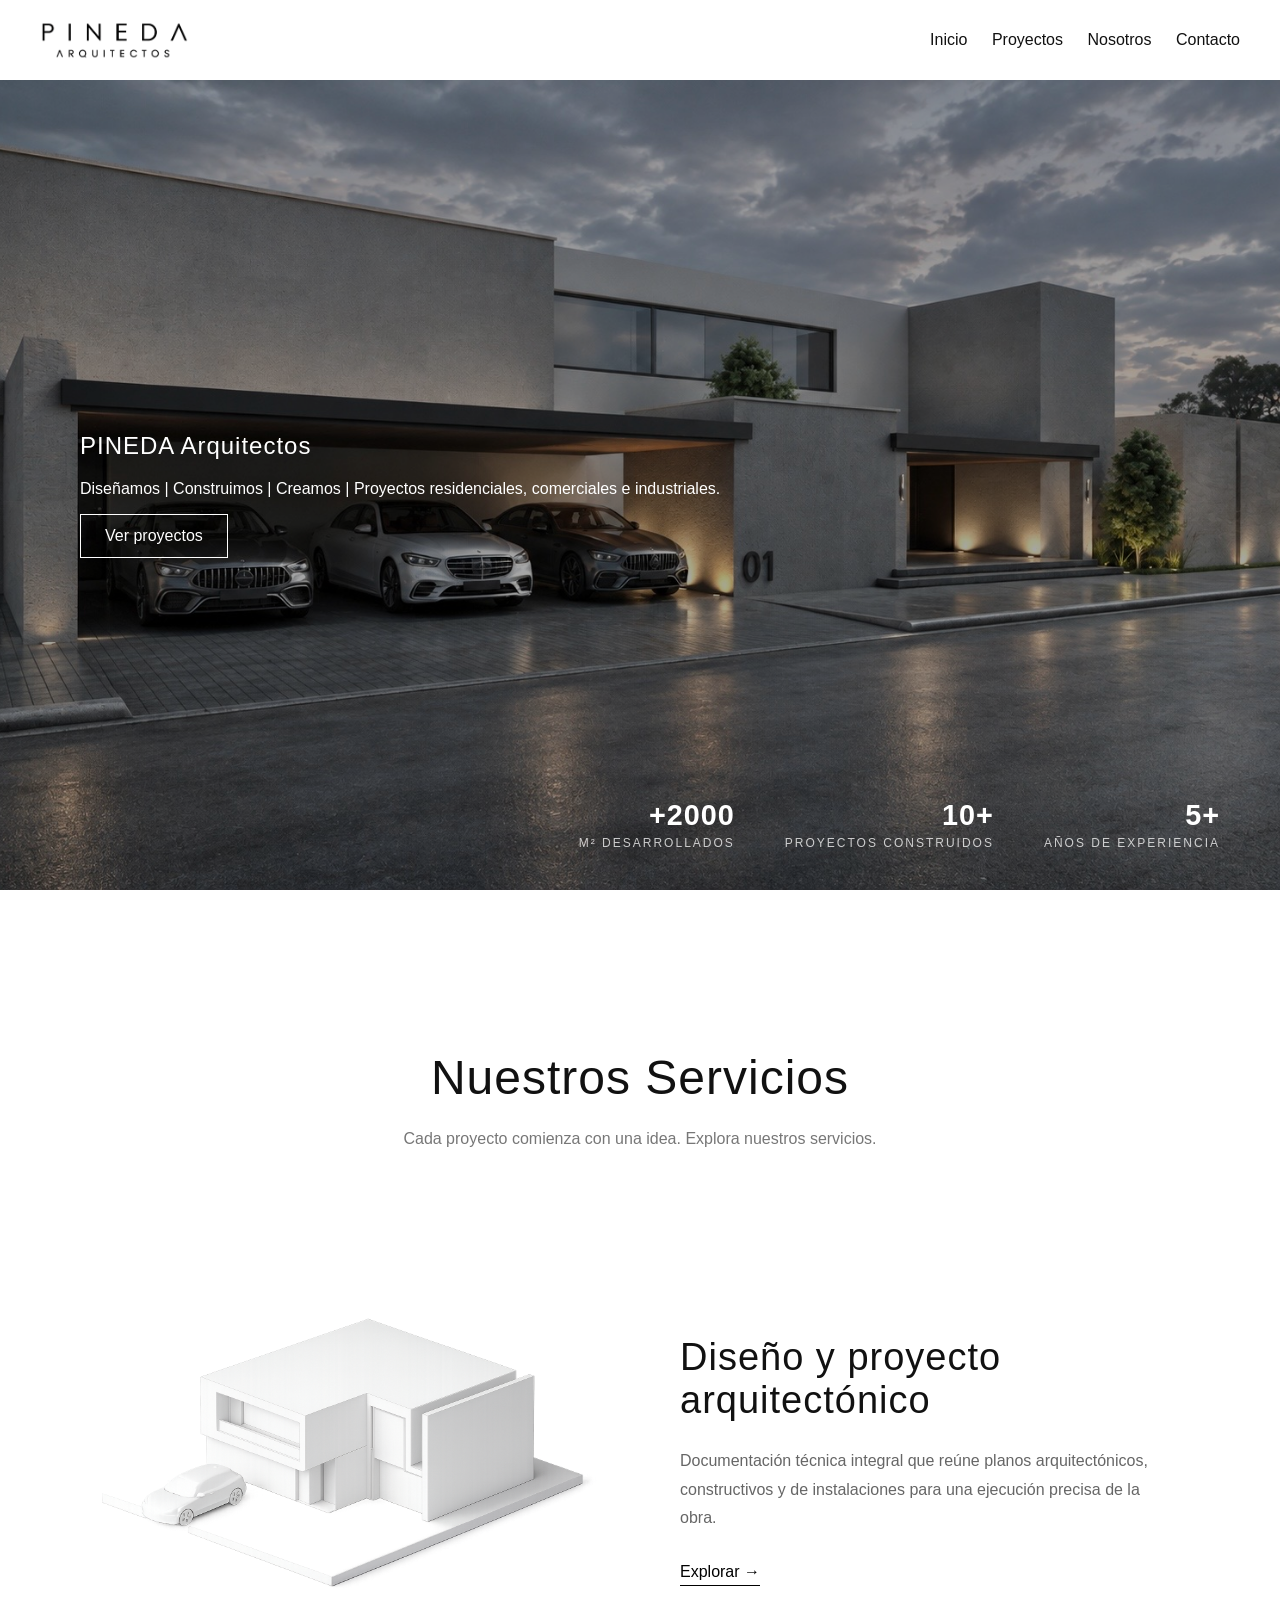
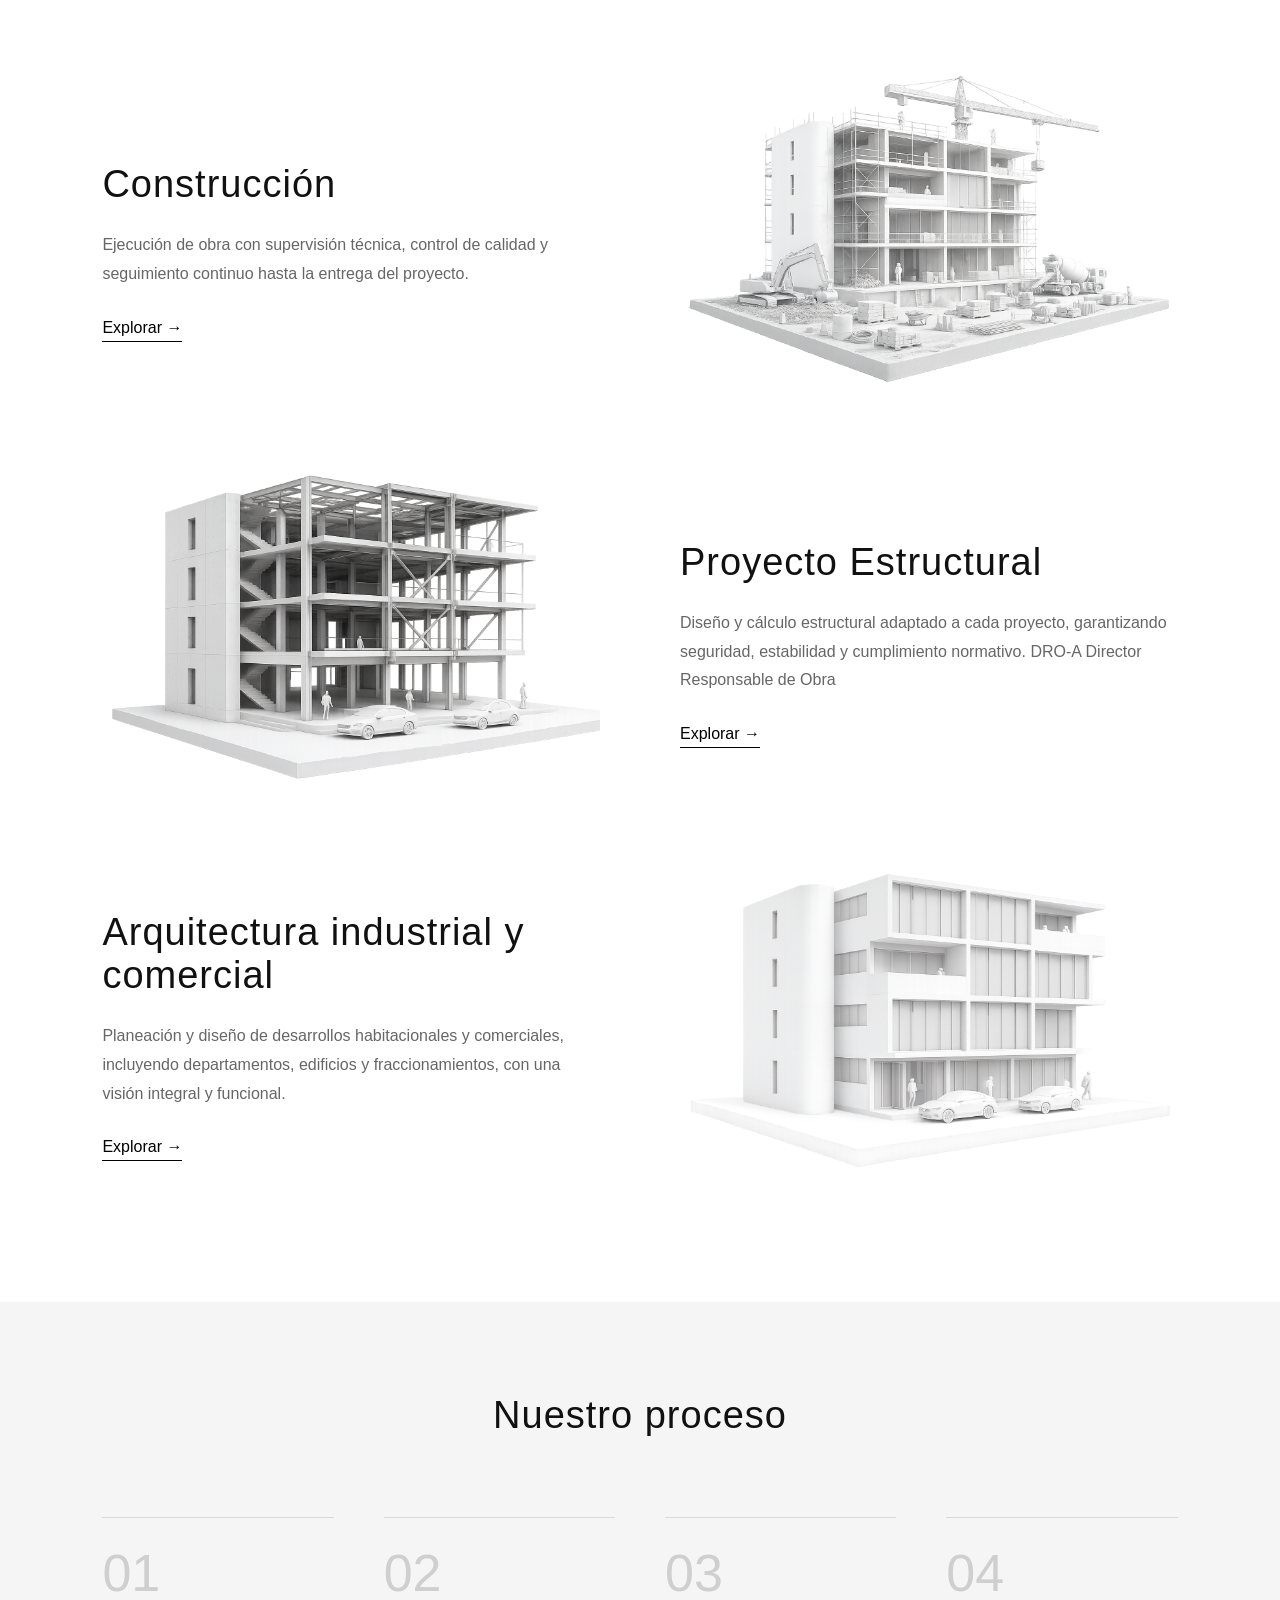
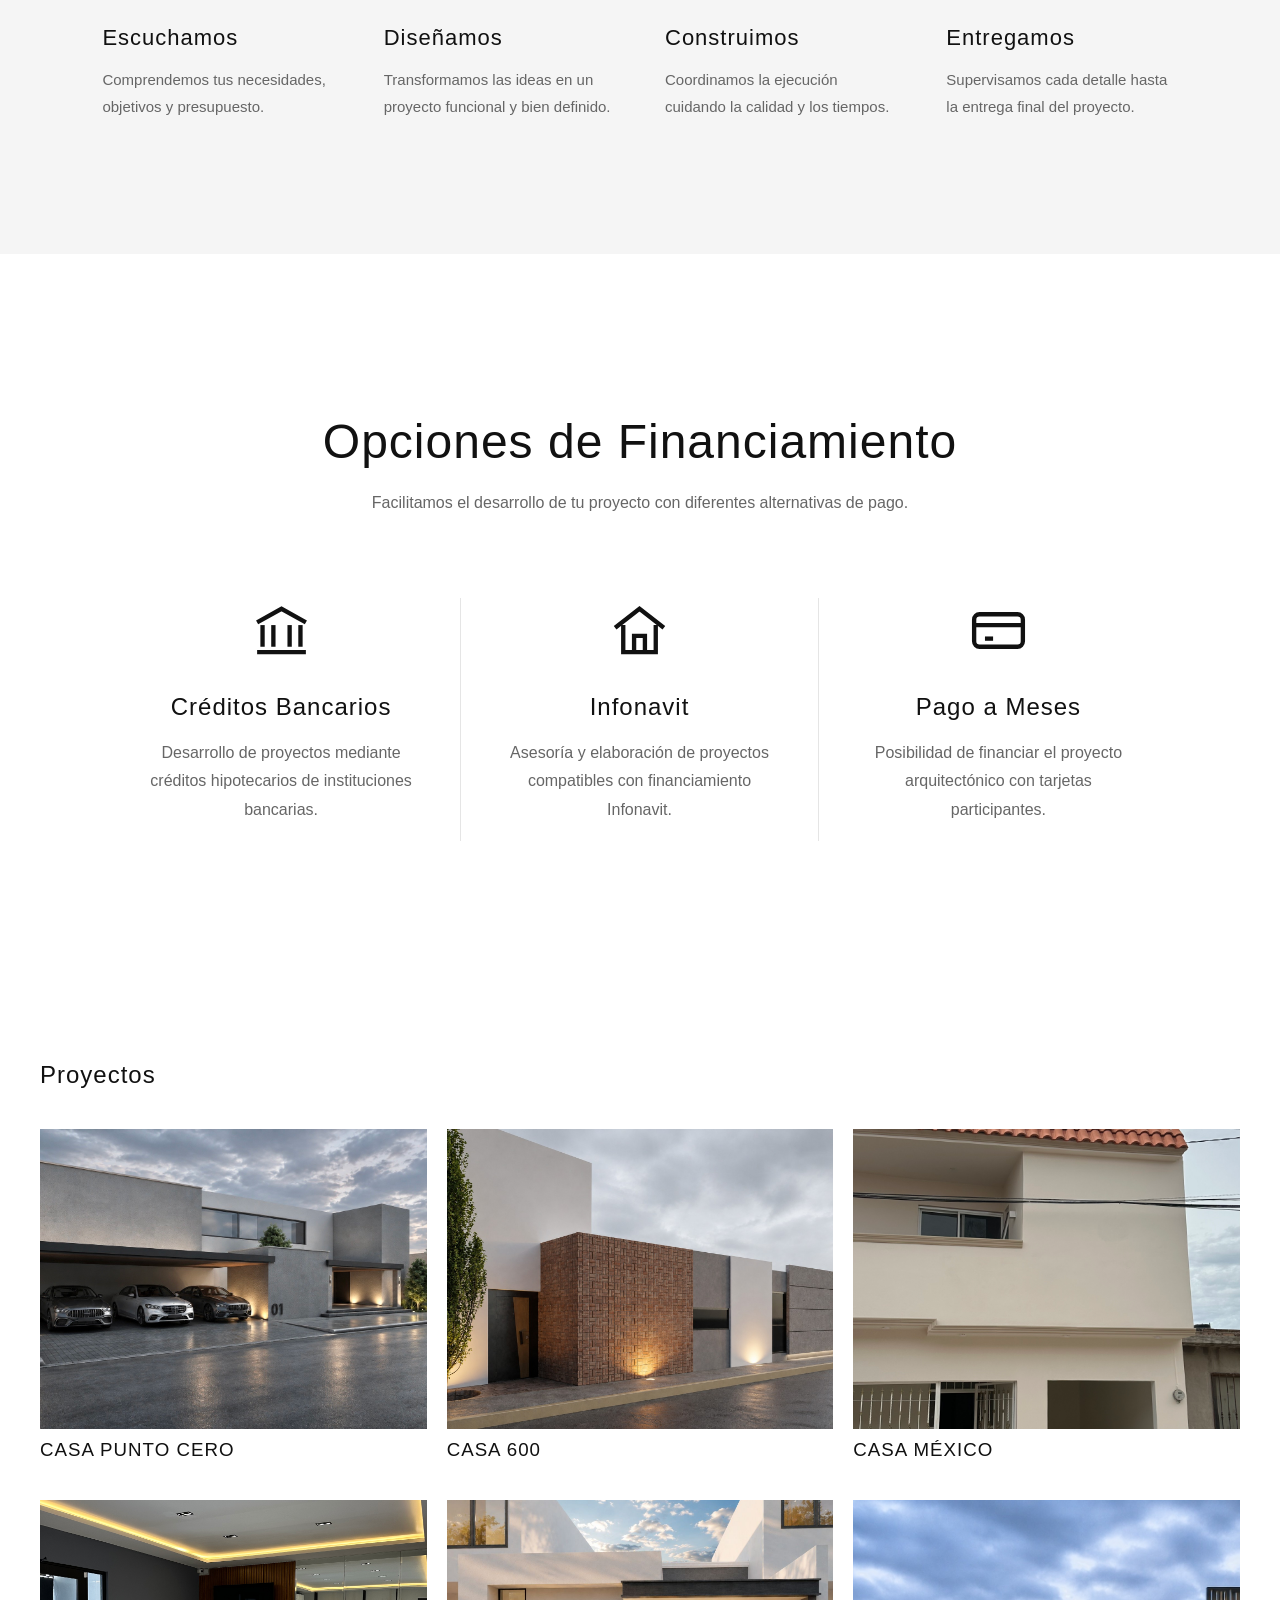
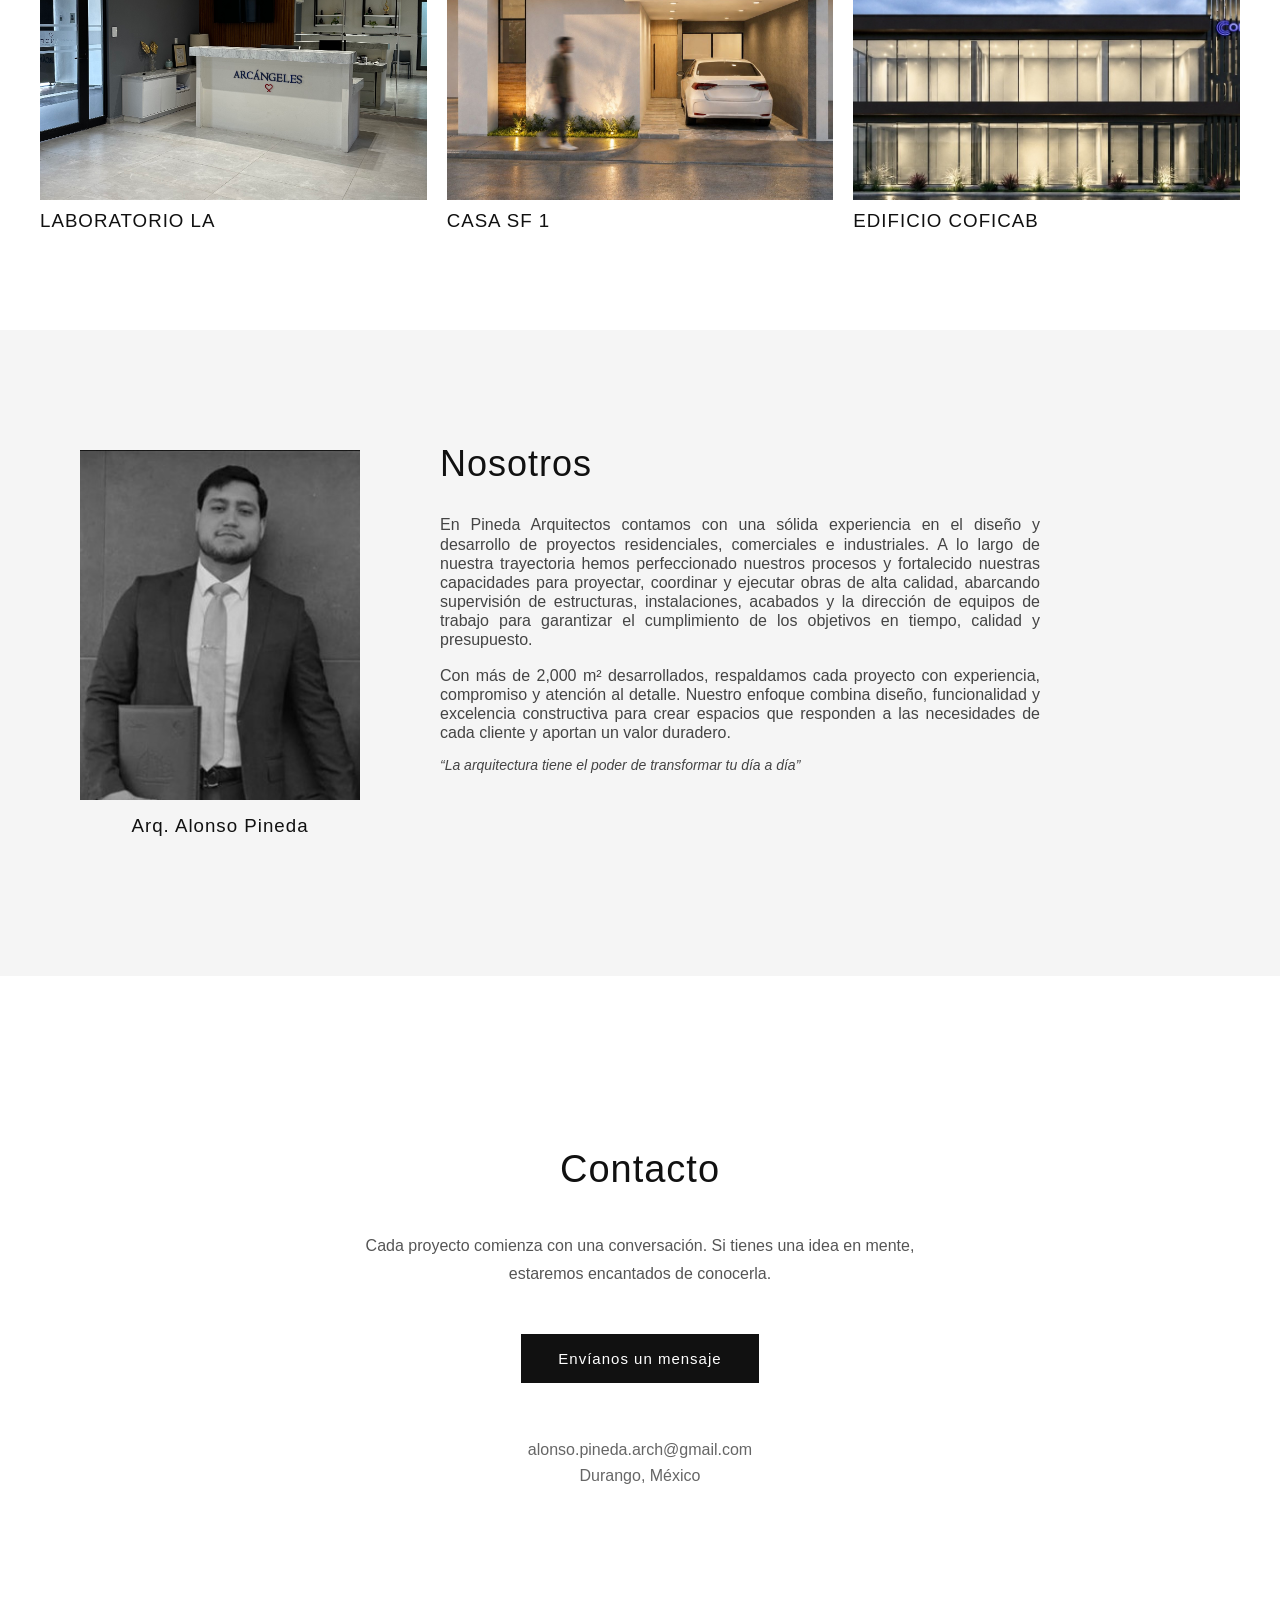
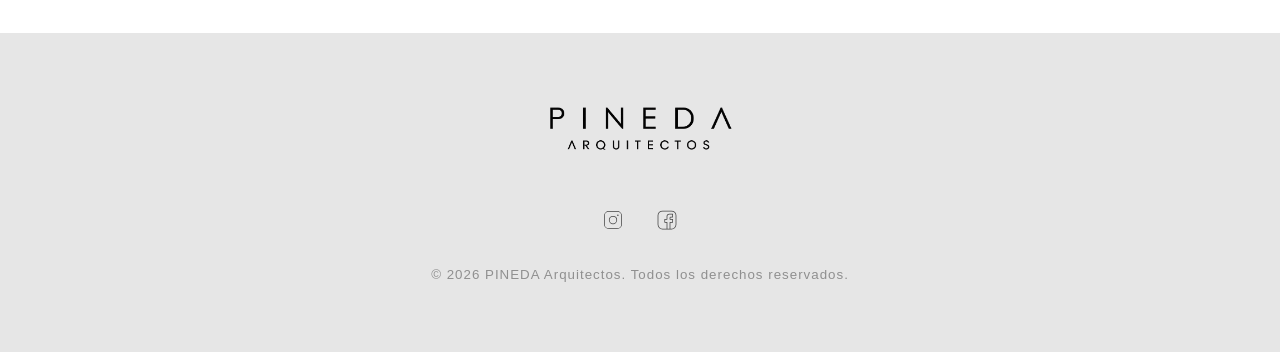
==== commit 27e91608: "actualizacion" ====
--- a/index.html
+++ b/index.html
@@ -354,7 +354,7 @@
 
 <div class="proyecto">
 <a href="Proyectos/Casa Mexico.html">
-<img src="assets/images/casamexico1.jpg">
+<img src="assets/images/casamexico5.jpeg">
 <h3>CASA MÉXICO
 </h3>
 </a>
@@ -362,7 +362,7 @@
 
 <div class="proyecto">
 <a href="Proyectos/Laboratorio LA.html">
-<img src="assets/images/laboratorio4.jpg">
+<img src="assets/images/la6.jpeg">
 <h3>LABORATORIO LA</h3>
 </a>
 </div>
